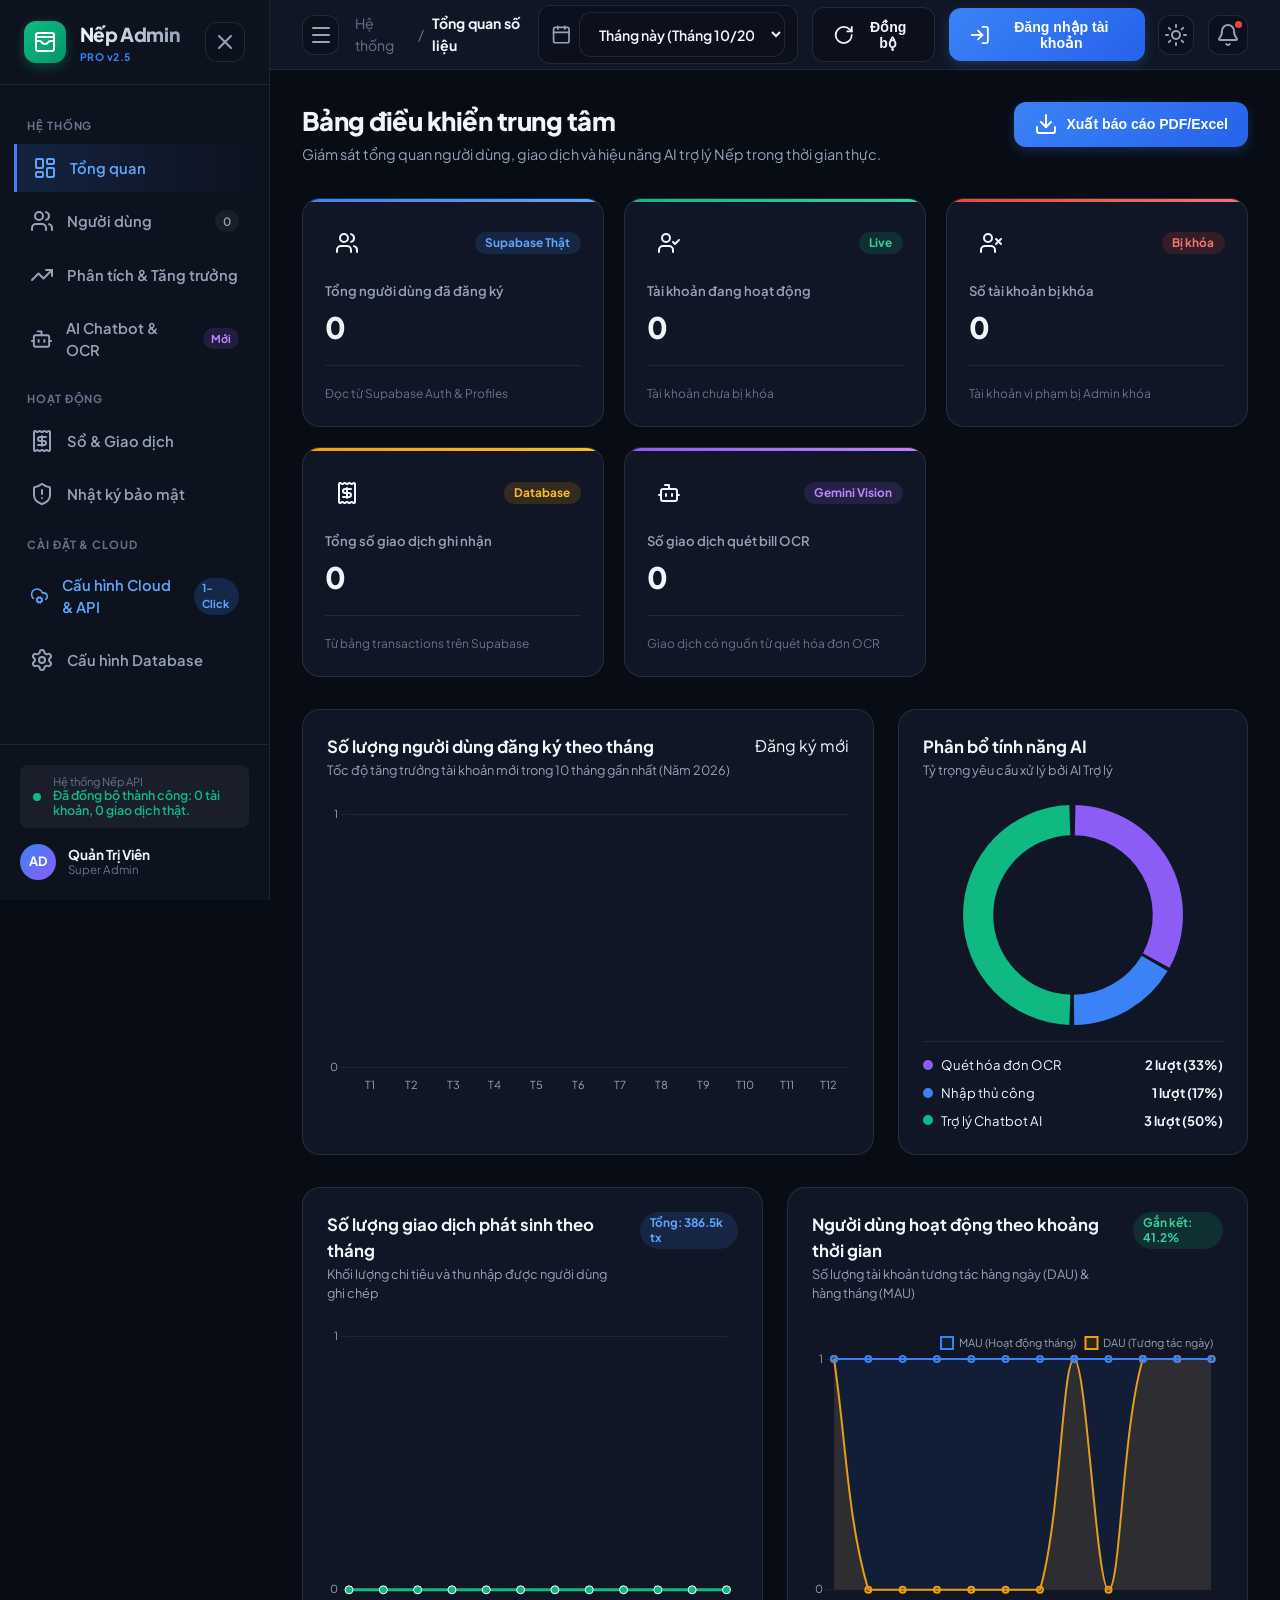
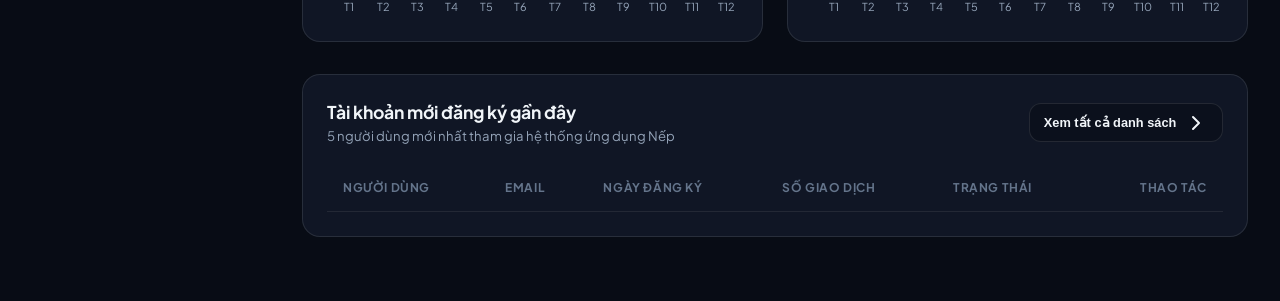
==== index.html @ 0be2a4cd "Initial commit for Nep Admin Portal" ====
<!DOCTYPE html>
<html lang="vi" data-theme="dark">
<head>
  <meta charset="UTF-8">
  <meta name="viewport" content="width=device-width, initial-scale=1.0">
  <title>Nếp Admin — Quản Trị Hệ Thống Quản Lý Chi Tiêu</title>
  <meta name="description" content="Bảng điều khiển quản trị hệ thống Nếp (QLCT): Quản lý người dùng, thống kê giao dịch, phân tích đăng ký và giám sát AI Chatbot.">
  <link rel="preconnect" href="https://fonts.googleapis.com">
  <link rel="preconnect" href="https://fonts.gstatic.com" crossorigin>
  <link href="https://fonts.googleapis.com/css2?family=Plus+Jakarta+Sans:wght@400;500;600;700;800&family=JetBrains+Mono:wght@400;500&display=swap" rel="stylesheet">
  <!-- Chart.js for data visualization (Local Bundle) -->
  <script src="chart.min.js"></script>
  <!-- Lucide Icons (Local Bundle) -->
  <script src="lucide.min.js"></script>
  <link rel="stylesheet" href="styles.css">
</head>
<body>
  <div class="app-layout">
    <!-- SIDEBAR -->
    <aside class="sidebar" id="sidebar">
      <div class="sidebar-header">
        <div class="brand">
          <div class="brand-logo">
            <i data-lucide="wallet-cards"></i>
          </div>
          <div class="brand-info">
            <h1 class="brand-name">Nếp Admin</h1>
            <span class="brand-badge">PRO v2.5</span>
          </div>
        </div>
        <button class="btn-icon mobile-close-sidebar" id="closeSidebarBtn" aria-label="Đóng menu">
          <i data-lucide="x"></i>
        </button>
      </div>

      <nav class="sidebar-nav">
        <div class="nav-section-label">HỆ THỐNG</div>
        <a href="#overview" class="nav-item active" data-tab="overview">
          <i data-lucide="layout-dashboard"></i>
          <span>Tổng quan</span>
        </a>
        <a href="#users" class="nav-item" data-tab="users">
          <i data-lucide="users"></i>
          <span>Người dùng</span>
          <span class="nav-badge" id="navUserBadge">12.8k</span>
        </a>
        <a href="#analytics" class="nav-item" data-tab="analytics">
          <i data-lucide="trending-up"></i>
          <span>Phân tích & Tăng trưởng</span>
        </a>
        <a href="#ai-monitoring" class="nav-item" data-tab="ai-monitoring">
          <i data-lucide="bot"></i>
          <span>AI Chatbot & OCR</span>
          <span class="nav-pill">Mới</span>
        </a>

        <div class="nav-section-label">HOẠT ĐỘNG</div>
        <a href="#transactions" class="nav-item" data-tab="transactions">
          <i data-lucide="receipt"></i>
          <span>Sổ & Giao dịch</span>
        </a>
        <a href="#audit-log" class="nav-item" data-tab="audit-log">
          <i data-lucide="shield-alert"></i>
          <span>Nhật ký bảo mật</span>
        </a>

        <div class="nav-section-label">CÀI ĐẶT & CLOUD</div>
        <a href="cloud-config.html" class="nav-item" style="color: #60a5fa;">
          <i data-lucide="cloud-cog"></i>
          <span>Cấu hình Cloud & API</span>
          <span class="nav-pill" style="background: rgba(59, 130, 246, 0.2); color: #60a5fa; font-weight: bold;">1-Click</span>
        </a>
        <a href="#settings" class="nav-item" data-tab="settings">
          <i data-lucide="settings"></i>
          <span>Cấu hình Database</span>
        </a>
      </nav>

      <div class="sidebar-footer">
        <div class="system-status-indicator">
          <span class="status-dot pulse"></span>
          <div class="status-texts">
            <span class="status-label">Hệ thống Nếp API</span>
            <span class="status-val">Hoạt động bình thường</span>
          </div>
        </div>
        <div class="admin-profile-compact">
          <div class="admin-avatar">
            <span>AD</span>
          </div>
          <div class="admin-details">
            <span class="admin-name">Quản Trị Viên</span>
            <span class="admin-role">Super Admin</span>
          </div>
        </div>
      </div>
    </aside>

    <!-- MAIN CONTENT -->
    <main class="main-wrapper">
      <!-- TOP NAVIGATION BAR -->
      <header class="topbar">
        <div class="topbar-left">
          <button class="btn-icon mobile-menu-toggle" id="openSidebarBtn" aria-label="Mở menu">
            <i data-lucide="menu"></i>
          </button>
          <div class="breadcrumbs">
            <span class="breadcrumb-root">Hệ thống</span>
            <span class="breadcrumb-separator">/</span>
            <span class="breadcrumb-current" id="currentSectionTitle">Tổng quan số liệu</span>
          </div>
        </div>

        <div class="topbar-right">
          <!-- Live Time Range Selector -->
          <div class="date-filter-wrapper">
            <i data-lucide="calendar"></i>
            <select id="timeRangeSelect" class="form-select time-range-select" aria-label="Khoảng thời gian thống kê">
              <option value="all">Toàn thời gian (Năm 2026)</option>
              <option value="month" selected>Tháng này (Tháng 10/2026)</option>
              <option value="quarter">Quý 3/2026</option>
              <option value="year">Năm 2025 - 2026</option>
            </select>
          </div>

          <!-- Quick Refresh Button -->
          <button class="btn btn-secondary btn-icon-text" id="refreshDataBtn" title="Làm mới số liệu">
            <i data-lucide="rotate-cw"></i>
            <span class="hide-mobile">Đồng bộ</span>
          </button>

          <!-- Login / Auth Button -->
          <button class="btn btn-primary btn-icon-text" id="openLoginModalBtn" title="Đăng nhập tài khoản Supabase">
            <i data-lucide="log-in" id="loginIcon"></i>
            <span id="loginBtnText">Đăng nhập tài khoản</span>
          </button>

          <!-- Theme Toggle Button -->
          <button class="btn-icon" id="themeToggleBtn" aria-label="Chuyển chế độ sáng/tối" title="Đổi giao diện">
            <i data-lucide="moon" id="themeIcon"></i>
          </button>

          <!-- Notifications Button -->
          <div class="notifications-wrapper">
            <button class="btn-icon" id="notificationsBtn" aria-label="Thông báo hệ thống">
              <i data-lucide="bell"></i>
              <span class="notification-indicator"></span>
            </button>
          </div>
        </div>
      </header>

      <!-- CONTENT BODY -->
      <div class="content-container">

        <!-- ================= TAB 1: OVERVIEW ================= -->
        <section id="tab-overview" class="tab-pane active">
          <!-- Page Header -->
          <div class="page-header">
            <div>
              <h2 class="page-title">Bảng điều khiển trung tâm</h2>
              <p class="page-subtitle">Giám sát tổng quan người dùng, giao dịch và hiệu năng AI trợ lý Nếp trong thời gian thực.</p>
            </div>
            <div class="header-actions">
              <button class="btn btn-primary btn-icon-text" id="exportReportBtn">
                <i data-lucide="download"></i>
                <span>Xuất báo cáo PDF/Excel</span>
              </button>
            </div>
          </div>

          <!-- KPI METRIC CARDS (REAL DATABASE) -->
          <div class="kpi-grid">
            <!-- 1. Total Registered Users -->
            <div class="kpi-card card-glow-primary">
              <div class="kpi-top">
                <div class="kpi-icon-box bg-primary-soft text-primary">
                  <i data-lucide="users"></i>
                </div>
                <span class="badge badge-info">Supabase Thật</span>
              </div>
              <div class="kpi-data">
                <span class="kpi-label">Tổng người dùng đã đăng ký</span>
                <h3 class="kpi-value" id="kpiTotalUsers">0</h3>
              </div>
              <div class="kpi-footer">
                <span class="kpi-subtext">Đọc từ Supabase Auth & Profiles</span>
              </div>
            </div>

            <!-- 2. Active Accounts -->
            <div class="kpi-card card-glow-success">
              <div class="kpi-top">
                <div class="kpi-icon-box bg-success-soft text-success">
                  <i data-lucide="user-check"></i>
                </div>
                <span class="badge badge-success">Live</span>
              </div>
              <div class="kpi-data">
                <span class="kpi-label">Tài khoản đang hoạt động</span>
                <h3 class="kpi-value" id="kpiActiveUsers">0</h3>
              </div>
              <div class="kpi-footer">
                <span class="kpi-subtext">Tài khoản chưa bị khóa</span>
              </div>
            </div>

            <!-- 3. Locked/Suspended Accounts -->
            <div class="kpi-card card-glow-danger">
              <div class="kpi-top">
                <div class="kpi-icon-box bg-danger-soft text-danger">
                  <i data-lucide="user-x"></i>
                </div>
                <span class="badge badge-danger">Bị khóa</span>
              </div>
              <div class="kpi-data">
                <span class="kpi-label">Số tài khoản bị khóa</span>
                <h3 class="kpi-value" id="kpiLockedUsers">0</h3>
              </div>
              <div class="kpi-footer">
                <span class="kpi-subtext">Tài khoản vi phạm bị Admin khóa</span>
              </div>
            </div>

            <!-- 4. Total Transactions -->
            <div class="kpi-card card-glow-warning">
              <div class="kpi-top">
                <div class="kpi-icon-box bg-warning-soft text-warning">
                  <i data-lucide="receipt"></i>
                </div>
                <span class="badge badge-warning">Database</span>
              </div>
              <div class="kpi-data">
                <span class="kpi-label">Tổng số giao dịch ghi nhận</span>
                <h3 class="kpi-value" id="kpiTotalTransactions">0</h3>
              </div>
              <div class="kpi-footer">
                <span class="kpi-subtext">Từ bảng transactions trên Supabase</span>
              </div>
            </div>

            <!-- 5. Total AI Chatbot & OCR Requests -->
            <div class="kpi-card card-glow-violet">
              <div class="kpi-top">
                <div class="kpi-icon-box bg-violet-soft text-violet">
                  <i data-lucide="bot"></i>
                </div>
                <span class="badge badge-violet">Gemini Vision</span>
              </div>
              <div class="kpi-data">
                <span class="kpi-label">Số giao dịch quét bill OCR</span>
                <h3 class="kpi-value" id="kpiTotalAiRequests">0</h3>
              </div>
              <div class="kpi-footer">
                <span class="kpi-subtext">Giao dịch có nguồn từ quét hóa đơn OCR</span>
              </div>
            </div>
          </div>

          <!-- PRIMARY CHARTS SECTION -->
          <div class="charts-row">
            <!-- Chart 1: Registration trend by month -->
            <div class="chart-card flex-2">
              <div class="chart-header">
                <div>
                  <h3 class="chart-title">Số lượng người dùng đăng ký theo tháng</h3>
                  <p class="chart-subtitle">Tốc độ tăng trưởng tài khoản mới trong 10 tháng gần nhất (Năm 2026)</p>
                </div>
                <div class="chart-actions">
                  <span class="legend-indicator dot-primary"></span><span class="legend-text">Đăng ký mới</span>
                </div>
              </div>
              <div class="chart-canvas-container">
                <canvas id="userGrowthChart"></canvas>
              </div>
            </div>

            <!-- Chart 2: AI Chatbot & OCR usage distribution -->
            <div class="chart-card flex-1">
              <div class="chart-header">
                <div>
                  <h3 class="chart-title">Phân bổ tính năng AI</h3>
                  <p class="chart-subtitle">Tỷ trọng yêu cầu xử lý bởi AI Trợ lý</p>
                </div>
              </div>
              <div class="chart-canvas-container doughnut-container">
                <canvas id="aiUsageDistributionChart"></canvas>
              </div>
              <div class="doughnut-legend" id="aiUsageLegend"></div>
            </div>
          </div>

          <!-- SECONDARY CHARTS SECTION -->
          <div class="charts-row">
            <!-- Chart 3: Transactions per Month -->
            <div class="chart-card flex-1">
              <div class="chart-header">
                <div>
                  <h3 class="chart-title">Số lượng giao dịch phát sinh theo tháng</h3>
                  <p class="chart-subtitle">Khối lượng chi tiêu và thu nhập được người dùng ghi chép</p>
                </div>
                <span class="badge badge-info">Tổng: 386.5k tx</span>
              </div>
              <div class="chart-canvas-container">
                <canvas id="transactionVolumeChart"></canvas>
              </div>
            </div>

            <!-- Chart 4: Active Users (DAU / MAU) -->
            <div class="chart-card flex-1">
              <div class="chart-header">
                <div>
                  <h3 class="chart-title">Người dùng hoạt động theo khoảng thời gian</h3>
                  <p class="chart-subtitle">Số lượng tài khoản tương tác hàng ngày (DAU) & hàng tháng (MAU)</p>
                </div>
                <span class="badge badge-success">Gắn kết: 41.2%</span>
              </div>
              <div class="chart-canvas-container">
                <canvas id="activeUsersChart"></canvas>
              </div>
            </div>
          </div>

          <!-- QUICK USERS PREVIEW -->
          <div class="panel-card">
            <div class="panel-header">
              <div>
                <h3 class="panel-title">Tài khoản mới đăng ký gần đây</h3>
                <p class="panel-subtitle">5 người dùng mới nhất tham gia hệ thống ứng dụng Nếp</p>
              </div>
              <button class="btn btn-secondary btn-sm" id="viewAllUsersShortcut">
                <span>Xem tất cả danh sách</span>
                <i data-lucide="chevron-right" class="inline-icon"></i>
              </button>
            </div>
            <div class="table-responsive">
              <table class="data-table" id="recentUsersTable">
                <thead>
                  <tr>
                    <th>Người dùng</th>
                    <th>Email</th>
                    <th>Ngày đăng ký</th>
                    <th>Số giao dịch</th>
                    <th>Trạng thái</th>
                    <th class="text-right">Thao tác</th>
                  </tr>
                </thead>
                <tbody id="recentUsersTableBody">
                  <!-- Injected via JS -->
                </tbody>
              </table>
            </div>
          </div>
        </section>

        <!-- ================= TAB 2: USERS MANAGEMENT ================= -->
        <section id="tab-users" class="tab-pane">
          <div class="page-header">
            <div>
              <h2 class="page-title">Quản lý người dùng</h2>
              <p class="page-subtitle">Xem danh sách, tìm kiếm, kiểm tra thông tin chi tiết và xử lý khóa/mở khóa tài khoản.</p>
            </div>
            <div class="header-actions">
              <button class="btn btn-primary btn-icon-text" id="syncRealDataBtn" title="Đồng bộ danh sách người dùng từ Supabase thật">
                <i data-lucide="refresh-cw"></i>
                <span>Đồng bộ Supabase</span>
              </button>
              <button class="btn btn-secondary btn-icon-text" id="exportUsersCsvBtn">
                <i data-lucide="file-spreadsheet"></i>
                <span>Xuất CSV</span>
              </button>
            </div>
          </div>

          <!-- FILTERS & SEARCH TOOLBAR -->
          <div class="toolbar-card">
            <div class="search-input-wrapper">
              <i data-lucide="search" class="search-icon"></i>
              <input type="text" id="userSearchInput" class="form-input search-input" placeholder="Tìm kiếm theo tên người dùng, email, số điện thoại hoặc User ID...">
              <button class="clear-search-btn" id="clearSearchBtn" title="Xóa tìm kiếm">
                <i data-lucide="x"></i>
              </button>
            </div>

            <div class="filter-controls">
              <!-- Status Filter Chips -->
              <div class="filter-group">
                <span class="filter-label">Trạng thái:</span>
                <div class="filter-chips">
                  <button class="chip active" data-filter="all">Tất cả (<span id="countAll">0</span>)</button>
                  <button class="chip" data-filter="active">Đang hoạt động (<span id="countActive">0</span>)</button>
                  <button class="chip" data-filter="locked">Bị khóa (<span id="countLocked">0</span>)</button>
                  <button class="chip" data-filter="new">Mới tuần này (<span id="countNew">0</span>)</button>
                </div>
              </div>

              <!-- Sorting -->
              <div class="sort-wrapper">
                <span class="filter-label">Sắp xếp:</span>
                <select id="userSortSelect" class="form-select">
                  <option value="created_desc" selected>Mới đăng ký nhất</option>
                  <option value="created_asc">Đăng ký cũ nhất</option>
                  <option value="name_asc">Tên (A-Z)</option>
                  <option value="transactions_desc">Nhiều giao dịch nhất</option>
                </select>
              </div>
            </div>
          </div>

          <!-- USERS DATA TABLE -->
          <div class="panel-card">
            <div class="table-responsive">
              <table class="data-table" id="mainUsersTable">
                <thead>
                  <tr>
                    <th>Người dùng</th>
                    <th>Email & Liên hệ</th>
                    <th>Ngày đăng ký</th>
                    <th>Lần hoạt động cuối</th>
                    <th>Giao dịch</th>
                    <th>Trạng thái</th>
                    <th class="text-right">Hành động</th>
                  </tr>
                </thead>
                <tbody id="usersTableBody">
                  <!-- Dynamically populated -->
                </tbody>
              </table>
            </div>

            <!-- Empty Search State -->
            <div class="empty-state" id="emptyUsersState" style="display: none;">
              <div class="empty-icon">
                <i data-lucide="user-search"></i>
              </div>
              <h4 class="empty-title">Không tìm thấy người dùng phù hợp</h4>
              <p class="empty-description">Thử tìm kiếm với từ khóa khác hoặc xóa bộ lọc để hiển thị danh sách đầy đủ.</p>
              <button class="btn btn-secondary btn-sm" id="resetUserFilterBtn">Đặt lại bộ lọc</button>
            </div>

            <!-- TABLE PAGINATION -->
            <div class="table-pagination">
              <div class="pagination-info">
                Hiển thị <strong id="pageStart">0</strong> - <strong id="pageEnd">0</strong> trong tổng số <strong id="totalFilteredUsers">0</strong> người dùng
              </div>
              <div class="pagination-nav">
                <button class="btn-page" id="prevPageBtn" disabled>
                  <i data-lucide="chevron-left"></i>
                </button>
                <div class="page-numbers" id="paginationPages">
                  <!-- Page numbers -->
                </div>
                <button class="btn-page" id="nextPageBtn">
                  <i data-lucide="chevron-right"></i>
                </button>
              </div>
            </div>
          </div>
        </section>

        <!-- ================= TAB 3: ANALYTICS & GROWTH ================= -->
        <section id="tab-analytics" class="tab-pane">
          <div class="page-header">
            <div>
              <h2 class="page-title">Phân tích & Tăng trưởng</h2>
              <p class="page-subtitle">Thống kê chi tiết chỉ số chuyển đổi, thời gian hoạt động người dùng và biểu đồ xu hướng theo từng chu kỳ.</p>
            </div>
            <div class="header-actions">
              <select id="analyticsCycleSelect" class="form-select">
                <option value="2026">Cả năm 2026</option>
                <option value="2025">Cả năm 2025</option>
                <option value="custom">So sánh kỳ trước</option>
              </select>
            </div>
          </div>

          <!-- Analytics Summary Cards -->
          <div class="stats-metric-banner">
            <div class="metric-item">
              <span class="metric-title">Người dùng đăng ký trung bình / tháng</span>
              <span class="metric-num"><span id="metricAvgNewUsers">0</span> <small class="text-success">+18%</small></span>
              <span class="metric-note">Thống kê theo dữ liệu thật</span>
            </div>
            <div class="metric-item">
              <span class="metric-title">Giao dịch bình quân / người dùng</span>
              <span class="metric-num"><span id="metricAvgTxPerUser">0</span> <small class="text-success">tx/người</small></span>
              <span class="metric-note">Từ bảng transactions trên Supabase</span>
            </div>
            <div class="metric-item">
              <span class="metric-title">Tỷ lệ giữ chân người dùng (Retention M1)</span>
              <span class="metric-num"><span id="metricRetention">82.5%</span></span>
              <span class="metric-note">Mức benchmark tốt trong mảng Fintech</span>
            </div>
            <div class="metric-item">
              <span class="metric-title">Thời gian hoạt động sôi nổi nhất</span>
              <span class="metric-num"><span id="metricPeakHours">19:00 - 21:00</span></span>
              <span class="metric-note">Giờ ăn tối & thanh toán hóa đơn</span>
            </div>
          </div>

          <!-- Detailed Growth Charts -->
          <div class="charts-row">
            <div class="chart-card flex-1">
              <div class="chart-header">
                <div>
                  <h3 class="chart-title">So sánh Đăng ký mới vs Người dùng kích hoạt</h3>
                  <p class="chart-subtitle">Tỷ lệ người dùng tải app và ghi nhận giao dịch đầu tiên</p>
                </div>
              </div>
              <div class="chart-canvas-container">
                <canvas id="activationRateChart"></canvas>
              </div>
            </div>

            <div class="chart-card flex-1">
              <div class="chart-header">
                <div>
                  <h3 class="chart-title">Khung giờ người dùng tương tác trong ngày</h3>
                  <p class="chart-subtitle">Phân bổ 24 giờ của các giao dịch và câu hỏi AI</p>
                </div>
              </div>
              <div class="chart-canvas-container">
                <canvas id="hourlyActivityChart"></canvas>
              </div>
            </div>
          </div>
        </section>

        <!-- ================= TAB 4: AI MONITORING ================= -->
        <section id="tab-ai-monitoring" class="tab-pane">
          <div class="page-header">
            <div>
              <h2 class="page-title">Giám sát AI Chatbot & Vision OCR</h2>
              <p class="page-subtitle">Theo dõi số lượt gọi API Gemini 3.5 Flash, độ chính xác nhận diện hóa đơn và phản hồi trợ lý tài chính.</p>
            </div>
            <div class="header-actions">
              <span class="badge badge-success">API Status: Online (Latency 1.8s)</span>
            </div>
          </div>

          <!-- AI KPI Row -->
          <div class="kpi-grid">
            <div class="kpi-card card-glow-violet">
              <div class="kpi-top">
                <div class="kpi-icon-box bg-violet-soft text-violet"><i data-lucide="message-square"></i></div>
                <span class="badge badge-success">+15% Tháng này</span>
              </div>
              <div class="kpi-data">
                <span class="kpi-label">Hỏi đáp Trợ lý Nếp AI</span>
                <h3 class="kpi-value" id="aiKpiChatRequests">0</h3>
              </div>
              <div class="kpi-footer"><span class="kpi-subtext">Lời khuyên chi tiêu, phân tích quỹ</span></div>
            </div>

            <div class="kpi-card card-glow-primary">
              <div class="kpi-top">
                <div class="kpi-icon-box bg-primary-soft text-primary"><i data-lucide="scan-line"></i></div>
                <span class="badge badge-info">Gemini 3.5 Lite</span>
              </div>
              <div class="kpi-data">
                <span class="kpi-label">Quét hóa đơn / Bill OCR</span>
                <h3 class="kpi-value" id="aiKpiOcrRequests">0</h3>
              </div>
              <div class="kpi-footer"><span class="kpi-subtext">Tự bóc tách địa điểm & mô tả món</span></div>
            </div>

            <div class="kpi-card card-glow-success">
              <div class="kpi-top">
                <div class="kpi-icon-box bg-success-soft text-success"><i data-lucide="check-circle-2"></i></div>
                <span class="badge badge-success">Rất cao</span>
              </div>
              <div class="kpi-data">
                <span class="kpi-label">Độ chính xác trích xuất</span>
                <h3 class="kpi-value" id="aiKpiAccuracy">98.6%</h3>
              </div>
              <div class="kpi-footer"><span class="kpi-subtext">Người dùng chấp nhận không sửa lại</span></div>
            </div>

            <div class="kpi-card card-glow-warning">
              <div class="kpi-top">
                <div class="kpi-icon-box bg-warning-soft text-warning"><i data-lucide="zap"></i></div>
                <span class="badge badge-info">Fast</span>
              </div>
              <div class="kpi-data">
                <span class="kpi-label">Thời gian phản hồi TB</span>
                <h3 class="kpi-value" id="aiKpiLatency">1.75s</h3>
              </div>
              <div class="kpi-footer"><span class="kpi-subtext">Tối ưu trên Google Gemini v1beta</span></div>
            </div>
          </div>

          <!-- AI Activity & Trends -->
          <div class="charts-row">
            <div class="chart-card flex-2">
              <div class="chart-header">
                <div>
                  <h3 class="chart-title">Lưu lượng truy vấn AI theo ngày trong tháng</h3>
                  <p class="chart-subtitle">So sánh số lượt quét Bill và số câu hỏi tài chính</p>
                </div>
              </div>
              <div class="chart-canvas-container">
                <canvas id="aiDailyVolumeChart"></canvas>
              </div>
            </div>

            <div class="chart-card flex-1">
              <div class="chart-header">
                <div>
                  <h3 class="chart-title">Các chủ đề hỏi AI nhiều nhất</h3>
                  <p class="chart-subtitle">Thống kê từ khóa và mục tiêu của người dùng</p>
                </div>
              </div>
              <div class="ai-topics-list">
                <div class="ai-topic-item">
                  <div class="topic-info">
                    <span class="topic-name">"Tháng này tôi tiêu nhiều vào khoản nào?"</span>
                    <span class="topic-count" id="topicCount1">0 lượt</span>
                  </div>
                  <div class="progress-bar-track"><div class="progress-bar-fill bg-primary" id="topicBar1" style="width: 85%"></div></div>
                </div>
                <div class="ai-topic-item">
                  <div class="topic-info">
                    <span class="topic-name">"Gợi ý cách tiết kiệm tiền ăn uống"</span>
                    <span class="topic-count" id="topicCount2">0 lượt</span>
                  </div>
                  <div class="progress-bar-track"><div class="progress-bar-fill bg-violet" id="topicBar2" style="width: 70%"></div></div>
                </div>
                <div class="ai-topic-item">
                  <div class="topic-info">
                    <span class="topic-name">"Tôi có đủ ngân sách đi du lịch không?"</span>
                    <span class="topic-count" id="topicCount3">0 lượt</span>
                  </div>
                  <div class="progress-bar-track"><div class="progress-bar-fill bg-success" id="topicBar3" style="width: 58%"></div></div>
                </div>
                <div class="ai-topic-item">
                  <div class="topic-info">
                    <span class="topic-name">"Cảnh báo giao dịch bất thường"</span>
                    <span class="topic-count" id="topicCount4">0 lượt</span>
                  </div>
                  <div class="progress-bar-track"><div class="progress-bar-fill bg-warning" id="topicBar4" style="width: 42%"></div></div>
                </div>
              </div>
            </div>
          </div>
        </section>

        <!-- ================= TAB 5: TRANSACTIONS ================= -->
        <section id="tab-transactions" class="tab-pane">
          <div class="page-header">
            <div>
              <h2 class="page-title">Sổ & Giao dịch hệ thống</h2>
              <p class="page-subtitle">Xem các giao dịch được người dùng đồng bộ lên cơ sở dữ liệu Supabase.</p>
            </div>
          </div>

          <div class="panel-card">
            <div class="table-responsive">
              <table class="data-table">
                <thead>
                  <tr>
                    <th>Mã GD</th>
                    <th>Chủ tài khoản</th>
                    <th>Loại</th>
                    <th>Số tiền</th>
                    <th>Danh mục</th>
                    <th>Địa điểm / Ghi chú</th>
                    <th>Thời gian</th>
                    <th>Nguồn</th>
                  </tr>
                </thead>
                <tbody id="transactionsTableBody">
                  <!-- Injected via JS -->
                </tbody>
              </table>
            </div>
          </div>
        </section>

        <!-- ================= TAB 6: AUDIT LOG ================= -->
        <section id="tab-audit-log" class="tab-pane">
          <div class="page-header">
            <div>
              <h2 class="page-title">Nhật ký bảo mật & Quản trị</h2>
              <p class="page-subtitle">Lịch sử các thao tác khóa tài khoản, mở khóa và cảnh báo vi phạm của Admin.</p>
            </div>
          </div>

          <div class="panel-card">
            <div class="table-responsive">
              <table class="data-table">
                <thead>
                  <tr>
                    <th>Thời gian</th>
                    <th>Hành động</th>
                    <th>Người thực hiện</th>
                    <th>Tài khoản mục tiêu</th>
                    <th>Lý do vi phạm</th>
                    <th>Trạng thái</th>
                  </tr>
                </thead>
                <tbody id="auditLogTableBody">
                  <!-- Injected via JS -->
                </tbody>
              </table>
            </div>
          </div>
        </section>

        <!-- ================= TAB 7: SETTINGS ================= -->
        <section id="tab-settings" class="tab-pane">
          <div class="page-header">
            <div>
              <h2 class="page-title">Cấu hình kết nối hệ thống</h2>
              <p class="page-subtitle">Thiết lập kết nối với Supabase Cloud / Self-hosted và API Gemini.</p>
            </div>
          </div>

          <div class="settings-grid">
            <div class="panel-card">
              <h3 class="panel-title">Kết nối Supabase Database</h3>
              <p class="panel-subtitle">Điền thông tin để kết nối trực tiếp với bảng profiles & transactions của app Nếp.</p>
              
              <div class="form-group">
                <label class="form-label" for="cfgSupabaseUrl">Supabase URL (Database Thật)</label>
                <input type="text" id="cfgSupabaseUrl" class="form-input" placeholder="https://your-project.supabase.co" value="">
              </div>

              <div class="form-group">
                <label class="form-label" for="cfgSupabaseKey">Supabase Service Role Key (Secret Key quản trị Auth & Bypass RLS)</label>
                <input type="password" id="cfgSupabaseKey" class="form-input" placeholder="eyJhbGciOiJIUzI1NiIsInR5cCI6IkpXVCJ9...">
                <span class="text-dim text-sm block" style="margin-top: 0.35rem;">Lấy tại: Supabase Dashboard &gt; Project Settings &gt; API &gt; service_role secret</span>
              </div>

              <div class="form-actions">
                <button class="btn btn-primary" id="saveSupabaseConfigBtn">Lưu & Kết nối trực tiếp</button>
              </div>
            </div>

            <div class="panel-card">
              <h3 class="panel-title">Chính sách kiểm duyệt tài khoản</h3>
              <p class="panel-subtitle">Quy tắc tự động cảnh báo hoặc tạm khóa khi phát hiện bất thường.</p>
              
              <div class="checkbox-setting">
                <input type="checkbox" id="chkAutoLockSpam" checked>
                <label for="chkAutoLockSpam">Tự động gắn cờ tài khoản tạo trên 50 giao dịch trong 1 phút</label>
              </div>

              <div class="checkbox-setting">
                <input type="checkbox" id="chkAiAbuseLock" checked>
                <label for="chkAiAbuseLock">Giới hạn tối đa 100 lần quét bill OCR/ngày cho mỗi tài khoản miễn phí</label>
              </div>

              <div class="checkbox-setting">
                <input type="checkbox" id="chkRequireEmailVerification" checked>
                <label for="chkRequireEmailVerification">Yêu cầu xác thực Email trước khi cho phép chia sẻ sổ quỹ chung</label>
              </div>
            </div>

            <div class="panel-card">
              <h3 class="panel-title">Tài khoản Quản trị viên chính (Admin)</h3>
              <p class="panel-subtitle">Thay đổi email và mật khẩu dùng để quản trị và đăng nhập Bảng điều khiển.</p>
              
              <div class="form-group">
                <label class="form-label" for="cfgAdminEmail">Email Quản trị viên (Admin)</label>
                <input type="email" id="cfgAdminEmail" class="form-input" placeholder="dqlgamer@gmail.com" value="">
              </div>

              <div class="form-group">
                <label class="form-label" for="cfgAdminPassword">Mật khẩu mới</label>
                <input type="password" id="cfgAdminPassword" class="form-input" placeholder="Nhập mật khẩu mới (để trống nếu không đổi)...">
                <span class="text-dim text-sm block" style="margin-top: 0.35rem;">Tự động đồng bộ vào local.properties</span>
              </div>

              <div class="form-actions">
                <button class="btn btn-primary btn-icon-text" id="saveAdminCredentialsBtn" style="background: var(--violet); border-color: var(--violet);">
                  <i data-lucide="shield-check"></i>
                  <span>Lưu thay đổi quyền Admin</span>
                </button>
              </div>
            </div>
          </div>
        </section>

      </div>
    </main>
  </div>

  <!-- ================= MODAL: XEM CHI TIẾT TÀI KHOẢN ================= -->
  <div class="modal-overlay" id="userDetailModal" role="dialog" aria-modal="true" aria-labelledby="modalUserName">
    <div class="modal-dialog modal-lg">
      <div class="modal-header">
        <div class="modal-title-wrapper">
          <div class="user-avatar-modal" id="modalUserAvatar">NT</div>
          <div>
            <h3 class="modal-title" id="modalUserName">Nguyễn Văn An</h3>
            <span class="user-id-text" id="modalUserId">ID: 8a6b2c4e-12df-45e7</span>
          </div>
        </div>
        <button class="modal-close-btn" id="closeUserDetailModalBtn" aria-label="Đóng">&times;</button>
      </div>

      <div class="modal-body">
        <!-- User Status Banner -->
        <div class="user-status-banner" id="modalStatusBanner">
          <div class="banner-left">
            <span class="status-indicator-badge badge-success" id="modalStatusBadge">Đang hoạt động</span>
            <span class="last-seen-text" id="modalLastSeen">Hoạt động lần cuối: 10 phút trước</span>
          </div>
          <div class="banner-actions" id="modalBannerActions">
            <!-- Dynamic button Ban / Unban -->
          </div>
        </div>

        <!-- Detail Tabs / Grid -->
        <div class="user-info-grid">
          <div class="info-block">
            <span class="info-label"><i data-lucide="mail"></i> Email</span>
            <span class="info-value" id="modalUserEmail">an.nguyen@gmail.com</span>
          </div>
          <div class="info-block">
            <span class="info-label"><i data-lucide="phone"></i> Số điện thoại</span>
            <span class="info-value" id="modalUserPhone">0912 345 678</span>
          </div>
          <div class="info-block">
            <span class="info-label"><i data-lucide="calendar"></i> Ngày đăng ký</span>
            <span class="info-value" id="modalUserCreatedAt">15/03/2026 09:24</span>
          </div>
          <div class="info-block">
            <span class="info-label"><i data-lucide="smartphone"></i> Thiết bị đăng nhập</span>
            <span class="info-value" id="modalUserDevice">Android 14 (BlueStacks / Samsung S24)</span>
          </div>
          <div class="info-block">
            <span class="info-label"><i data-lucide="shield-check"></i> Xác thực đồng ý AI</span>
            <span class="info-value text-success" id="modalUserAiConsent">Đã đồng ý (2026-10-19)</span>
          </div>
          <div class="info-block">
            <span class="info-label"><i data-lucide="wallet"></i> Sổ & Quỹ chung</span>
            <span class="info-value" id="modalUserLedgers">1 sổ cá nhân, 1 quỹ chung gia đình</span>
          </div>
          <div class="info-block">
            <span class="info-label"><i data-lucide="shield"></i> Quyền hệ thống</span>
            <span class="info-value" id="modalUserRoleBadge"><span class="badge badge-secondary">Thành viên</span></span>
          </div>
        </div>

        <!-- Quick Financial Stats -->
        <h4 class="section-heading">Thống kê tài chính ghi nhận</h4>
        <div class="financial-summary-cards">
          <div class="fin-card">
            <span class="fin-title">Tổng chi tiêu ghi chép</span>
            <span class="fin-amount text-danger" id="modalUserTotalExpense">45.280.000 đ</span>
          </div>
          <div class="fin-card">
            <span class="fin-title">Tổng thu nhập ghi chép</span>
            <span class="fin-amount text-success" id="modalUserTotalIncome">68.500.000 đ</span>
          </div>
          <div class="fin-card">
            <span class="fin-title">Giao dịch đã tạo</span>
            <span class="fin-amount text-primary" id="modalUserTotalTx">142 giao dịch</span>
          </div>
          <div class="fin-card">
            <span class="fin-title">Lượt quét hóa đơn OCR</span>
            <span class="fin-amount text-violet" id="modalUserOcrCount">28 hóa đơn</span>
          </div>
        </div>

        <!-- Recent Transactions of User -->
        <h4 class="section-heading">Giao dịch gần đây nhất</h4>
        <div class="table-responsive">
          <table class="data-table data-table-sm">
            <thead>
              <tr>
                <th>Ngày</th>
                <th>Mô tả / Đơn vị</th>
                <th>Địa điểm</th>
                <th>Danh mục</th>
                <th class="text-right">Số tiền</th>
              </tr>
            </thead>
            <tbody id="modalUserRecentTxBody">
              <!-- Rendered via JS -->
            </tbody>
          </table>
        </div>
      </div>

      <div class="modal-footer">
        <button class="btn btn-secondary" id="closeDetailModalBtn2">Đóng</button>
        <button class="btn btn-primary btn-icon-text" id="modalToggleRoleBtn" style="background: var(--violet); border-color: var(--violet);">
          <i data-lucide="shield"></i>
          <span id="modalToggleRoleText">Cấp quyền Admin</span>
        </button>
        <button class="btn btn-danger btn-icon-text" id="modalBanActionBtn">
          <i data-lucide="lock"></i>
          <span>Khóa tài khoản</span>
        </button>
      </div>
    </div>
  </div>

  <!-- ================= MODAL: KHÓA TÀI KHOẢN ================= -->
  <div class="modal-overlay" id="banUserModal" role="dialog" aria-modal="true" aria-labelledby="banModalTitle">
    <div class="modal-dialog">
      <div class="modal-header modal-header-danger">
        <div class="danger-header-icon">
          <i data-lucide="alert-triangle"></i>
        </div>
        <div>
          <h3 class="modal-title" id="banModalTitle">Khóa tài khoản người dùng</h3>
          <p class="modal-subtitle">Hành động này sẽ ngắt quyền đăng nhập và đóng băng các giao dịch của tài khoản.</p>
        </div>
        <button class="modal-close-btn" id="closeBanModalBtn">&times;</button>
      </div>

      <div class="modal-body">
        <div class="ban-target-card">
          <div class="user-avatar-sm" id="banTargetAvatar">NA</div>
          <div>
            <strong id="banTargetName">Nguyễn Văn An</strong>
            <span class="text-muted block text-sm" id="banTargetEmail">an.nguyen@gmail.com</span>
          </div>
        </div>

        <div class="form-group">
          <label class="form-label" for="banReasonSelect">Lý do khóa tài khoản <span class="text-danger">*</span></label>
          <select id="banReasonSelect" class="form-select">
            <option value="Spam giao dịch ảo">Spam tạo giao dịch ảo bất thường</option>
            <option value="Lạm dụng Gemini AI OCR">Lạm dụng gọi API Gemini OCR liên tục</option>
            <option value="Hành vi nghi vấn gian lận">Hành vi nghi vấn gian lận quỹ chung</option>
            <option value="Vi phạm điều khoản cộng đồng">Vi phạm điều khoản sử dụng ứng dụng</option>
            <option value="Yêu cầu từ cơ quan chức năng">Yêu cầu từ cơ quan chức năng / Bảo mật</option>
            <option value="Khác">Lý do khác (ghi rõ bên dưới)</option>
          </select>
        </div>

        <div class="form-group">
          <label class="form-label" for="banReasonDetail">Chi tiết vi phạm & Ghi chú kiểm toán</label>
          <textarea id="banReasonDetail" class="form-textarea" rows="3" placeholder="Nhập chi tiết ghi chú để lưu vào Audit Log hệ thống..."></textarea>
        </div>

        <div class="alert alert-warning">
          <i data-lucide="info" class="inline-icon"></i>
          <span>Người dùng khi đăng nhập trên app Nếp sẽ nhận được thông báo tài khoản bị khóa kèm lý do vi phạm.</span>
        </div>
      </div>

      <div class="modal-footer">
        <button class="btn btn-secondary" id="cancelBanModalBtn">Hủy bỏ</button>
        <button class="btn btn-danger" id="confirmBanBtn">
          <i data-lucide="shield-x"></i>
          <span>Xác nhận khóa tài khoản</span>
        </button>
      </div>
    </div>
  </div>

  <!-- ================= MODAL: MỞ KHÓA TÀI KHOẢN ================= -->
  <div class="modal-overlay" id="unbanUserModal" role="dialog" aria-modal="true">
    <div class="modal-dialog">
      <div class="modal-header">
        <div class="success-header-icon">
          <i data-lucide="shield-check"></i>
        </div>
        <div>
          <h3 class="modal-title">Mở khóa tài khoản</h3>
          <p class="modal-subtitle">Khôi phục quyền truy cập bình thường cho người dùng.</p>
        </div>
        <button class="modal-close-btn" id="closeUnbanModalBtn">&times;</button>
      </div>

      <div class="modal-body">
        <p>Bạn có chắc chắn muốn mở khóa cho tài khoản <strong id="unbanTargetName">Nguyễn Văn An</strong> (<span id="unbanTargetEmail">an.nguyen@gmail.com</span>)?</p>
        <div class="form-group">
          <label class="form-label" for="unbanNote">Ghi chú mở khóa</label>
          <input type="text" id="unbanNote" class="form-input" placeholder="Ví dụ: Người dùng đã giải trình hợp lệ, mở khóa phục hồi">
        </div>
      </div>

      <div class="modal-footer">
        <button class="btn btn-secondary" id="cancelUnbanModalBtn">Hủy</button>
        <button class="btn btn-success" id="confirmUnbanBtn">Xác nhận mở khóa</button>
      </div>
    </div>
  </div>

  <!-- ================= MODAL: THAY ĐỔI QUYỀN ADMIN ================= -->
  <div class="modal-overlay" id="changeRoleModal" role="dialog" aria-modal="true">
    <div class="modal-dialog">
      <div class="modal-header">
        <div class="kpi-icon-box bg-violet-soft text-violet">
          <i data-lucide="shield-alert"></i>
        </div>
        <div>
          <h3 class="modal-title" id="roleModalTitle">Thay đổi quyền Quản trị viên</h3>
          <p class="modal-subtitle">Cấp hoặc thu hồi quyền truy cập Bảng điều khiển quản trị Nếp Admin Portal.</p>
        </div>
        <button class="modal-close-btn" id="closeRoleModalBtn">&times;</button>
      </div>

      <div class="modal-body">
        <div class="target-user-summary" style="background: rgba(255, 255, 255, 0.04); padding: 12px; border-radius: 12px; margin-bottom: 1rem;">
          <div class="user-cell">
            <div class="avatar-badge" id="roleTargetAvatar" style="background: linear-gradient(135deg, #8b5cf6, #6d28d9);">AD</div>
            <div>
              <strong id="roleTargetName">Tên người dùng</strong>
              <span class="text-muted block text-sm" id="roleTargetEmail">email@example.com</span>
            </div>
          </div>
        </div>

        <div class="form-group">
          <label class="form-label" for="selectUserRole">Chọn vai trò hệ thống <span class="text-danger">*</span></label>
          <select id="selectUserRole" class="form-select">
            <option value="admin">Quản trị viên (Admin) - Toàn quyền quản trị</option>
            <option value="member">Thành viên (Member) - Chỉ dùng app di động</option>
          </select>
        </div>

        <div class="form-group">
          <label class="form-label" for="roleChangeNote">Ghi chú phân quyền</label>
          <input type="text" id="roleChangeNote" class="form-input" placeholder="Ví dụ: Cấp quyền quản trị viên cho nhân sự">
        </div>
      </div>

      <div class="modal-footer">
        <button class="btn btn-secondary" id="cancelRoleModalBtn">Hủy</button>
        <button class="btn btn-primary btn-icon-text" id="confirmRoleChangeBtn" style="background: var(--violet); border-color: var(--violet);">
          <i data-lucide="check"></i>
          <span>Xác nhận phân quyền</span>
        </button>
      </div>
    </div>
  </div>

  <!-- ================= MODAL: ĐĂNG NHẬP TÀI KHOẢN SUPABASE THẬT ================= -->
  <div class="modal-overlay" id="supabaseLoginModal" role="dialog" aria-modal="true">
    <div class="modal-dialog">
      <div class="modal-header">
        <div class="modal-title-wrapper">
          <div class="kpi-icon-box bg-primary-soft text-primary">
            <i data-lucide="shield-check"></i>
          </div>
          <div>
            <h3 class="modal-title">Đăng nhập tài khoản Nếp</h3>
            <p class="modal-subtitle">Dùng email &amp; mật khẩu bạn đã đăng ký trên app để đồng bộ hóa đơn và dữ liệu chi tiêu thật.</p>
          </div>
        </div>
        <button class="modal-close-btn" id="closeLoginModalBtn">&times;</button>
      </div>

      <div class="modal-body">
        <div class="form-group">
          <label class="form-label" for="loginEmail">Email đăng nhập app <span class="text-danger">*</span></label>
          <input type="email" id="loginEmail" class="form-input" placeholder="Nhập email của bạn (ví dụ: an@gmail.com)" required>
        </div>

        <div class="form-group">
          <label class="form-label" for="loginPassword">Mật khẩu <span class="text-danger">*</span></label>
          <input type="password" id="loginPassword" class="form-input" placeholder="Nhập mật khẩu..." required>
        </div>

        <div style="margin: 1rem 0; border-top: 1px solid var(--border-subtle); padding-top: 0.75rem;">
          <details>
            <summary style="cursor: pointer; font-size: 0.84rem; color: var(--text-muted); font-weight: 600;">
              🔑 Hoặc đăng nhập toàn quyền bằng Service Role Key
            </summary>
            <div style="margin-top: 0.75rem;">
              <input type="password" id="loginServiceKey" class="form-input" placeholder="Dán SUPABASE_SERVICE_ROLE_KEY nếu có...">
            </div>
          </details>
        </div>
      </div>

      <div class="modal-footer">
        <button class="btn btn-secondary" id="cancelLoginModalBtn">Đóng</button>
        <button class="btn btn-primary btn-icon-text" id="submitLoginBtn">
          <i data-lucide="log-in"></i>
          <span>Xác nhận đăng nhập</span>
        </button>
      </div>
    </div>
  </div>

  <!-- TOAST NOTIFICATION CONTAINER -->
  <div class="toast-container" id="toastContainer"></div>

  <!-- CẤU HÌNH TẬP TRUNG TỰ ĐỘNG TỪ LOCAL.PROPERTIES -->
  <script src="runtime-config.js"></script>
  <!-- APP JAVASCRIPT -->
  <script src="app.js"></script>
</body>
</html>
---- styles.css ----
/* ==========================================================================
   NÉP ADMIN PORTAL — MODERN DESIGN SYSTEM & STYLESHEET
   Aesthetics: Deep Slate Dark Mode / Crisp Clean Light Mode, Glassmorphism, 
   Tailored Financial Emerald & Violet Accent Palette.
   ========================================================================== */

:root {
  /* Color Palette - Dark (Default) */
  --bg-app: #080c15;
  --bg-sidebar: #0d121f;
  --bg-card: rgba(18, 25, 41, 0.85);
  --bg-card-hover: rgba(26, 36, 58, 0.95);
  --bg-card-solid: #121929;
  --bg-input: #0b101c;
  --bg-hover: rgba(255, 255, 255, 0.05);

  --border-subtle: rgba(255, 255, 255, 0.08);
  --border-card: rgba(255, 255, 255, 0.1);
  --border-focus: #3b82f6;

  /* Typography Colors */
  --text-main: #f1f5f9;
  --text-muted: #94a3b8;
  --text-dim: #64748b;
  --text-inverse: #090d16;

  /* Brand Accents */
  --primary: #3b82f6;
  --primary-hover: #2563eb;
  --primary-soft: rgba(59, 130, 246, 0.15);

  --success: #10b981;
  --success-hover: #059669;
  --success-soft: rgba(16, 185, 129, 0.15);

  --danger: #ef4444;
  --danger-hover: #dc2626;
  --danger-soft: rgba(239, 68, 68, 0.15);

  --warning: #f59e0b;
  --warning-soft: rgba(245, 158, 11, 0.15);

  --violet: #8b5cf6;
  --violet-soft: rgba(139, 92, 246, 0.15);

  /* Shadows & Glass */
  --shadow-sm: 0 1px 2px 0 rgba(0, 0, 0, 0.25);
  --shadow-md: 0 4px 16px -1px rgba(0, 0, 0, 0.4);
  --shadow-lg: 0 10px 30px -5px rgba(0, 0, 0, 0.5);
  --backdrop-blur: blur(16px);

  /* Layout Constants */
  --sidebar-width: 270px;
  --topbar-height: 70px;
  --radius-sm: 8px;
  --radius-md: 12px;
  --radius-lg: 18px;
  --radius-xl: 24px;
  --transition: all 0.22s cubic-bezier(0.4, 0, 0.2, 1);
}

[data-theme="light"] {
  --bg-app: #f4f6fa;
  --bg-sidebar: #ffffff;
  --bg-card: rgba(255, 255, 255, 0.95);
  --bg-card-hover: #ffffff;
  --bg-card-solid: #ffffff;
  --bg-input: #f8fafc;
  --bg-hover: rgba(0, 0, 0, 0.04);

  --border-subtle: rgba(0, 0, 0, 0.06);
  --border-card: rgba(0, 0, 0, 0.08);
  --border-focus: #2563eb;

  --text-main: #0f172a;
  --text-muted: #475569;
  --text-dim: #94a3b8;
  --text-inverse: #ffffff;

  --primary-soft: rgba(59, 130, 246, 0.1);
  --success-soft: rgba(16, 185, 129, 0.1);
  --danger-soft: rgba(239, 68, 68, 0.1);
  --warning-soft: rgba(245, 158, 11, 0.1);
  --violet-soft: rgba(139, 92, 246, 0.1);

  --shadow-md: 0 4px 16px -1px rgba(0, 0, 0, 0.06);
  --shadow-lg: 0 10px 30px -5px rgba(0, 0, 0, 0.08);
}

/* Base Reset */
*, *::before, *::after {
  box-sizing: border-box;
  margin: 0;
  padding: 0;
}

html, body {
  font-family: 'Plus Jakarta Sans', -apple-system, BlinkMacSystemFont, "Segoe UI", Roboto, sans-serif;
  background-color: var(--bg-app);
  color: var(--text-main);
  min-height: 100vh;
  -webkit-font-smoothing: antialiased;
  line-height: 1.5;
}

/* APP LAYOUT */
.app-layout {
  display: flex;
  min-height: 100vh;
  width: 100%;
}

/* SIDEBAR */
.sidebar {
  width: var(--sidebar-width);
  background-color: var(--bg-sidebar);
  border-right: 1px solid var(--border-subtle);
  display: flex;
  flex-direction: column;
  position: fixed;
  top: 0;
  bottom: 0;
  left: 0;
  z-index: 100;
  transition: transform 0.3s cubic-bezier(0.4, 0, 0.2, 1);
}

.sidebar-header {
  padding: 1.25rem 1.5rem;
  display: flex;
  align-items: center;
  justify-content: space-between;
  border-bottom: 1px solid var(--border-subtle);
}

.brand {
  display: flex;
  align-items: center;
  gap: 0.85rem;
}

.brand-logo {
  width: 42px;
  height: 42px;
  background: linear-gradient(135deg, #10b981, #059669);
  color: white;
  border-radius: var(--radius-md);
  display: flex;
  align-items: center;
  justify-content: center;
  box-shadow: 0 4px 12px rgba(16, 185, 129, 0.3);
}

.brand-info {
  display: flex;
  flex-direction: column;
}

.brand-name {
  font-size: 1.2rem;
  font-weight: 800;
  letter-spacing: -0.02em;
  background: linear-gradient(90deg, var(--text-main), var(--text-muted));
  -webkit-background-clip: text;
  -webkit-text-fill-color: transparent;
}

.brand-badge {
  font-size: 0.65rem;
  font-weight: 700;
  letter-spacing: 0.05em;
  color: var(--primary);
}

.mobile-close-sidebar {
  display: none;
}

/* SIDEBAR NAVIGATION */
.sidebar-nav {
  padding: 1.25rem 0.85rem;
  display: flex;
  flex-direction: column;
  gap: 0.35rem;
  flex: 1;
  overflow-y: auto;
}

.nav-section-label {
  font-size: 0.7rem;
  font-weight: 700;
  color: var(--text-dim);
  letter-spacing: 0.08em;
  padding: 0.75rem 0.85rem 0.25rem;
}

.nav-item {
  display: flex;
  align-items: center;
  gap: 0.85rem;
  padding: 0.75rem 1rem;
  border-radius: var(--radius-md);
  color: var(--text-muted);
  text-decoration: none;
  font-size: 0.92rem;
  font-weight: 600;
  transition: var(--transition);
  position: relative;
}

.nav-item i {
  width: 19px;
  height: 19px;
  flex-shrink: 0;
}

.nav-item:hover {
  background-color: var(--bg-hover);
  color: var(--text-main);
}

.nav-item.active {
  background: linear-gradient(90deg, var(--primary-soft), transparent);
  color: #60a5fa;
  border-left: 3px solid var(--primary);
  border-radius: 0 var(--radius-md) var(--radius-md) 0;
}

.nav-badge {
  margin-left: auto;
  font-size: 0.72rem;
  padding: 0.15rem 0.5rem;
  background-color: var(--bg-hover);
  color: var(--text-muted);
  border-radius: 9999px;
}

.nav-pill {
  margin-left: auto;
  font-size: 0.68rem;
  padding: 0.15rem 0.5rem;
  background-color: var(--violet-soft);
  color: #c084fc;
  border-radius: 9999px;
  font-weight: 700;
}

/* SIDEBAR FOOTER */
.sidebar-footer {
  padding: 1.25rem 1.25rem;
  border-top: 1px solid var(--border-subtle);
  display: flex;
  flex-direction: column;
  gap: 1rem;
}

.system-status-indicator {
  display: flex;
  align-items: center;
  gap: 0.75rem;
  padding: 0.6rem 0.8rem;
  background-color: var(--bg-hover);
  border-radius: var(--radius-sm);
}

.status-dot {
  width: 8px;
  height: 8px;
  border-radius: 50%;
  background-color: var(--success);
  flex-shrink: 0;
}

.status-dot.pulse {
  box-shadow: 0 0 0 0 rgba(16, 185, 129, 0.7);
  animation: pulseGreen 2s infinite;
}

@keyframes pulseGreen {
  0% { box-shadow: 0 0 0 0 rgba(16, 185, 129, 0.7); }
  70% { box-shadow: 0 0 0 6px rgba(16, 185, 129, 0); }
  100% { box-shadow: 0 0 0 0 rgba(16, 185, 129, 0); }
}

.status-texts {
  display: flex;
  flex-direction: column;
  line-height: 1.2;
}

.status-label {
  font-size: 0.7rem;
  color: var(--text-dim);
}

.status-val {
  font-size: 0.78rem;
  font-weight: 600;
  color: var(--success);
}

.admin-profile-compact {
  display: flex;
  align-items: center;
  gap: 0.75rem;
}

.admin-avatar {
  width: 36px;
  height: 36px;
  border-radius: 50%;
  background: linear-gradient(135deg, #3b82f6, #8b5cf6);
  color: white;
  display: flex;
  align-items: center;
  justify-content: center;
  font-size: 0.8rem;
  font-weight: 700;
}

.admin-details {
  display: flex;
  flex-direction: column;
  line-height: 1.2;
}

.admin-name {
  font-size: 0.85rem;
  font-weight: 700;
  color: var(--text-main);
}

.admin-role {
  font-size: 0.72rem;
  color: var(--text-dim);
}

/* MAIN WRAPPER */
.main-wrapper {
  margin-left: var(--sidebar-width);
  flex: 1;
  display: flex;
  flex-direction: column;
  min-height: 100vh;
}

/* TOPBAR */
.topbar {
  height: var(--topbar-height);
  background-color: var(--bg-card);
  backdrop-filter: var(--backdrop-blur);
  border-bottom: 1px solid var(--border-subtle);
  display: flex;
  align-items: center;
  justify-content: space-between;
  padding: 0 2rem;
  position: sticky;
  top: 0;
  z-index: 90;
}

.topbar-left {
  display: flex;
  align-items: center;
  gap: 1rem;
}

.mobile-menu-toggle {
  display: none;
}

.breadcrumbs {
  display: flex;
  align-items: center;
  gap: 0.5rem;
  font-size: 0.88rem;
}

.breadcrumb-root {
  color: var(--text-dim);
}

.breadcrumb-separator {
  color: var(--text-dim);
}

.breadcrumb-current {
  font-weight: 700;
  color: var(--text-main);
}

.topbar-right {
  display: flex;
  align-items: center;
  gap: 0.85rem;
}

.date-filter-wrapper {
  display: flex;
  align-items: center;
  gap: 0.5rem;
  background-color: var(--bg-input);
  border: 1px solid var(--border-card);
  border-radius: var(--radius-md);
  padding: 0.4rem 0.75rem;
  color: var(--text-muted);
}

.date-filter-wrapper i {
  width: 16px;
  height: 16px;
}

.time-range-select {
  border: none;
  background: transparent;
  color: var(--text-main);
  font-size: 0.85rem;
  font-weight: 600;
  outline: none;
  cursor: pointer;
}

.time-range-select option {
  background-color: var(--bg-card-solid);
  color: var(--text-main);
}

.notifications-wrapper {
  position: relative;
}

.notification-indicator {
  position: absolute;
  top: 6px;
  right: 6px;
  width: 7px;
  height: 7px;
  background-color: var(--danger);
  border-radius: 50%;
}

/* CONTENT CONTAINER */
.content-container {
  padding: 2rem;
  flex: 1;
}

/* TABS MANAGEMENT */
.tab-pane {
  display: none;
  animation: fadeIn 0.3s ease-out;
}

.tab-pane.active {
  display: block;
}

@keyframes fadeIn {
  from { opacity: 0; transform: translateY(6px); }
  to { opacity: 1; transform: translateY(0); }
}

/* PAGE HEADER */
.page-header {
  display: flex;
  align-items: flex-start;
  justify-content: space-between;
  margin-bottom: 2rem;
  gap: 1rem;
}

.page-title {
  font-size: 1.6rem;
  font-weight: 800;
  letter-spacing: -0.02em;
  color: var(--text-main);
}

.page-subtitle {
  font-size: 0.9rem;
  color: var(--text-muted);
  margin-top: 0.25rem;
}

.header-actions {
  display: flex;
  align-items: center;
  gap: 0.75rem;
}

/* KPI GRID */
.kpi-grid {
  display: grid;
  grid-template-columns: repeat(auto-fit, minmax(230px, 1fr));
  gap: 1.25rem;
  margin-bottom: 2rem;
}

.kpi-card {
  background-color: var(--bg-card);
  border: 1px solid var(--border-card);
  backdrop-filter: var(--backdrop-blur);
  border-radius: var(--radius-lg);
  padding: 1.4rem;
  display: flex;
  flex-direction: column;
  transition: var(--transition);
  position: relative;
  overflow: hidden;
}

.kpi-card:hover {
  transform: translateY(-3px);
  box-shadow: var(--shadow-md);
  border-color: rgba(255, 255, 255, 0.18);
}

.kpi-top {
  display: flex;
  align-items: center;
  justify-content: space-between;
  margin-bottom: 1rem;
}

.kpi-icon-box {
  width: 44px;
  height: 44px;
  border-radius: var(--radius-md);
  display: flex;
  align-items: center;
  justify-content: center;
}

.kpi-icon-box i {
  width: 22px;
  height: 22px;
}

.kpi-data {
  display: flex;
  flex-direction: column;
  gap: 0.25rem;
}

.kpi-label {
  font-size: 0.82rem;
  font-weight: 600;
  color: var(--text-muted);
}

.kpi-value {
  font-size: 1.85rem;
  font-weight: 800;
  letter-spacing: -0.03em;
  color: var(--text-main);
}

.kpi-footer {
  margin-top: 1rem;
  padding-top: 0.85rem;
  border-top: 1px solid var(--border-subtle);
}

.kpi-subtext {
  font-size: 0.75rem;
  color: var(--text-dim);
}

/* GLOW BORDERS ON CARDS */
.card-glow-primary::before {
  content: '';
  position: absolute;
  top: 0; left: 0; right: 0; height: 3px;
  background: linear-gradient(90deg, #3b82f6, #60a5fa);
}
.card-glow-success::before {
  content: '';
  position: absolute;
  top: 0; left: 0; right: 0; height: 3px;
  background: linear-gradient(90deg, #10b981, #34d399);
}
.card-glow-danger::before {
  content: '';
  position: absolute;
  top: 0; left: 0; right: 0; height: 3px;
  background: linear-gradient(90deg, #ef4444, #f87171);
}
.card-glow-warning::before {
  content: '';
  position: absolute;
  top: 0; left: 0; right: 0; height: 3px;
  background: linear-gradient(90deg, #f59e0b, #fbbf24);
}
.card-glow-violet::before {
  content: '';
  position: absolute;
  top: 0; left: 0; right: 0; height: 3px;
  background: linear-gradient(90deg, #8b5cf6, #c084fc);
}

/* CHARTS ROW & CARDS */
.charts-row {
  display: flex;
  gap: 1.5rem;
  margin-bottom: 2rem;
}

.flex-1 { flex: 1; }
.flex-2 { flex: 2; }

.chart-card {
  background-color: var(--bg-card);
  border: 1px solid var(--border-card);
  backdrop-filter: var(--backdrop-blur);
  border-radius: var(--radius-lg);
  padding: 1.5rem;
  display: flex;
  flex-direction: column;
}

.chart-header {
  display: flex;
  align-items: flex-start;
  justify-content: space-between;
  margin-bottom: 1.5rem;
  gap: 1rem;
}

.chart-title {
  font-size: 1.05rem;
  font-weight: 700;
  color: var(--text-main);
}

.chart-subtitle {
  font-size: 0.8rem;
  color: var(--text-muted);
  margin-top: 0.15rem;
}

.chart-canvas-container {
  position: relative;
  height: 290px;
  width: 100%;
}

.doughnut-container {
  height: 220px;
}

.doughnut-legend {
  display: flex;
  flex-direction: column;
  gap: 0.5rem;
  margin-top: 1rem;
  padding-top: 0.85rem;
  border-top: 1px solid var(--border-subtle);
}

.legend-item {
  display: flex;
  align-items: center;
  justify-content: space-between;
  font-size: 0.82rem;
}

.legend-color-dot {
  width: 10px;
  height: 10px;
  border-radius: 50%;
  display: inline-block;
  margin-right: 0.5rem;
}

/* PANEL CARD */
.panel-card {
  background-color: var(--bg-card);
  border: 1px solid var(--border-card);
  backdrop-filter: var(--backdrop-blur);
  border-radius: var(--radius-lg);
  padding: 1.5rem;
  margin-bottom: 2rem;
}

.panel-header {
  display: flex;
  align-items: center;
  justify-content: space-between;
  margin-bottom: 1.25rem;
}

.panel-title {
  font-size: 1.1rem;
  font-weight: 700;
  color: var(--text-main);
}

.panel-subtitle {
  font-size: 0.82rem;
  color: var(--text-muted);
}

/* TOOLBAR & SEARCH FOR USERS */
.toolbar-card {
  background-color: var(--bg-card);
  border: 1px solid var(--border-card);
  border-radius: var(--radius-lg);
  padding: 1.25rem;
  margin-bottom: 1.5rem;
  display: flex;
  flex-direction: column;
  gap: 1rem;
}

.search-input-wrapper {
  position: relative;
  display: flex;
  align-items: center;
  width: 100%;
}

.search-icon {
  position: absolute;
  left: 1rem;
  color: var(--text-dim);
  width: 18px;
  height: 18px;
  pointer-events: none;
}

.search-input {
  width: 100%;
  padding: 0.75rem 2.8rem 0.75rem 2.8rem;
  background-color: var(--bg-input);
  border: 1px solid var(--border-card);
  border-radius: var(--radius-md);
  color: var(--text-main);
  font-size: 0.92rem;
  transition: var(--transition);
}

.search-input:focus {
  outline: none;
  border-color: var(--border-focus);
  box-shadow: 0 0 0 3px rgba(59, 130, 246, 0.2);
}

.clear-search-btn {
  position: absolute;
  right: 0.85rem;
  background: none;
  border: none;
  color: var(--text-dim);
  cursor: pointer;
  display: none;
  align-items: center;
  justify-content: center;
}

.filter-controls {
  display: flex;
  align-items: center;
  justify-content: space-between;
  flex-wrap: wrap;
  gap: 1rem;
}

.filter-group {
  display: flex;
  align-items: center;
  gap: 0.75rem;
}

.filter-label {
  font-size: 0.82rem;
  font-weight: 600;
  color: var(--text-dim);
}

.filter-chips {
  display: flex;
  align-items: center;
  gap: 0.5rem;
  flex-wrap: wrap;
}

.chip {
  padding: 0.4rem 0.85rem;
  border-radius: 9999px;
  border: 1px solid var(--border-card);
  background-color: var(--bg-hover);
  color: var(--text-muted);
  font-size: 0.82rem;
  font-weight: 600;
  cursor: pointer;
  transition: var(--transition);
}

.chip:hover {
  background-color: rgba(255, 255, 255, 0.1);
  color: var(--text-main);
}

.chip.active {
  background-color: var(--primary);
  color: white;
  border-color: var(--primary);
}

.sort-wrapper {
  display: flex;
  align-items: center;
  gap: 0.5rem;
}

/* DATA TABLE */
.table-responsive {
  width: 100%;
  overflow-x: auto;
}

.data-table {
  width: 100%;
  border-collapse: collapse;
  text-align: left;
}

.data-table th {
  padding: 0.85rem 1rem;
  font-size: 0.75rem;
  font-weight: 700;
  color: var(--text-dim);
  text-transform: uppercase;
  letter-spacing: 0.05em;
  border-bottom: 1px solid var(--border-subtle);
}

.data-table td {
  padding: 1rem;
  font-size: 0.88rem;
  color: var(--text-main);
  border-bottom: 1px solid var(--border-subtle);
  vertical-align: middle;
}

.data-table tbody tr {
  transition: var(--transition);
}

.data-table tbody tr:hover {
  background-color: var(--bg-hover);
}

.data-table-sm td, .data-table-sm th {
  padding: 0.6rem 0.85rem;
  font-size: 0.82rem;
}

.text-right { text-align: right; }
.text-muted { color: var(--text-muted); }
.text-dim { color: var(--text-dim); }
.text-sm { font-size: 0.8rem; }
.block { display: block; }

/* USER CELLS */
.user-cell {
  display: flex;
  align-items: center;
  gap: 0.75rem;
}

.avatar-badge {
  width: 38px;
  height: 38px;
  border-radius: 50%;
  background: linear-gradient(135deg, #1e293b, #334155);
  color: #e2e8f0;
  font-weight: 700;
  font-size: 0.82rem;
  display: flex;
  align-items: center;
  justify-content: center;
  flex-shrink: 0;
  border: 1px solid var(--border-card);
}

.user-name {
  font-weight: 700;
  color: var(--text-main);
}

.user-id-sub {
  font-size: 0.72rem;
  color: var(--text-dim);
  font-family: 'JetBrains Mono', monospace;
}

/* BADGES */
.badge {
  display: inline-flex;
  align-items: center;
  gap: 0.35rem;
  padding: 0.25rem 0.65rem;
  border-radius: 9999px;
  font-size: 0.74rem;
  font-weight: 700;
  line-height: 1.2;
}

.badge-success { background-color: var(--success-soft); color: #34d399; }
.badge-danger { background-color: var(--danger-soft); color: #f87171; }
.badge-warning { background-color: var(--warning-soft); color: #fbbf24; }
.badge-info { background-color: var(--primary-soft); color: #60a5fa; }
.badge-violet { background-color: var(--violet-soft); color: #c084fc; }

/* ACTION BUTTONS IN TABLE */
.action-buttons {
  display: flex;
  align-items: center;
  justify-content: flex-end;
  gap: 0.4rem;
}

.btn-action {
  width: 32px;
  height: 32px;
  border-radius: var(--radius-sm);
  background-color: var(--bg-hover);
  border: 1px solid var(--border-card);
  color: var(--text-muted);
  display: inline-flex;
  align-items: center;
  justify-content: center;
  cursor: pointer;
  transition: var(--transition);
}

.btn-action:hover {
  color: var(--text-main);
  background-color: rgba(255, 255, 255, 0.12);
}

.btn-action-danger:hover {
  color: #f87171;
  background-color: var(--danger-soft);
  border-color: rgba(239, 68, 68, 0.3);
}

.btn-action-success:hover {
  color: #34d399;
  background-color: var(--success-soft);
  border-color: rgba(16, 185, 129, 0.3);
}

.btn-action i {
  width: 15px;
  height: 15px;
}

/* PAGINATION */
.table-pagination {
  display: flex;
  align-items: center;
  justify-content: space-between;
  padding-top: 1.25rem;
  margin-top: 1rem;
  border-top: 1px solid var(--border-subtle);
  flex-wrap: wrap;
  gap: 1rem;
}

.pagination-info {
  font-size: 0.82rem;
  color: var(--text-muted);
}

.pagination-nav {
  display: flex;
  align-items: center;
  gap: 0.35rem;
}

.btn-page {
  min-width: 34px;
  height: 34px;
  padding: 0 0.5rem;
  border-radius: var(--radius-sm);
  background-color: var(--bg-input);
  border: 1px solid var(--border-card);
  color: var(--text-muted);
  font-size: 0.82rem;
  font-weight: 600;
  display: inline-flex;
  align-items: center;
  justify-content: center;
  cursor: pointer;
  transition: var(--transition);
}

.btn-page:hover:not(:disabled) {
  background-color: var(--bg-hover);
  color: var(--text-main);
}

.btn-page.active {
  background-color: var(--primary);
  border-color: var(--primary);
  color: white;
}

.btn-page:disabled {
  opacity: 0.35;
  cursor: not-allowed;
}

/* BUTTON SYSTEM */
.btn {
  display: inline-flex;
  align-items: center;
  justify-content: center;
  gap: 0.5rem;
  padding: 0.65rem 1.25rem;
  border-radius: var(--radius-md);
  font-size: 0.88rem;
  font-weight: 600;
  cursor: pointer;
  border: none;
  transition: var(--transition);
  text-decoration: none;
}

.btn-sm {
  padding: 0.4rem 0.85rem;
  font-size: 0.8rem;
}

.btn-primary {
  background: linear-gradient(135deg, #3b82f6, #2563eb);
  color: white;
  box-shadow: 0 4px 12px rgba(59, 130, 246, 0.25);
}

.btn-primary:hover {
  background: linear-gradient(135deg, #2563eb, #1d4ed8);
  box-shadow: 0 6px 16px rgba(59, 130, 246, 0.35);
  transform: translateY(-1px);
}

.btn-secondary {
  background-color: var(--bg-input);
  border: 1px solid var(--border-card);
  color: var(--text-main);
}

.btn-secondary:hover {
  background-color: var(--bg-hover);
}

.btn-danger {
  background: linear-gradient(135deg, #ef4444, #dc2626);
  color: white;
  box-shadow: 0 4px 12px rgba(239, 68, 68, 0.25);
}

.btn-danger:hover {
  background: linear-gradient(135deg, #dc2626, #b91c1c);
  transform: translateY(-1px);
}

.btn-success {
  background: linear-gradient(135deg, #10b981, #059669);
  color: white;
  box-shadow: 0 4px 12px rgba(16, 185, 129, 0.25);
}

.btn-violet {
  background: linear-gradient(135deg, #8b5cf6, #7c3aed);
  color: white;
  box-shadow: 0 4px 12px rgba(139, 92, 246, 0.25);
}

.btn-violet:hover {
  background: linear-gradient(135deg, #7c3aed, #6d28d9);
  box-shadow: 0 6px 16px rgba(139, 92, 246, 0.35);
  transform: translateY(-1px);
}

.btn-icon {
  width: 40px;
  height: 40px;
  border-radius: var(--radius-md);
  background-color: var(--bg-input);
  border: 1px solid var(--border-card);
  color: var(--text-muted);
  display: inline-flex;
  align-items: center;
  justify-content: center;
  cursor: pointer;
  transition: var(--transition);
}

.btn-icon:hover {
  color: var(--text-main);
  background-color: var(--bg-hover);
}

.btn-icon i {
  width: 19px;
  height: 19px;
}

/* STATS METRIC BANNER (ANALYTICS TAB) */
.stats-metric-banner {
  display: grid;
  grid-template-columns: repeat(auto-fit, minmax(220px, 1fr));
  gap: 1.25rem;
  background-color: var(--bg-card);
  border: 1px solid var(--border-card);
  border-radius: var(--radius-lg);
  padding: 1.5rem;
  margin-bottom: 2rem;
}

.metric-item {
  display: flex;
  flex-direction: column;
  gap: 0.3rem;
  padding: 0 1rem;
  border-right: 1px solid var(--border-subtle);
}

.metric-item:last-child {
  border-right: none;
}

.metric-title {
  font-size: 0.8rem;
  color: var(--text-muted);
}

.metric-num {
  font-size: 1.6rem;
  font-weight: 800;
  letter-spacing: -0.02em;
}

.metric-note {
  font-size: 0.72rem;
  color: var(--text-dim);
}

/* AI TOPICS LIST */
.ai-topics-list {
  display: flex;
  flex-direction: column;
  gap: 1.1rem;
  margin-top: 1rem;
}

.ai-topic-item {
  display: flex;
  flex-direction: column;
  gap: 0.4rem;
}

.topic-info {
  display: flex;
  justify-content: space-between;
  font-size: 0.84rem;
}

.topic-name {
  font-weight: 600;
  color: var(--text-main);
}

.topic-count {
  color: var(--text-dim);
}

.progress-bar-track {
  width: 100%;
  height: 7px;
  background-color: var(--bg-input);
  border-radius: 9999px;
  overflow: hidden;
}

.progress-bar-fill {
  height: 100%;
  border-radius: 9999px;
}

.bg-primary { background-color: var(--primary); }
.bg-violet { background-color: var(--violet); }
.bg-success { background-color: var(--success); }
.bg-warning { background-color: var(--warning); }

/* FORMS */
.form-group {
  margin-bottom: 1.25rem;
}

.form-label {
  display: block;
  font-size: 0.84rem;
  font-weight: 600;
  color: var(--text-muted);
  margin-bottom: 0.45rem;
}

.form-input, .form-select, .form-textarea {
  width: 100%;
  padding: 0.7rem 0.9rem;
  background-color: var(--bg-input);
  border: 1px solid var(--border-card);
  border-radius: var(--radius-md);
  color: var(--text-main);
  font-size: 0.88rem;
  font-family: inherit;
  transition: var(--transition);
}

.form-input:focus, .form-select:focus, .form-textarea:focus {
  outline: none;
  border-color: var(--border-focus);
  box-shadow: 0 0 0 3px rgba(59, 130, 246, 0.2);
}

.form-actions {
  display: flex;
  gap: 0.75rem;
  margin-top: 1.5rem;
}

.settings-grid {
  display: grid;
  grid-template-columns: repeat(auto-fit, minmax(360px, 1fr));
  gap: 1.5rem;
}

.checkbox-setting {
  display: flex;
  align-items: center;
  gap: 0.75rem;
  padding: 0.85rem 0;
  border-bottom: 1px solid var(--border-subtle);
  font-size: 0.88rem;
  color: var(--text-main);
}

.checkbox-setting input[type="checkbox"] {
  width: 18px;
  height: 18px;
  accent-color: var(--primary);
  cursor: pointer;
}

/* MODALS */
.modal-overlay {
  position: fixed;
  top: 0;
  left: 0;
  right: 0;
  bottom: 0;
  background-color: rgba(3, 7, 18, 0.75);
  backdrop-filter: blur(8px);
  z-index: 200;
  display: none;
  align-items: center;
  justify-content: center;
  padding: 1.5rem;
  animation: fadeIn 0.2s ease-out;
}

.modal-overlay.active {
  display: flex;
}

.modal-dialog {
  background-color: var(--bg-card-solid);
  border: 1px solid var(--border-card);
  border-radius: var(--radius-xl);
  width: 100%;
  max-width: 580px;
  box-shadow: var(--shadow-lg);
  overflow: hidden;
  max-height: 90vh;
  display: flex;
  flex-direction: column;
  animation: slideUp 0.25s cubic-bezier(0.4, 0, 0.2, 1);
}

.modal-lg {
  max-width: 820px;
}

@keyframes slideUp {
  from { transform: translateY(20px); opacity: 0; }
  to { transform: translateY(0); opacity: 1; }
}

.modal-header {
  padding: 1.5rem;
  border-bottom: 1px solid var(--border-subtle);
  display: flex;
  align-items: center;
  justify-content: space-between;
}

.modal-header-danger {
  background: linear-gradient(90deg, rgba(239, 68, 68, 0.1), transparent);
}

.modal-title-wrapper {
  display: flex;
  align-items: center;
  gap: 1rem;
}

.user-avatar-modal {
  width: 48px;
  height: 48px;
  border-radius: 50%;
  background: linear-gradient(135deg, #3b82f6, #1d4ed8);
  color: white;
  display: flex;
  align-items: center;
  justify-content: center;
  font-weight: 800;
  font-size: 1.1rem;
}

.modal-title {
  font-size: 1.25rem;
  font-weight: 800;
  color: var(--text-main);
}

.modal-subtitle {
  font-size: 0.82rem;
  color: var(--text-muted);
  margin-top: 0.2rem;
}

.user-id-text {
  font-size: 0.75rem;
  color: var(--text-dim);
  font-family: 'JetBrains Mono', monospace;
}

.modal-close-btn {
  background: none;
  border: none;
  font-size: 1.8rem;
  line-height: 1;
  color: var(--text-dim);
  cursor: pointer;
  transition: var(--transition);
}

.modal-close-btn:hover {
  color: var(--text-main);
}

.modal-body {
  padding: 1.5rem;
  overflow-y: auto;
  flex: 1;
}

.modal-footer {
  padding: 1.25rem 1.5rem;
  border-top: 1px solid var(--border-subtle);
  display: flex;
  align-items: center;
  justify-content: flex-end;
  gap: 0.75rem;
  background-color: var(--bg-hover);
}

/* USER DETAIL SPECIFIC STYLES */
.user-status-banner {
  display: flex;
  align-items: center;
  justify-content: space-between;
  padding: 1rem 1.25rem;
  background-color: var(--bg-input);
  border: 1px solid var(--border-card);
  border-radius: var(--radius-md);
  margin-bottom: 1.5rem;
}

.banner-left {
  display: flex;
  align-items: center;
  gap: 0.85rem;
}

.last-seen-text {
  font-size: 0.8rem;
  color: var(--text-muted);
}

.user-info-grid {
  display: grid;
  grid-template-columns: repeat(auto-fit, minmax(220px, 1fr));
  gap: 1.25rem;
  margin-bottom: 1.5rem;
}

.info-block {
  display: flex;
  flex-direction: column;
  gap: 0.25rem;
}

.info-label {
  font-size: 0.76rem;
  font-weight: 600;
  color: var(--text-dim);
  display: flex;
  align-items: center;
  gap: 0.4rem;
}

.info-label i {
  width: 14px;
  height: 14px;
}

.info-value {
  font-size: 0.9rem;
  font-weight: 600;
  color: var(--text-main);
}

.section-heading {
  font-size: 0.92rem;
  font-weight: 700;
  color: var(--text-main);
  margin: 1.25rem 0 0.85rem;
  padding-bottom: 0.4rem;
  border-bottom: 1px solid var(--border-subtle);
}

.financial-summary-cards {
  display: grid;
  grid-template-columns: repeat(auto-fit, minmax(160px, 1fr));
  gap: 0.85rem;
  margin-bottom: 1.5rem;
}

.fin-card {
  padding: 0.85rem 1rem;
  background-color: var(--bg-hover);
  border: 1px solid var(--border-subtle);
  border-radius: var(--radius-md);
  display: flex;
  flex-direction: column;
  gap: 0.2rem;
}

.fin-title {
  font-size: 0.74rem;
  color: var(--text-dim);
}

.fin-amount {
  font-size: 1.15rem;
  font-weight: 800;
  letter-spacing: -0.02em;
}

/* BAN MODAL TARGET CARD */
.ban-target-card {
  display: flex;
  align-items: center;
  gap: 0.85rem;
  padding: 0.85rem 1rem;
  background-color: var(--bg-hover);
  border-radius: var(--radius-md);
  margin-bottom: 1.25rem;
}

.user-avatar-sm {
  width: 36px;
  height: 36px;
  border-radius: 50%;
  background-color: var(--primary);
  color: white;
  font-weight: 700;
  display: flex;
  align-items: center;
  justify-content: center;
}

/* EMPTY STATE */
.empty-state {
  padding: 3rem 1.5rem;
  text-align: center;
  display: flex;
  flex-direction: column;
  align-items: center;
  gap: 0.75rem;
}

.empty-icon {
  width: 60px;
  height: 60px;
  border-radius: 50%;
  background-color: var(--bg-hover);
  display: flex;
  align-items: center;
  justify-content: center;
  color: var(--text-dim);
}

.empty-icon i {
  width: 30px;
  height: 30px;
}

.empty-title {
  font-size: 1.05rem;
  font-weight: 700;
  color: var(--text-main);
}

.empty-description {
  font-size: 0.85rem;
  color: var(--text-muted);
  max-width: 380px;
}

/* TOAST NOTIFICATIONS */
.toast-container {
  position: fixed;
  bottom: 1.5rem;
  right: 1.5rem;
  display: flex;
  flex-direction: column;
  gap: 0.75rem;
  z-index: 300;
  pointer-events: none;
}

.toast {
  pointer-events: auto;
  min-width: 300px;
  max-width: 420px;
  padding: 0.9rem 1.2rem;
  border-radius: var(--radius-md);
  background-color: var(--bg-card-solid);
  border: 1px solid var(--border-card);
  box-shadow: var(--shadow-lg);
  display: flex;
  align-items: center;
  gap: 0.75rem;
  font-size: 0.88rem;
  font-weight: 600;
  animation: toastSlideIn 0.3s cubic-bezier(0.4, 0, 0.2, 1);
  color: var(--text-main);
}

@keyframes toastSlideIn {
  from { transform: translateX(50px); opacity: 0; }
  to { transform: translateX(0); opacity: 1; }
}

.toast-success { border-left: 4px solid var(--success); }
.toast-danger { border-left: 4px solid var(--danger); }
.toast-info { border-left: 4px solid var(--primary); }

.toast i { width: 18px; height: 18px; flex-shrink: 0; }
.toast-success i { color: var(--success); }
.toast-danger i { color: var(--danger); }
.toast-info i { color: var(--primary); }

/* RESPONSIVE DESIGN */
@media (max-width: 1024px) {
  .charts-row {
    flex-direction: column;
  }
}

@media (max-width: 768px) {
  .sidebar {
    transform: translateX(-100%);
  }

  .sidebar.open {
    transform: translateX(0);
    box-shadow: 0 0 40px rgba(0, 0, 0, 0.8);
  }

  .mobile-close-sidebar {
    display: inline-flex;
  }

  .mobile-menu-toggle {
    display: inline-flex;
  }

  .main-wrapper {
    margin-left: 0;
  }

  .topbar {
    padding: 0 1rem;
  }

  .content-container {
    padding: 1.25rem 1rem;
  }

  .hide-mobile {
    display: none;
  }

  .kpi-grid {
    grid-template-columns: 1fr;
  }
}
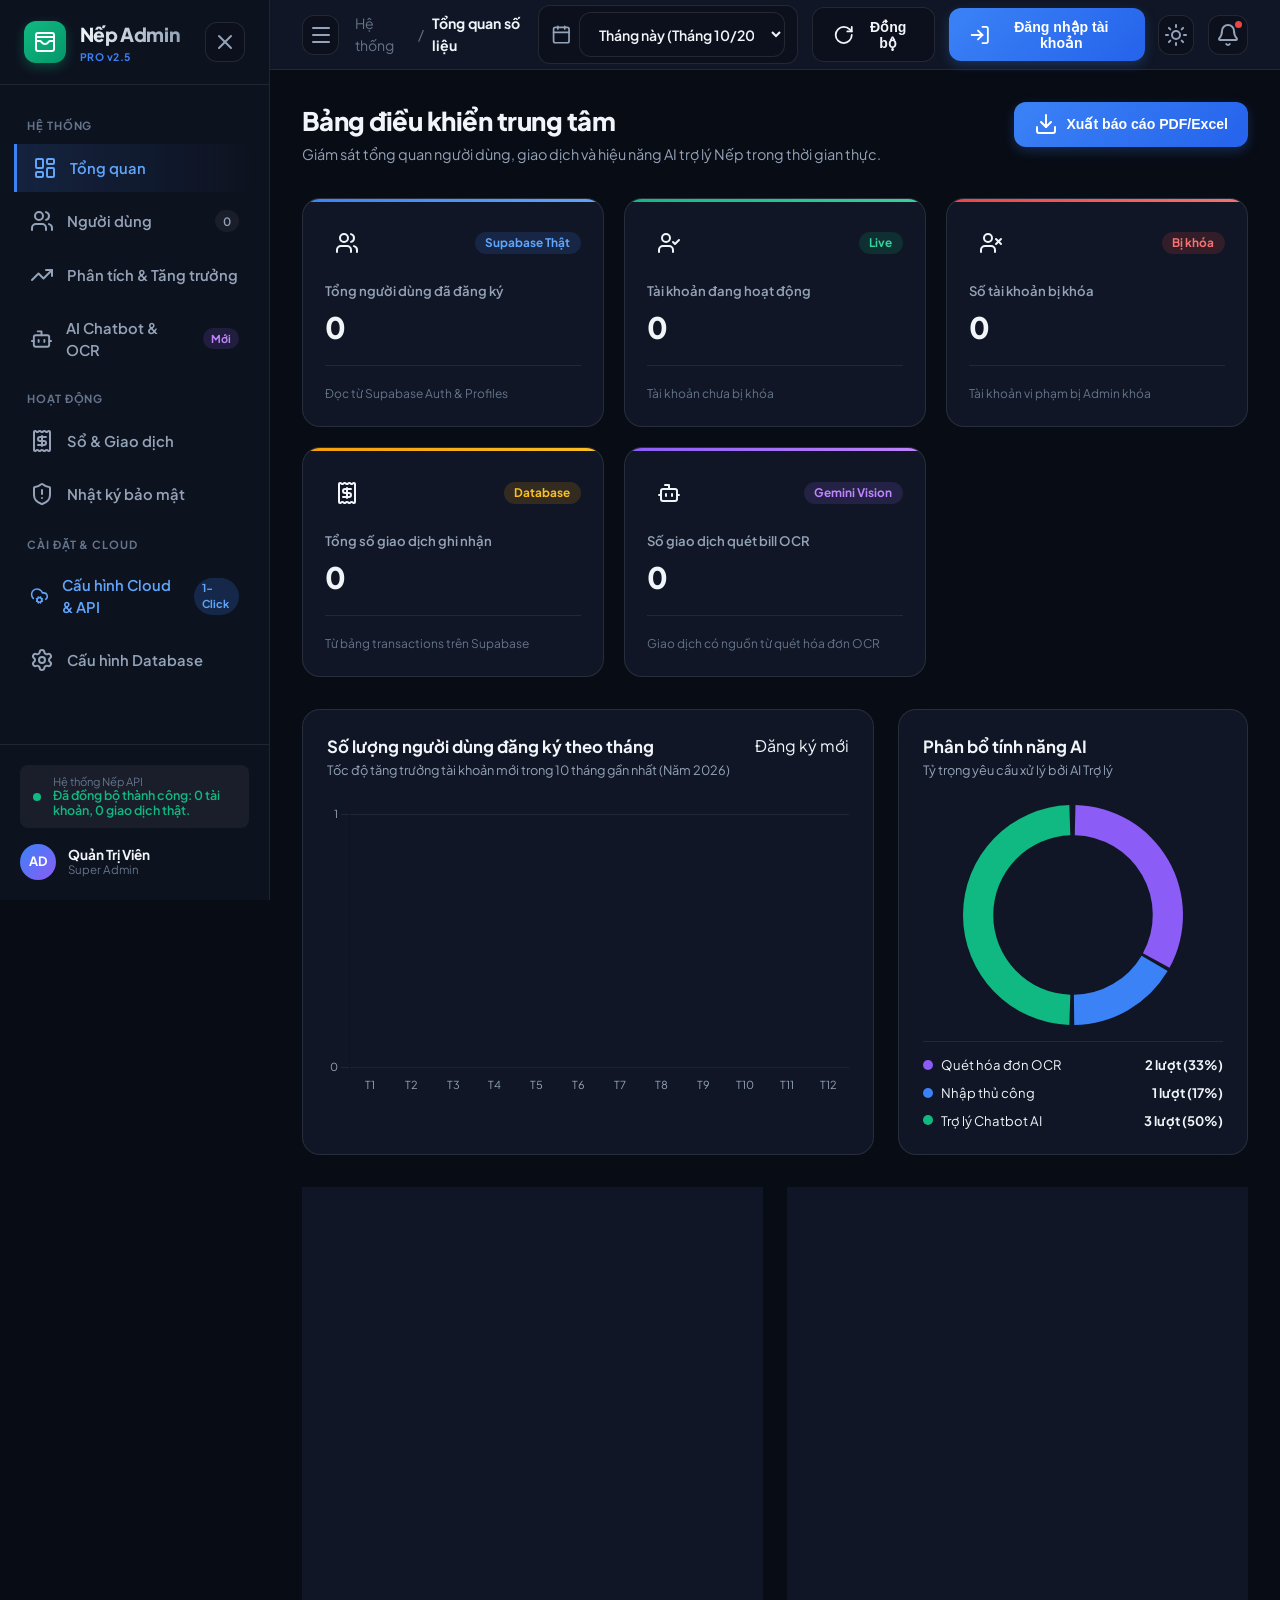
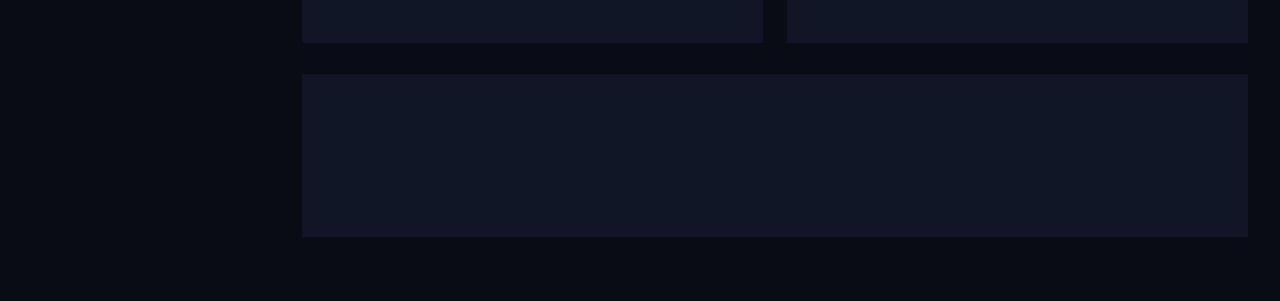
==== commit 804f8bad: "update admin 2" ====
--- a/index.html
+++ b/index.html
@@ -15,1078 +15,1078 @@
   <link rel="stylesheet" href="styles.css">
 </head>
 <body>
-  <div class="app-layout">
-    <!-- SIDEBAR -->
-    <aside class="sidebar" id="sidebar">
-      <div class="sidebar-header">
-        <div class="brand">
-          <div class="brand-logo">
-            <i data-lucide="wallet-cards"></i>
-          </div>
-          <div class="brand-info">
-            <h1 class="brand-name">Nếp Admin</h1>
-            <span class="brand-badge">PRO v2.5</span>
-          </div>
-        </div>
-        <button class="btn-icon mobile-close-sidebar" id="closeSidebarBtn" aria-label="Đóng menu">
-          <i data-lucide="x"></i>
+<div class="app-layout">
+  <!-- SIDEBAR -->
+  <aside class="sidebar" id="sidebar">
+    <div class="sidebar-header">
+      <div class="brand">
+        <div class="brand-logo">
+          <i data-lucide="wallet-cards"></i>
+        </div>
+        <div class="brand-info">
+          <h1 class="brand-name">Nếp Admin</h1>
+          <span class="brand-badge">PRO v2.5</span>
+        </div>
+      </div>
+      <button class="btn-icon mobile-close-sidebar" id="closeSidebarBtn" aria-label="Đóng menu">
+        <i data-lucide="x"></i>
+      </button>
+    </div>
+
+    <nav class="sidebar-nav">
+      <div class="nav-section-label">HỆ THỐNG</div>
+      <a href="#overview" class="nav-item active" data-tab="overview">
+        <i data-lucide="layout-dashboard"></i>
+        <span>Tổng quan</span>
+      </a>
+      <a href="#users" class="nav-item" data-tab="users">
+        <i data-lucide="users"></i>
+        <span>Người dùng</span>
+        <span class="nav-badge" id="navUserBadge">12.8k</span>
+      </a>
+      <a href="#analytics" class="nav-item" data-tab="analytics">
+        <i data-lucide="trending-up"></i>
+        <span>Phân tích & Tăng trưởng</span>
+      </a>
+      <a href="#ai-monitoring" class="nav-item" data-tab="ai-monitoring">
+        <i data-lucide="bot"></i>
+        <span>AI Chatbot & OCR</span>
+        <span class="nav-pill">Mới</span>
+      </a>
+
+      <div class="nav-section-label">HOẠT ĐỘNG</div>
+      <a href="#transactions" class="nav-item" data-tab="transactions">
+        <i data-lucide="receipt"></i>
+        <span>Sổ & Giao dịch</span>
+      </a>
+      <a href="#audit-log" class="nav-item" data-tab="audit-log">
+        <i data-lucide="shield-alert"></i>
+        <span>Nhật ký bảo mật</span>
+      </a>
+
+      <div class="nav-section-label">CÀI ĐẶT & CLOUD</div>
+      <a href="cloud-config.html" class="nav-item" style="color: #60a5fa;">
+        <i data-lucide="cloud-cog"></i>
+        <span>Cấu hình Cloud & API</span>
+        <span class="nav-pill" style="background: rgba(59, 130, 246, 0.2); color: #60a5fa; font-weight: bold;">1-Click</span>
+      </a>
+      <a href="#settings" class="nav-item" data-tab="settings">
+        <i data-lucide="settings"></i>
+        <span>Cấu hình Database</span>
+      </a>
+    </nav>
+
+    <div class="sidebar-footer">
+      <div class="system-status-indicator">
+        <span class="status-dot pulse"></span>
+        <div class="status-texts">
+          <span class="status-label">Hệ thống Nếp API</span>
+          <span class="status-val">Hoạt động bình thường</span>
+        </div>
+      </div>
+      <div class="admin-profile-compact">
+        <div class="admin-avatar">
+          <span>AD</span>
+        </div>
+        <div class="admin-details">
+          <span class="admin-name">Quản Trị Viên</span>
+          <span class="admin-role">Super Admin</span>
+        </div>
+      </div>
+    </div>
+  </aside>
+
+  <!-- MAIN CONTENT -->
+  <main class="main-wrapper">
+    <!-- TOP NAVIGATION BAR -->
+    <header class="topbar">
+      <div class="topbar-left">
+        <button class="btn-icon mobile-menu-toggle" id="openSidebarBtn" aria-label="Mở menu">
+          <i data-lucide="menu"></i>
         </button>
-      </div>
-
-      <nav class="sidebar-nav">
-        <div class="nav-section-label">HỆ THỐNG</div>
-        <a href="#overview" class="nav-item active" data-tab="overview">
-          <i data-lucide="layout-dashboard"></i>
-          <span>Tổng quan</span>
-        </a>
-        <a href="#users" class="nav-item" data-tab="users">
-          <i data-lucide="users"></i>
-          <span>Người dùng</span>
-          <span class="nav-badge" id="navUserBadge">12.8k</span>
-        </a>
-        <a href="#analytics" class="nav-item" data-tab="analytics">
-          <i data-lucide="trending-up"></i>
-          <span>Phân tích & Tăng trưởng</span>
-        </a>
-        <a href="#ai-monitoring" class="nav-item" data-tab="ai-monitoring">
-          <i data-lucide="bot"></i>
-          <span>AI Chatbot & OCR</span>
-          <span class="nav-pill">Mới</span>
-        </a>
-
-        <div class="nav-section-label">HOẠT ĐỘNG</div>
-        <a href="#transactions" class="nav-item" data-tab="transactions">
-          <i data-lucide="receipt"></i>
-          <span>Sổ & Giao dịch</span>
-        </a>
-        <a href="#audit-log" class="nav-item" data-tab="audit-log">
-          <i data-lucide="shield-alert"></i>
-          <span>Nhật ký bảo mật</span>
-        </a>
-
-        <div class="nav-section-label">CÀI ĐẶT & CLOUD</div>
-        <a href="cloud-config.html" class="nav-item" style="color: #60a5fa;">
-          <i data-lucide="cloud-cog"></i>
-          <span>Cấu hình Cloud & API</span>
-          <span class="nav-pill" style="background: rgba(59, 130, 246, 0.2); color: #60a5fa; font-weight: bold;">1-Click</span>
-        </a>
-        <a href="#settings" class="nav-item" data-tab="settings">
-          <i data-lucide="settings"></i>
-          <span>Cấu hình Database</span>
-        </a>
-      </nav>
-
-      <div class="sidebar-footer">
-        <div class="system-status-indicator">
-          <span class="status-dot pulse"></span>
-          <div class="status-texts">
-            <span class="status-label">Hệ thống Nếp API</span>
-            <span class="status-val">Hoạt động bình thường</span>
-          </div>
-        </div>
-        <div class="admin-profile-compact">
-          <div class="admin-avatar">
-            <span>AD</span>
-          </div>
-          <div class="admin-details">
-            <span class="admin-name">Quản Trị Viên</span>
-            <span class="admin-role">Super Admin</span>
-          </div>
-        </div>
-      </div>
-    </aside>
-
-    <!-- MAIN CONTENT -->
-    <main class="main-wrapper">
-      <!-- TOP NAVIGATION BAR -->
-      <header class="topbar">
-        <div class="topbar-left">
-          <button class="btn-icon mobile-menu-toggle" id="openSidebarBtn" aria-label="Mở menu">
-            <i data-lucide="menu"></i>
+        <div class="breadcrumbs">
+          <span class="breadcrumb-root">Hệ thống</span>
+          <span class="breadcrumb-separator">/</span>
+          <span class="breadcrumb-current" id="currentSectionTitle">Tổng quan số liệu</span>
+        </div>
+      </div>
+
+      <div class="topbar-right">
+        <!-- Live Time Range Selector -->
+        <div class="date-filter-wrapper">
+          <i data-lucide="calendar"></i>
+          <select id="timeRangeSelect" class="form-select time-range-select" aria-label="Khoảng thời gian thống kê">
+            <option value="all">Toàn thời gian (Năm 2026)</option>
+            <option value="month" selected>Tháng này (Tháng 10/2026)</option>
+            <option value="quarter">Quý 3/2026</option>
+            <option value="year">Năm 2025 - 2026</option>
+          </select>
+        </div>
+
+        <!-- Quick Refresh Button -->
+        <button class="btn btn-secondary btn-icon-text" id="refreshDataBtn" title="Làm mới số liệu">
+          <i data-lucide="rotate-cw"></i>
+          <span class="hide-mobile">Đồng bộ</span>
+        </button>
+
+        <!-- Login / Auth Button -->
+        <button class="btn btn-primary btn-icon-text" id="openLoginModalBtn" title="Đăng nhập tài khoản Supabase">
+          <i data-lucide="log-in" id="loginIcon"></i>
+          <span id="loginBtnText">Đăng nhập tài khoản</span>
+        </button>
+
+        <!-- Theme Toggle Button -->
+        <button class="btn-icon" id="themeToggleBtn" aria-label="Chuyển chế độ sáng/tối" title="Đổi giao diện">
+          <i data-lucide="moon" id="themeIcon"></i>
+        </button>
+
+        <!-- Notifications Button -->
+        <div class="notifications-wrapper">
+          <button class="btn-icon" id="notificationsBtn" aria-label="Thông báo hệ thống">
+            <i data-lucide="bell"></i>
+            <span class="notification-indicator"></span>
           </button>
-          <div class="breadcrumbs">
-            <span class="breadcrumb-root">Hệ thống</span>
-            <span class="breadcrumb-separator">/</span>
-            <span class="breadcrumb-current" id="currentSectionTitle">Tổng quan số liệu</span>
-          </div>
-        </div>
-
-        <div class="topbar-right">
-          <!-- Live Time Range Selector -->
-          <div class="date-filter-wrapper">
-            <i data-lucide="calendar"></i>
-            <select id="timeRangeSelect" class="form-select time-range-select" aria-label="Khoảng thời gian thống kê">
-              <option value="all">Toàn thời gian (Năm 2026)</option>
-              <option value="month" selected>Tháng này (Tháng 10/2026)</option>
-              <option value="quarter">Quý 3/2026</option>
-              <option value="year">Năm 2025 - 2026</option>
+        </div>
+      </div>
+    </header>
+
+    <!-- CONTENT BODY -->
+    <div class="content-container">
+
+      <!-- ================= TAB 1: OVERVIEW ================= -->
+      <section id="tab-overview" class="tab-pane active">
+        <!-- Page Header -->
+        <div class="page-header">
+          <div>
+            <h2 class="page-title">Bảng điều khiển trung tâm</h2>
+            <p class="page-subtitle">Giám sát tổng quan người dùng, giao dịch và hiệu năng AI trợ lý Nếp trong thời gian thực.</p>
+          </div>
+          <div class="header-actions">
+            <button class="btn btn-primary btn-icon-text" id="exportReportBtn">
+              <i data-lucide="download"></i>
+              <span>Xuất báo cáo PDF/Excel</span>
+            </button>
+          </div>
+        </div>
+
+        <!-- KPI METRIC CARDS (REAL DATABASE) -->
+        <div class="kpi-grid">
+          <!-- 1. Total Registered Users -->
+          <div class="kpi-card card-glow-primary">
+            <div class="kpi-top">
+              <div class="kpi-icon-box bg-primary-soft text-primary">
+                <i data-lucide="users"></i>
+              </div>
+              <span class="badge badge-info">Supabase Thật</span>
+            </div>
+            <div class="kpi-data">
+              <span class="kpi-label">Tổng người dùng đã đăng ký</span>
+              <h3 class="kpi-value" id="kpiTotalUsers">0</h3>
+            </div>
+            <div class="kpi-footer">
+              <span class="kpi-subtext">Đọc từ Supabase Auth & Profiles</span>
+            </div>
+          </div>
+
+          <!-- 2. Active Accounts -->
+          <div class="kpi-card card-glow-success">
+            <div class="kpi-top">
+              <div class="kpi-icon-box bg-success-soft text-success">
+                <i data-lucide="user-check"></i>
+              </div>
+              <span class="badge badge-success">Live</span>
+            </div>
+            <div class="kpi-data">
+              <span class="kpi-label">Tài khoản đang hoạt động</span>
+              <h3 class="kpi-value" id="kpiActiveUsers">0</h3>
+            </div>
+            <div class="kpi-footer">
+              <span class="kpi-subtext">Tài khoản chưa bị khóa</span>
+            </div>
+          </div>
+
+          <!-- 3. Locked/Suspended Accounts -->
+          <div class="kpi-card card-glow-danger">
+            <div class="kpi-top">
+              <div class="kpi-icon-box bg-danger-soft text-danger">
+                <i data-lucide="user-x"></i>
+              </div>
+              <span class="badge badge-danger">Bị khóa</span>
+            </div>
+            <div class="kpi-data">
+              <span class="kpi-label">Số tài khoản bị khóa</span>
+              <h3 class="kpi-value" id="kpiLockedUsers">0</h3>
+            </div>
+            <div class="kpi-footer">
+              <span class="kpi-subtext">Tài khoản vi phạm bị Admin khóa</span>
+            </div>
+          </div>
+
+          <!-- 4. Total Transactions -->
+          <div class="kpi-card card-glow-warning">
+            <div class="kpi-top">
+              <div class="kpi-icon-box bg-warning-soft text-warning">
+                <i data-lucide="receipt"></i>
+              </div>
+              <span class="badge badge-warning">Database</span>
+            </div>
+            <div class="kpi-data">
+              <span class="kpi-label">Tổng số giao dịch ghi nhận</span>
+              <h3 class="kpi-value" id="kpiTotalTransactions">0</h3>
+            </div>
+            <div class="kpi-footer">
+              <span class="kpi-subtext">Từ bảng transactions trên Supabase</span>
+            </div>
+          </div>
+
+          <!-- 5. Total AI Chatbot & OCR Requests -->
+          <div class="kpi-card card-glow-violet">
+            <div class="kpi-top">
+              <div class="kpi-icon-box bg-violet-soft text-violet">
+                <i data-lucide="bot"></i>
+              </div>
+              <span class="badge badge-violet">Gemini Vision</span>
+            </div>
+            <div class="kpi-data">
+              <span class="kpi-label">Số giao dịch quét bill OCR</span>
+              <h3 class="kpi-value" id="kpiTotalAiRequests">0</h3>
+            </div>
+            <div class="kpi-footer">
+              <span class="kpi-subtext">Giao dịch có nguồn từ quét hóa đơn OCR</span>
+            </div>
+          </div>
+        </div>
+
+        <!-- PRIMARY CHARTS SECTION -->
+        <div class="charts-row">
+          <!-- Chart 1: Registration trend by month -->
+          <div class="chart-card flex-2">
+            <div class="chart-header">
+              <div>
+                <h3 class="chart-title">Số lượng người dùng đăng ký theo tháng</h3>
+                <p class="chart-subtitle">Tốc độ tăng trưởng tài khoản mới trong 10 tháng gần nhất (Năm 2026)</p>
+              </div>
+              <div class="chart-actions">
+                <span class="legend-indicator dot-primary"></span><span class="legend-text">Đăng ký mới</span>
+              </div>
+            </div>
+            <div class="chart-canvas-container">
+              <canvas id="userGrowthChart"></canvas>
+            </div>
+          </div>
+
+          <!-- Chart 2: AI Chatbot & OCR usage distribution -->
+          <div class="chart-card flex-1">
+            <div class="chart-header">
+              <div>
+                <h3 class="chart-title">Phân bổ tính năng AI</h3>
+                <p class="chart-subtitle">Tỷ trọng yêu cầu xử lý bởi AI Trợ lý</p>
+              </div>
+            </div>
+            <div class="chart-canvas-container doughnut-container">
+              <canvas id="aiUsageDistributionChart"></canvas>
+            </div>
+            <div class="doughnut-legend" id="aiUsageLegend"></div>
+          </div>
+        </div>
+
+        <!-- SECONDARY CHARTS SECTION -->
+        <div class="charts-row">
+          <!-- Chart 3: Transactions per Month -->
+          <div class="chart-card flex-1">
+            <div class="chart-header">
+              <div>
+                <h3 class="chart-title">Số lượng giao dịch phát sinh theo tháng</h3>
+                <p class="chart-subtitle">Khối lượng chi tiêu và thu nhập được người dùng ghi chép</p>
+              </div>
+              <span class="badge badge-info">Tổng: 386.5k tx</span>
+            </div>
+            <div class="chart-canvas-container">
+              <canvas id="transactionVolumeChart"></canvas>
+            </div>
+          </div>
+
+          <!-- Chart 4: Active Users (DAU / MAU) -->
+          <div class="chart-card flex-1">
+            <div class="chart-header">
+              <div>
+                <h3 class="chart-title">Người dùng hoạt động theo khoảng thời gian</h3>
+                <p class="chart-subtitle">Số lượng tài khoản tương tác hàng ngày (DAU) & hàng tháng (MAU)</p>
+              </div>
+              <span class="badge badge-success">Gắn kết: 41.2%</span>
+            </div>
+            <div class="chart-canvas-container">
+              <canvas id="activeUsersChart"></canvas>
+            </div>
+          </div>
+        </div>
+
+        <!-- QUICK USERS PREVIEW -->
+        <div class="panel-card">
+          <div class="panel-header">
+            <div>
+              <h3 class="panel-title">Tài khoản mới đăng ký gần đây</h3>
+              <p class="panel-subtitle">5 người dùng mới nhất tham gia hệ thống ứng dụng Nếp</p>
+            </div>
+            <button class="btn btn-secondary btn-sm" id="viewAllUsersShortcut">
+              <span>Xem tất cả danh sách</span>
+              <i data-lucide="chevron-right" class="inline-icon"></i>
+            </button>
+          </div>
+          <div class="table-responsive">
+            <table class="data-table" id="recentUsersTable">
+              <thead>
+              <tr>
+                <th>Người dùng</th>
+                <th>Email</th>
+                <th>Ngày đăng ký</th>
+                <th>Số giao dịch</th>
+                <th>Trạng thái</th>
+                <th class="text-right">Thao tác</th>
+              </tr>
+              </thead>
+              <tbody id="recentUsersTableBody">
+              <!-- Injected via JS -->
+              </tbody>
+            </table>
+          </div>
+        </div>
+      </section>
+
+      <!-- ================= TAB 2: USERS MANAGEMENT ================= -->
+      <section id="tab-users" class="tab-pane">
+        <div class="page-header">
+          <div>
+            <h2 class="page-title">Quản lý người dùng</h2>
+            <p class="page-subtitle">Xem danh sách, tìm kiếm, kiểm tra thông tin chi tiết và xử lý khóa/mở khóa tài khoản.</p>
+          </div>
+          <div class="header-actions">
+            <button class="btn btn-primary btn-icon-text" id="syncRealDataBtn" title="Đồng bộ danh sách người dùng từ Supabase thật">
+              <i data-lucide="refresh-cw"></i>
+              <span>Đồng bộ Supabase</span>
+            </button>
+            <button class="btn btn-secondary btn-icon-text" id="exportUsersCsvBtn">
+              <i data-lucide="file-spreadsheet"></i>
+              <span>Xuất CSV</span>
+            </button>
+          </div>
+        </div>
+
+        <!-- FILTERS & SEARCH TOOLBAR -->
+        <div class="toolbar-card">
+          <div class="search-input-wrapper">
+            <i data-lucide="search" class="search-icon"></i>
+            <input type="text" id="userSearchInput" class="form-input search-input" placeholder="Tìm kiếm theo tên người dùng, email, số điện thoại hoặc User ID...">
+            <button class="clear-search-btn" id="clearSearchBtn" title="Xóa tìm kiếm">
+              <i data-lucide="x"></i>
+            </button>
+          </div>
+
+          <div class="filter-controls">
+            <!-- Status Filter Chips -->
+            <div class="filter-group">
+              <span class="filter-label">Trạng thái:</span>
+              <div class="filter-chips">
+                <button class="chip active" data-filter="all">Tất cả (<span id="countAll">0</span>)</button>
+                <button class="chip" data-filter="active">Đang hoạt động (<span id="countActive">0</span>)</button>
+                <button class="chip" data-filter="locked">Bị khóa (<span id="countLocked">0</span>)</button>
+                <button class="chip" data-filter="new">Mới tuần này (<span id="countNew">0</span>)</button>
+              </div>
+            </div>
+
+            <!-- Sorting -->
+            <div class="sort-wrapper">
+              <span class="filter-label">Sắp xếp:</span>
+              <select id="userSortSelect" class="form-select">
+                <option value="created_desc" selected>Mới đăng ký nhất</option>
+                <option value="created_asc">Đăng ký cũ nhất</option>
+                <option value="name_asc">Tên (A-Z)</option>
+                <option value="transactions_desc">Nhiều giao dịch nhất</option>
+              </select>
+            </div>
+          </div>
+        </div>
+
+        <!-- USERS DATA TABLE -->
+        <div class="panel-card">
+          <div class="table-responsive">
+            <table class="data-table" id="mainUsersTable">
+              <thead>
+              <tr>
+                <th>Người dùng</th>
+                <th>Email & Liên hệ</th>
+                <th>Ngày đăng ký</th>
+                <th>Lần hoạt động cuối</th>
+                <th>Giao dịch</th>
+                <th>Trạng thái</th>
+                <th class="text-right">Hành động</th>
+              </tr>
+              </thead>
+              <tbody id="usersTableBody">
+              <!-- Dynamically populated -->
+              </tbody>
+            </table>
+          </div>
+
+          <!-- Empty Search State -->
+          <div class="empty-state" id="emptyUsersState" style="display: none;">
+            <div class="empty-icon">
+              <i data-lucide="user-search"></i>
+            </div>
+            <h4 class="empty-title">Không tìm thấy người dùng phù hợp</h4>
+            <p class="empty-description">Thử tìm kiếm với từ khóa khác hoặc xóa bộ lọc để hiển thị danh sách đầy đủ.</p>
+            <button class="btn btn-secondary btn-sm" id="resetUserFilterBtn">Đặt lại bộ lọc</button>
+          </div>
+
+          <!-- TABLE PAGINATION -->
+          <div class="table-pagination">
+            <div class="pagination-info">
+              Hiển thị <strong id="pageStart">0</strong> - <strong id="pageEnd">0</strong> trong tổng số <strong id="totalFilteredUsers">0</strong> người dùng
+            </div>
+            <div class="pagination-nav">
+              <button class="btn-page" id="prevPageBtn" disabled>
+                <i data-lucide="chevron-left"></i>
+              </button>
+              <div class="page-numbers" id="paginationPages">
+                <!-- Page numbers -->
+              </div>
+              <button class="btn-page" id="nextPageBtn">
+                <i data-lucide="chevron-right"></i>
+              </button>
+            </div>
+          </div>
+        </div>
+      </section>
+
+      <!-- ================= TAB 3: ANALYTICS & GROWTH ================= -->
+      <section id="tab-analytics" class="tab-pane">
+        <div class="page-header">
+          <div>
+            <h2 class="page-title">Phân tích & Tăng trưởng</h2>
+            <p class="page-subtitle">Thống kê chi tiết chỉ số chuyển đổi, thời gian hoạt động người dùng và biểu đồ xu hướng theo từng chu kỳ.</p>
+          </div>
+          <div class="header-actions">
+            <select id="analyticsCycleSelect" class="form-select">
+              <option value="2026">Cả năm 2026</option>
+              <option value="2025">Cả năm 2025</option>
+              <option value="custom">So sánh kỳ trước</option>
             </select>
           </div>
-
-          <!-- Quick Refresh Button -->
-          <button class="btn btn-secondary btn-icon-text" id="refreshDataBtn" title="Làm mới số liệu">
-            <i data-lucide="rotate-cw"></i>
-            <span class="hide-mobile">Đồng bộ</span>
-          </button>
-
-          <!-- Login / Auth Button -->
-          <button class="btn btn-primary btn-icon-text" id="openLoginModalBtn" title="Đăng nhập tài khoản Supabase">
-            <i data-lucide="log-in" id="loginIcon"></i>
-            <span id="loginBtnText">Đăng nhập tài khoản</span>
-          </button>
-
-          <!-- Theme Toggle Button -->
-          <button class="btn-icon" id="themeToggleBtn" aria-label="Chuyển chế độ sáng/tối" title="Đổi giao diện">
-            <i data-lucide="moon" id="themeIcon"></i>
-          </button>
-
-          <!-- Notifications Button -->
-          <div class="notifications-wrapper">
-            <button class="btn-icon" id="notificationsBtn" aria-label="Thông báo hệ thống">
-              <i data-lucide="bell"></i>
-              <span class="notification-indicator"></span>
-            </button>
-          </div>
-        </div>
-      </header>
-
-      <!-- CONTENT BODY -->
-      <div class="content-container">
-
-        <!-- ================= TAB 1: OVERVIEW ================= -->
-        <section id="tab-overview" class="tab-pane active">
-          <!-- Page Header -->
-          <div class="page-header">
-            <div>
-              <h2 class="page-title">Bảng điều khiển trung tâm</h2>
-              <p class="page-subtitle">Giám sát tổng quan người dùng, giao dịch và hiệu năng AI trợ lý Nếp trong thời gian thực.</p>
-            </div>
-            <div class="header-actions">
-              <button class="btn btn-primary btn-icon-text" id="exportReportBtn">
-                <i data-lucide="download"></i>
-                <span>Xuất báo cáo PDF/Excel</span>
+        </div>
+
+        <!-- Analytics Summary Cards -->
+        <div class="stats-metric-banner">
+          <div class="metric-item">
+            <span class="metric-title">Người dùng đăng ký trung bình / tháng</span>
+            <span class="metric-num"><span id="metricAvgNewUsers">0</span> <small class="text-success">+18%</small></span>
+            <span class="metric-note">Thống kê theo dữ liệu thật</span>
+          </div>
+          <div class="metric-item">
+            <span class="metric-title">Giao dịch bình quân / người dùng</span>
+            <span class="metric-num"><span id="metricAvgTxPerUser">0</span> <small class="text-success">tx/người</small></span>
+            <span class="metric-note">Từ bảng transactions trên Supabase</span>
+          </div>
+          <div class="metric-item">
+            <span class="metric-title">Tỷ lệ giữ chân người dùng (Retention M1)</span>
+            <span class="metric-num"><span id="metricRetention">82.5%</span></span>
+            <span class="metric-note">Mức benchmark tốt trong mảng Fintech</span>
+          </div>
+          <div class="metric-item">
+            <span class="metric-title">Thời gian hoạt động sôi nổi nhất</span>
+            <span class="metric-num"><span id="metricPeakHours">19:00 - 21:00</span></span>
+            <span class="metric-note">Giờ ăn tối & thanh toán hóa đơn</span>
+          </div>
+        </div>
+
+        <!-- Detailed Growth Charts -->
+        <div class="charts-row">
+          <div class="chart-card flex-1">
+            <div class="chart-header">
+              <div>
+                <h3 class="chart-title">So sánh Đăng ký mới vs Người dùng kích hoạt</h3>
+                <p class="chart-subtitle">Tỷ lệ người dùng tải app và ghi nhận giao dịch đầu tiên</p>
+              </div>
+            </div>
+            <div class="chart-canvas-container">
+              <canvas id="activationRateChart"></canvas>
+            </div>
+          </div>
+
+          <div class="chart-card flex-1">
+            <div class="chart-header">
+              <div>
+                <h3 class="chart-title">Khung giờ người dùng tương tác trong ngày</h3>
+                <p class="chart-subtitle">Phân bổ 24 giờ của các giao dịch và câu hỏi AI</p>
+              </div>
+            </div>
+            <div class="chart-canvas-container">
+              <canvas id="hourlyActivityChart"></canvas>
+            </div>
+          </div>
+        </div>
+      </section>
+
+      <!-- ================= TAB 4: AI MONITORING ================= -->
+      <section id="tab-ai-monitoring" class="tab-pane">
+        <div class="page-header">
+          <div>
+            <h2 class="page-title">Giám sát AI Chatbot & Vision OCR</h2>
+            <p class="page-subtitle">Theo dõi số lượt gọi API Gemini 3.5 Flash, độ chính xác nhận diện hóa đơn và phản hồi trợ lý tài chính.</p>
+          </div>
+          <div class="header-actions">
+            <span class="badge badge-success">API Status: Online (Latency 1.8s)</span>
+          </div>
+        </div>
+
+        <!-- AI KPI Row -->
+        <div class="kpi-grid">
+          <div class="kpi-card card-glow-violet">
+            <div class="kpi-top">
+              <div class="kpi-icon-box bg-violet-soft text-violet"><i data-lucide="message-square"></i></div>
+              <span class="badge badge-success">+15% Tháng này</span>
+            </div>
+            <div class="kpi-data">
+              <span class="kpi-label">Hỏi đáp Trợ lý Nếp AI</span>
+              <h3 class="kpi-value" id="aiKpiChatRequests">0</h3>
+            </div>
+            <div class="kpi-footer"><span class="kpi-subtext">Lời khuyên chi tiêu, phân tích quỹ</span></div>
+          </div>
+
+          <div class="kpi-card card-glow-primary">
+            <div class="kpi-top">
+              <div class="kpi-icon-box bg-primary-soft text-primary"><i data-lucide="scan-line"></i></div>
+              <span class="badge badge-info">Gemini 3.5 Lite</span>
+            </div>
+            <div class="kpi-data">
+              <span class="kpi-label">Quét hóa đơn / Bill OCR</span>
+              <h3 class="kpi-value" id="aiKpiOcrRequests">0</h3>
+            </div>
+            <div class="kpi-footer"><span class="kpi-subtext">Tự bóc tách địa điểm & mô tả món</span></div>
+          </div>
+
+          <div class="kpi-card card-glow-success">
+            <div class="kpi-top">
+              <div class="kpi-icon-box bg-success-soft text-success"><i data-lucide="check-circle-2"></i></div>
+              <span class="badge badge-success">Rất cao</span>
+            </div>
+            <div class="kpi-data">
+              <span class="kpi-label">Độ chính xác trích xuất</span>
+              <h3 class="kpi-value" id="aiKpiAccuracy">98.6%</h3>
+            </div>
+            <div class="kpi-footer"><span class="kpi-subtext">Người dùng chấp nhận không sửa lại</span></div>
+          </div>
+
+          <div class="kpi-card card-glow-warning">
+            <div class="kpi-top">
+              <div class="kpi-icon-box bg-warning-soft text-warning"><i data-lucide="zap"></i></div>
+              <span class="badge badge-info">Fast</span>
+            </div>
+            <div class="kpi-data">
+              <span class="kpi-label">Thời gian phản hồi TB</span>
+              <h3 class="kpi-value" id="aiKpiLatency">1.75s</h3>
+            </div>
+            <div class="kpi-footer"><span class="kpi-subtext">Tối ưu trên Google Gemini v1beta</span></div>
+          </div>
+        </div>
+
+        <!-- AI Activity & Trends -->
+        <div class="charts-row">
+          <div class="chart-card flex-2">
+            <div class="chart-header">
+              <div>
+                <h3 class="chart-title">Lưu lượng truy vấn AI theo ngày trong tháng</h3>
+                <p class="chart-subtitle">So sánh số lượt quét Bill và số câu hỏi tài chính</p>
+              </div>
+            </div>
+            <div class="chart-canvas-container">
+              <canvas id="aiDailyVolumeChart"></canvas>
+            </div>
+          </div>
+
+          <div class="chart-card flex-1">
+            <div class="chart-header">
+              <div>
+                <h3 class="chart-title">Các chủ đề hỏi AI nhiều nhất</h3>
+                <p class="chart-subtitle">Thống kê từ khóa và mục tiêu của người dùng</p>
+              </div>
+            </div>
+            <div class="ai-topics-list">
+              <div class="ai-topic-item">
+                <div class="topic-info">
+                  <span class="topic-name">"Tháng này tôi tiêu nhiều vào khoản nào?"</span>
+                  <span class="topic-count" id="topicCount1">0 lượt</span>
+                </div>
+                <div class="progress-bar-track"><div class="progress-bar-fill bg-primary" id="topicBar1" style="width: 85%"></div></div>
+              </div>
+              <div class="ai-topic-item">
+                <div class="topic-info">
+                  <span class="topic-name">"Gợi ý cách tiết kiệm tiền ăn uống"</span>
+                  <span class="topic-count" id="topicCount2">0 lượt</span>
+                </div>
+                <div class="progress-bar-track"><div class="progress-bar-fill bg-violet" id="topicBar2" style="width: 70%"></div></div>
+              </div>
+              <div class="ai-topic-item">
+                <div class="topic-info">
+                  <span class="topic-name">"Tôi có đủ ngân sách đi du lịch không?"</span>
+                  <span class="topic-count" id="topicCount3">0 lượt</span>
+                </div>
+                <div class="progress-bar-track"><div class="progress-bar-fill bg-success" id="topicBar3" style="width: 58%"></div></div>
+              </div>
+              <div class="ai-topic-item">
+                <div class="topic-info">
+                  <span class="topic-name">"Cảnh báo giao dịch bất thường"</span>
+                  <span class="topic-count" id="topicCount4">0 lượt</span>
+                </div>
+                <div class="progress-bar-track"><div class="progress-bar-fill bg-warning" id="topicBar4" style="width: 42%"></div></div>
+              </div>
+            </div>
+          </div>
+        </div>
+      </section>
+
+      <!-- ================= TAB 5: TRANSACTIONS ================= -->
+      <section id="tab-transactions" class="tab-pane">
+        <div class="page-header">
+          <div>
+            <h2 class="page-title">Sổ & Giao dịch hệ thống</h2>
+            <p class="page-subtitle">Xem các giao dịch được người dùng đồng bộ lên cơ sở dữ liệu Supabase.</p>
+          </div>
+        </div>
+
+        <div class="panel-card">
+          <div class="table-responsive">
+            <table class="data-table">
+              <thead>
+              <tr>
+                <th>Mã GD</th>
+                <th>Chủ tài khoản</th>
+                <th>Loại</th>
+                <th>Số tiền</th>
+                <th>Danh mục</th>
+                <th>Địa điểm / Ghi chú</th>
+                <th>Thời gian</th>
+                <th>Nguồn</th>
+              </tr>
+              </thead>
+              <tbody id="transactionsTableBody">
+              <!-- Injected via JS -->
+              </tbody>
+            </table>
+          </div>
+        </div>
+      </section>
+
+      <!-- ================= TAB 6: AUDIT LOG ================= -->
+      <section id="tab-audit-log" class="tab-pane">
+        <div class="page-header">
+          <div>
+            <h2 class="page-title">Nhật ký bảo mật & Quản trị</h2>
+            <p class="page-subtitle">Lịch sử các thao tác khóa tài khoản, mở khóa và cảnh báo vi phạm của Admin.</p>
+          </div>
+        </div>
+
+        <div class="panel-card">
+          <div class="table-responsive">
+            <table class="data-table">
+              <thead>
+              <tr>
+                <th>Thời gian</th>
+                <th>Hành động</th>
+                <th>Người thực hiện</th>
+                <th>Tài khoản mục tiêu</th>
+                <th>Lý do vi phạm</th>
+                <th>Trạng thái</th>
+              </tr>
+              </thead>
+              <tbody id="auditLogTableBody">
+              <!-- Injected via JS -->
+              </tbody>
+            </table>
+          </div>
+        </div>
+      </section>
+
+      <!-- ================= TAB 7: SETTINGS ================= -->
+      <section id="tab-settings" class="tab-pane">
+        <div class="page-header">
+          <div>
+            <h2 class="page-title">Cấu hình kết nối hệ thống</h2>
+            <p class="page-subtitle">Thiết lập kết nối với Supabase Cloud / Self-hosted và API Gemini.</p>
+          </div>
+        </div>
+
+        <div class="settings-grid">
+          <div class="panel-card">
+            <h3 class="panel-title">Kết nối Supabase Database</h3>
+            <p class="panel-subtitle">Điền thông tin để kết nối trực tiếp với bảng profiles & transactions của app Nếp.</p>
+
+            <div class="form-group">
+              <label class="form-label" for="cfgSupabaseUrl">Supabase URL (Database Thật)</label>
+              <input type="text" id="cfgSupabaseUrl" class="form-input" placeholder="https://your-project.supabase.co" value="">
+            </div>
+
+            <div class="form-group">
+              <label class="form-label" for="cfgSupabaseKey">Supabase Service Role Key (Secret Key quản trị Auth & Bypass RLS)</label>
+              <input type="password" id="cfgSupabaseKey" class="form-input" placeholder="eyJhbGciOiJIUzI1NiIsInR5cCI6IkpXVCJ9...">
+              <span class="text-dim text-sm block" style="margin-top: 0.35rem;">Lấy tại: Supabase Dashboard &gt; Project Settings &gt; API &gt; service_role secret</span>
+            </div>
+
+            <div class="form-actions">
+              <button class="btn btn-primary" id="saveSupabaseConfigBtn">Lưu & Kết nối trực tiếp</button>
+            </div>
+          </div>
+
+          <div class="panel-card">
+            <h3 class="panel-title">Chính sách kiểm duyệt tài khoản</h3>
+            <p class="panel-subtitle">Quy tắc tự động cảnh báo hoặc tạm khóa khi phát hiện bất thường.</p>
+
+            <div class="checkbox-setting">
+              <input type="checkbox" id="chkAutoLockSpam" checked>
+              <label for="chkAutoLockSpam">Tự động gắn cờ tài khoản tạo trên 50 giao dịch trong 1 phút</label>
+            </div>
+
+            <div class="checkbox-setting">
+              <input type="checkbox" id="chkAiAbuseLock" checked>
+              <label for="chkAiAbuseLock">Giới hạn tối đa 100 lần quét bill OCR/ngày cho mỗi tài khoản miễn phí</label>
+            </div>
+
+            <div class="checkbox-setting">
+              <input type="checkbox" id="chkRequireEmailVerification" checked>
+              <label for="chkRequireEmailVerification">Yêu cầu xác thực Email trước khi cho phép chia sẻ sổ quỹ chung</label>
+            </div>
+          </div>
+
+          <div class="panel-card">
+            <h3 class="panel-title">Tài khoản Quản trị viên chính (Admin)</h3>
+            <p class="panel-subtitle">Thay đổi email và mật khẩu dùng để quản trị và đăng nhập Bảng điều khiển.</p>
+
+            <div class="form-group">
+              <label class="form-label" for="cfgAdminEmail">Email Quản trị viên (Admin)</label>
+              <input type="email" id="cfgAdminEmail" class="form-input" placeholder="lansieunhann04@gmail.com" value="">
+            </div>
+
+            <div class="form-group">
+              <label class="form-label" for="cfgAdminPassword">Mật khẩu mới</label>
+              <input type="password" id="cfgAdminPassword" class="form-input" placeholder="Nhập mật khẩu mới (để trống nếu không đổi)...">
+              <span class="text-dim text-sm block" style="margin-top: 0.35rem;">Tự động đồng bộ vào local.properties</span>
+            </div>
+
+            <div class="form-actions">
+              <button class="btn btn-primary btn-icon-text" id="saveAdminCredentialsBtn" style="background: var(--violet); border-color: var(--violet);">
+                <i data-lucide="shield-check"></i>
+                <span>Lưu thay đổi quyền Admin</span>
               </button>
             </div>
           </div>
-
-          <!-- KPI METRIC CARDS (REAL DATABASE) -->
-          <div class="kpi-grid">
-            <!-- 1. Total Registered Users -->
-            <div class="kpi-card card-glow-primary">
-              <div class="kpi-top">
-                <div class="kpi-icon-box bg-primary-soft text-primary">
-                  <i data-lucide="users"></i>
-                </div>
-                <span class="badge badge-info">Supabase Thật</span>
-              </div>
-              <div class="kpi-data">
-                <span class="kpi-label">Tổng người dùng đã đăng ký</span>
-                <h3 class="kpi-value" id="kpiTotalUsers">0</h3>
-              </div>
-              <div class="kpi-footer">
-                <span class="kpi-subtext">Đọc từ Supabase Auth & Profiles</span>
-              </div>
-            </div>
-
-            <!-- 2. Active Accounts -->
-            <div class="kpi-card card-glow-success">
-              <div class="kpi-top">
-                <div class="kpi-icon-box bg-success-soft text-success">
-                  <i data-lucide="user-check"></i>
-                </div>
-                <span class="badge badge-success">Live</span>
-              </div>
-              <div class="kpi-data">
-                <span class="kpi-label">Tài khoản đang hoạt động</span>
-                <h3 class="kpi-value" id="kpiActiveUsers">0</h3>
-              </div>
-              <div class="kpi-footer">
-                <span class="kpi-subtext">Tài khoản chưa bị khóa</span>
-              </div>
-            </div>
-
-            <!-- 3. Locked/Suspended Accounts -->
-            <div class="kpi-card card-glow-danger">
-              <div class="kpi-top">
-                <div class="kpi-icon-box bg-danger-soft text-danger">
-                  <i data-lucide="user-x"></i>
-                </div>
-                <span class="badge badge-danger">Bị khóa</span>
-              </div>
-              <div class="kpi-data">
-                <span class="kpi-label">Số tài khoản bị khóa</span>
-                <h3 class="kpi-value" id="kpiLockedUsers">0</h3>
-              </div>
-              <div class="kpi-footer">
-                <span class="kpi-subtext">Tài khoản vi phạm bị Admin khóa</span>
-              </div>
-            </div>
-
-            <!-- 4. Total Transactions -->
-            <div class="kpi-card card-glow-warning">
-              <div class="kpi-top">
-                <div class="kpi-icon-box bg-warning-soft text-warning">
-                  <i data-lucide="receipt"></i>
-                </div>
-                <span class="badge badge-warning">Database</span>
-              </div>
-              <div class="kpi-data">
-                <span class="kpi-label">Tổng số giao dịch ghi nhận</span>
-                <h3 class="kpi-value" id="kpiTotalTransactions">0</h3>
-              </div>
-              <div class="kpi-footer">
-                <span class="kpi-subtext">Từ bảng transactions trên Supabase</span>
-              </div>
-            </div>
-
-            <!-- 5. Total AI Chatbot & OCR Requests -->
-            <div class="kpi-card card-glow-violet">
-              <div class="kpi-top">
-                <div class="kpi-icon-box bg-violet-soft text-violet">
-                  <i data-lucide="bot"></i>
-                </div>
-                <span class="badge badge-violet">Gemini Vision</span>
-              </div>
-              <div class="kpi-data">
-                <span class="kpi-label">Số giao dịch quét bill OCR</span>
-                <h3 class="kpi-value" id="kpiTotalAiRequests">0</h3>
-              </div>
-              <div class="kpi-footer">
-                <span class="kpi-subtext">Giao dịch có nguồn từ quét hóa đơn OCR</span>
-              </div>
-            </div>
-          </div>
-
-          <!-- PRIMARY CHARTS SECTION -->
-          <div class="charts-row">
-            <!-- Chart 1: Registration trend by month -->
-            <div class="chart-card flex-2">
-              <div class="chart-header">
-                <div>
-                  <h3 class="chart-title">Số lượng người dùng đăng ký theo tháng</h3>
-                  <p class="chart-subtitle">Tốc độ tăng trưởng tài khoản mới trong 10 tháng gần nhất (Năm 2026)</p>
-                </div>
-                <div class="chart-actions">
-                  <span class="legend-indicator dot-primary"></span><span class="legend-text">Đăng ký mới</span>
-                </div>
-              </div>
-              <div class="chart-canvas-container">
-                <canvas id="userGrowthChart"></canvas>
-              </div>
-            </div>
-
-            <!-- Chart 2: AI Chatbot & OCR usage distribution -->
-            <div class="chart-card flex-1">
-              <div class="chart-header">
-                <div>
-                  <h3 class="chart-title">Phân bổ tính năng AI</h3>
-                  <p class="chart-subtitle">Tỷ trọng yêu cầu xử lý bởi AI Trợ lý</p>
-                </div>
-              </div>
-              <div class="chart-canvas-container doughnut-container">
-                <canvas id="aiUsageDistributionChart"></canvas>
-              </div>
-              <div class="doughnut-legend" id="aiUsageLegend"></div>
-            </div>
-          </div>
-
-          <!-- SECONDARY CHARTS SECTION -->
-          <div class="charts-row">
-            <!-- Chart 3: Transactions per Month -->
-            <div class="chart-card flex-1">
-              <div class="chart-header">
-                <div>
-                  <h3 class="chart-title">Số lượng giao dịch phát sinh theo tháng</h3>
-                  <p class="chart-subtitle">Khối lượng chi tiêu và thu nhập được người dùng ghi chép</p>
-                </div>
-                <span class="badge badge-info">Tổng: 386.5k tx</span>
-              </div>
-              <div class="chart-canvas-container">
-                <canvas id="transactionVolumeChart"></canvas>
-              </div>
-            </div>
-
-            <!-- Chart 4: Active Users (DAU / MAU) -->
-            <div class="chart-card flex-1">
-              <div class="chart-header">
-                <div>
-                  <h3 class="chart-title">Người dùng hoạt động theo khoảng thời gian</h3>
-                  <p class="chart-subtitle">Số lượng tài khoản tương tác hàng ngày (DAU) & hàng tháng (MAU)</p>
-                </div>
-                <span class="badge badge-success">Gắn kết: 41.2%</span>
-              </div>
-              <div class="chart-canvas-container">
-                <canvas id="activeUsersChart"></canvas>
-              </div>
-            </div>
-          </div>
-
-          <!-- QUICK USERS PREVIEW -->
-          <div class="panel-card">
-            <div class="panel-header">
-              <div>
-                <h3 class="panel-title">Tài khoản mới đăng ký gần đây</h3>
-                <p class="panel-subtitle">5 người dùng mới nhất tham gia hệ thống ứng dụng Nếp</p>
-              </div>
-              <button class="btn btn-secondary btn-sm" id="viewAllUsersShortcut">
-                <span>Xem tất cả danh sách</span>
-                <i data-lucide="chevron-right" class="inline-icon"></i>
-              </button>
-            </div>
-            <div class="table-responsive">
-              <table class="data-table" id="recentUsersTable">
-                <thead>
-                  <tr>
-                    <th>Người dùng</th>
-                    <th>Email</th>
-                    <th>Ngày đăng ký</th>
-                    <th>Số giao dịch</th>
-                    <th>Trạng thái</th>
-                    <th class="text-right">Thao tác</th>
-                  </tr>
-                </thead>
-                <tbody id="recentUsersTableBody">
-                  <!-- Injected via JS -->
-                </tbody>
-              </table>
-            </div>
-          </div>
-        </section>
-
-        <!-- ================= TAB 2: USERS MANAGEMENT ================= -->
-        <section id="tab-users" class="tab-pane">
-          <div class="page-header">
-            <div>
-              <h2 class="page-title">Quản lý người dùng</h2>
-              <p class="page-subtitle">Xem danh sách, tìm kiếm, kiểm tra thông tin chi tiết và xử lý khóa/mở khóa tài khoản.</p>
-            </div>
-            <div class="header-actions">
-              <button class="btn btn-primary btn-icon-text" id="syncRealDataBtn" title="Đồng bộ danh sách người dùng từ Supabase thật">
-                <i data-lucide="refresh-cw"></i>
-                <span>Đồng bộ Supabase</span>
-              </button>
-              <button class="btn btn-secondary btn-icon-text" id="exportUsersCsvBtn">
-                <i data-lucide="file-spreadsheet"></i>
-                <span>Xuất CSV</span>
-              </button>
-            </div>
-          </div>
-
-          <!-- FILTERS & SEARCH TOOLBAR -->
-          <div class="toolbar-card">
-            <div class="search-input-wrapper">
-              <i data-lucide="search" class="search-icon"></i>
-              <input type="text" id="userSearchInput" class="form-input search-input" placeholder="Tìm kiếm theo tên người dùng, email, số điện thoại hoặc User ID...">
-              <button class="clear-search-btn" id="clearSearchBtn" title="Xóa tìm kiếm">
-                <i data-lucide="x"></i>
-              </button>
-            </div>
-
-            <div class="filter-controls">
-              <!-- Status Filter Chips -->
-              <div class="filter-group">
-                <span class="filter-label">Trạng thái:</span>
-                <div class="filter-chips">
-                  <button class="chip active" data-filter="all">Tất cả (<span id="countAll">0</span>)</button>
-                  <button class="chip" data-filter="active">Đang hoạt động (<span id="countActive">0</span>)</button>
-                  <button class="chip" data-filter="locked">Bị khóa (<span id="countLocked">0</span>)</button>
-                  <button class="chip" data-filter="new">Mới tuần này (<span id="countNew">0</span>)</button>
-                </div>
-              </div>
-
-              <!-- Sorting -->
-              <div class="sort-wrapper">
-                <span class="filter-label">Sắp xếp:</span>
-                <select id="userSortSelect" class="form-select">
-                  <option value="created_desc" selected>Mới đăng ký nhất</option>
-                  <option value="created_asc">Đăng ký cũ nhất</option>
-                  <option value="name_asc">Tên (A-Z)</option>
-                  <option value="transactions_desc">Nhiều giao dịch nhất</option>
-                </select>
-              </div>
-            </div>
-          </div>
-
-          <!-- USERS DATA TABLE -->
-          <div class="panel-card">
-            <div class="table-responsive">
-              <table class="data-table" id="mainUsersTable">
-                <thead>
-                  <tr>
-                    <th>Người dùng</th>
-                    <th>Email & Liên hệ</th>
-                    <th>Ngày đăng ký</th>
-                    <th>Lần hoạt động cuối</th>
-                    <th>Giao dịch</th>
-                    <th>Trạng thái</th>
-                    <th class="text-right">Hành động</th>
-                  </tr>
-                </thead>
-                <tbody id="usersTableBody">
-                  <!-- Dynamically populated -->
-                </tbody>
-              </table>
-            </div>
-
-            <!-- Empty Search State -->
-            <div class="empty-state" id="emptyUsersState" style="display: none;">
-              <div class="empty-icon">
-                <i data-lucide="user-search"></i>
-              </div>
-              <h4 class="empty-title">Không tìm thấy người dùng phù hợp</h4>
-              <p class="empty-description">Thử tìm kiếm với từ khóa khác hoặc xóa bộ lọc để hiển thị danh sách đầy đủ.</p>
-              <button class="btn btn-secondary btn-sm" id="resetUserFilterBtn">Đặt lại bộ lọc</button>
-            </div>
-
-            <!-- TABLE PAGINATION -->
-            <div class="table-pagination">
-              <div class="pagination-info">
-                Hiển thị <strong id="pageStart">0</strong> - <strong id="pageEnd">0</strong> trong tổng số <strong id="totalFilteredUsers">0</strong> người dùng
-              </div>
-              <div class="pagination-nav">
-                <button class="btn-page" id="prevPageBtn" disabled>
-                  <i data-lucide="chevron-left"></i>
-                </button>
-                <div class="page-numbers" id="paginationPages">
-                  <!-- Page numbers -->
-                </div>
-                <button class="btn-page" id="nextPageBtn">
-                  <i data-lucide="chevron-right"></i>
-                </button>
-              </div>
-            </div>
-          </div>
-        </section>
-
-        <!-- ================= TAB 3: ANALYTICS & GROWTH ================= -->
-        <section id="tab-analytics" class="tab-pane">
-          <div class="page-header">
-            <div>
-              <h2 class="page-title">Phân tích & Tăng trưởng</h2>
-              <p class="page-subtitle">Thống kê chi tiết chỉ số chuyển đổi, thời gian hoạt động người dùng và biểu đồ xu hướng theo từng chu kỳ.</p>
-            </div>
-            <div class="header-actions">
-              <select id="analyticsCycleSelect" class="form-select">
-                <option value="2026">Cả năm 2026</option>
-                <option value="2025">Cả năm 2025</option>
-                <option value="custom">So sánh kỳ trước</option>
-              </select>
-            </div>
-          </div>
-
-          <!-- Analytics Summary Cards -->
-          <div class="stats-metric-banner">
-            <div class="metric-item">
-              <span class="metric-title">Người dùng đăng ký trung bình / tháng</span>
-              <span class="metric-num"><span id="metricAvgNewUsers">0</span> <small class="text-success">+18%</small></span>
-              <span class="metric-note">Thống kê theo dữ liệu thật</span>
-            </div>
-            <div class="metric-item">
-              <span class="metric-title">Giao dịch bình quân / người dùng</span>
-              <span class="metric-num"><span id="metricAvgTxPerUser">0</span> <small class="text-success">tx/người</small></span>
-              <span class="metric-note">Từ bảng transactions trên Supabase</span>
-            </div>
-            <div class="metric-item">
-              <span class="metric-title">Tỷ lệ giữ chân người dùng (Retention M1)</span>
-              <span class="metric-num"><span id="metricRetention">82.5%</span></span>
-              <span class="metric-note">Mức benchmark tốt trong mảng Fintech</span>
-            </div>
-            <div class="metric-item">
-              <span class="metric-title">Thời gian hoạt động sôi nổi nhất</span>
-              <span class="metric-num"><span id="metricPeakHours">19:00 - 21:00</span></span>
-              <span class="metric-note">Giờ ăn tối & thanh toán hóa đơn</span>
-            </div>
-          </div>
-
-          <!-- Detailed Growth Charts -->
-          <div class="charts-row">
-            <div class="chart-card flex-1">
-              <div class="chart-header">
-                <div>
-                  <h3 class="chart-title">So sánh Đăng ký mới vs Người dùng kích hoạt</h3>
-                  <p class="chart-subtitle">Tỷ lệ người dùng tải app và ghi nhận giao dịch đầu tiên</p>
-                </div>
-              </div>
-              <div class="chart-canvas-container">
-                <canvas id="activationRateChart"></canvas>
-              </div>
-            </div>
-
-            <div class="chart-card flex-1">
-              <div class="chart-header">
-                <div>
-                  <h3 class="chart-title">Khung giờ người dùng tương tác trong ngày</h3>
-                  <p class="chart-subtitle">Phân bổ 24 giờ của các giao dịch và câu hỏi AI</p>
-                </div>
-              </div>
-              <div class="chart-canvas-container">
-                <canvas id="hourlyActivityChart"></canvas>
-              </div>
-            </div>
-          </div>
-        </section>
-
-        <!-- ================= TAB 4: AI MONITORING ================= -->
-        <section id="tab-ai-monitoring" class="tab-pane">
-          <div class="page-header">
-            <div>
-              <h2 class="page-title">Giám sát AI Chatbot & Vision OCR</h2>
-              <p class="page-subtitle">Theo dõi số lượt gọi API Gemini 3.5 Flash, độ chính xác nhận diện hóa đơn và phản hồi trợ lý tài chính.</p>
-            </div>
-            <div class="header-actions">
-              <span class="badge badge-success">API Status: Online (Latency 1.8s)</span>
-            </div>
-          </div>
-
-          <!-- AI KPI Row -->
-          <div class="kpi-grid">
-            <div class="kpi-card card-glow-violet">
-              <div class="kpi-top">
-                <div class="kpi-icon-box bg-violet-soft text-violet"><i data-lucide="message-square"></i></div>
-                <span class="badge badge-success">+15% Tháng này</span>
-              </div>
-              <div class="kpi-data">
-                <span class="kpi-label">Hỏi đáp Trợ lý Nếp AI</span>
-                <h3 class="kpi-value" id="aiKpiChatRequests">0</h3>
-              </div>
-              <div class="kpi-footer"><span class="kpi-subtext">Lời khuyên chi tiêu, phân tích quỹ</span></div>
-            </div>
-
-            <div class="kpi-card card-glow-primary">
-              <div class="kpi-top">
-                <div class="kpi-icon-box bg-primary-soft text-primary"><i data-lucide="scan-line"></i></div>
-                <span class="badge badge-info">Gemini 3.5 Lite</span>
-              </div>
-              <div class="kpi-data">
-                <span class="kpi-label">Quét hóa đơn / Bill OCR</span>
-                <h3 class="kpi-value" id="aiKpiOcrRequests">0</h3>
-              </div>
-              <div class="kpi-footer"><span class="kpi-subtext">Tự bóc tách địa điểm & mô tả món</span></div>
-            </div>
-
-            <div class="kpi-card card-glow-success">
-              <div class="kpi-top">
-                <div class="kpi-icon-box bg-success-soft text-success"><i data-lucide="check-circle-2"></i></div>
-                <span class="badge badge-success">Rất cao</span>
-              </div>
-              <div class="kpi-data">
-                <span class="kpi-label">Độ chính xác trích xuất</span>
-                <h3 class="kpi-value" id="aiKpiAccuracy">98.6%</h3>
-              </div>
-              <div class="kpi-footer"><span class="kpi-subtext">Người dùng chấp nhận không sửa lại</span></div>
-            </div>
-
-            <div class="kpi-card card-glow-warning">
-              <div class="kpi-top">
-                <div class="kpi-icon-box bg-warning-soft text-warning"><i data-lucide="zap"></i></div>
-                <span class="badge badge-info">Fast</span>
-              </div>
-              <div class="kpi-data">
-                <span class="kpi-label">Thời gian phản hồi TB</span>
-                <h3 class="kpi-value" id="aiKpiLatency">1.75s</h3>
-              </div>
-              <div class="kpi-footer"><span class="kpi-subtext">Tối ưu trên Google Gemini v1beta</span></div>
-            </div>
-          </div>
-
-          <!-- AI Activity & Trends -->
-          <div class="charts-row">
-            <div class="chart-card flex-2">
-              <div class="chart-header">
-                <div>
-                  <h3 class="chart-title">Lưu lượng truy vấn AI theo ngày trong tháng</h3>
-                  <p class="chart-subtitle">So sánh số lượt quét Bill và số câu hỏi tài chính</p>
-                </div>
-              </div>
-              <div class="chart-canvas-container">
-                <canvas id="aiDailyVolumeChart"></canvas>
-              </div>
-            </div>
-
-            <div class="chart-card flex-1">
-              <div class="chart-header">
-                <div>
-                  <h3 class="chart-title">Các chủ đề hỏi AI nhiều nhất</h3>
-                  <p class="chart-subtitle">Thống kê từ khóa và mục tiêu của người dùng</p>
-                </div>
-              </div>
-              <div class="ai-topics-list">
-                <div class="ai-topic-item">
-                  <div class="topic-info">
-                    <span class="topic-name">"Tháng này tôi tiêu nhiều vào khoản nào?"</span>
-                    <span class="topic-count" id="topicCount1">0 lượt</span>
-                  </div>
-                  <div class="progress-bar-track"><div class="progress-bar-fill bg-primary" id="topicBar1" style="width: 85%"></div></div>
-                </div>
-                <div class="ai-topic-item">
-                  <div class="topic-info">
-                    <span class="topic-name">"Gợi ý cách tiết kiệm tiền ăn uống"</span>
-                    <span class="topic-count" id="topicCount2">0 lượt</span>
-                  </div>
-                  <div class="progress-bar-track"><div class="progress-bar-fill bg-violet" id="topicBar2" style="width: 70%"></div></div>
-                </div>
-                <div class="ai-topic-item">
-                  <div class="topic-info">
-                    <span class="topic-name">"Tôi có đủ ngân sách đi du lịch không?"</span>
-                    <span class="topic-count" id="topicCount3">0 lượt</span>
-                  </div>
-                  <div class="progress-bar-track"><div class="progress-bar-fill bg-success" id="topicBar3" style="width: 58%"></div></div>
-                </div>
-                <div class="ai-topic-item">
-                  <div class="topic-info">
-                    <span class="topic-name">"Cảnh báo giao dịch bất thường"</span>
-                    <span class="topic-count" id="topicCount4">0 lượt</span>
-                  </div>
-                  <div class="progress-bar-track"><div class="progress-bar-fill bg-warning" id="topicBar4" style="width: 42%"></div></div>
-                </div>
-              </div>
-            </div>
-          </div>
-        </section>
-
-        <!-- ================= TAB 5: TRANSACTIONS ================= -->
-        <section id="tab-transactions" class="tab-pane">
-          <div class="page-header">
-            <div>
-              <h2 class="page-title">Sổ & Giao dịch hệ thống</h2>
-              <p class="page-subtitle">Xem các giao dịch được người dùng đồng bộ lên cơ sở dữ liệu Supabase.</p>
-            </div>
-          </div>
-
-          <div class="panel-card">
-            <div class="table-responsive">
-              <table class="data-table">
-                <thead>
-                  <tr>
-                    <th>Mã GD</th>
-                    <th>Chủ tài khoản</th>
-                    <th>Loại</th>
-                    <th>Số tiền</th>
-                    <th>Danh mục</th>
-                    <th>Địa điểm / Ghi chú</th>
-                    <th>Thời gian</th>
-                    <th>Nguồn</th>
-                  </tr>
-                </thead>
-                <tbody id="transactionsTableBody">
-                  <!-- Injected via JS -->
-                </tbody>
-              </table>
-            </div>
-          </div>
-        </section>
-
-        <!-- ================= TAB 6: AUDIT LOG ================= -->
-        <section id="tab-audit-log" class="tab-pane">
-          <div class="page-header">
-            <div>
-              <h2 class="page-title">Nhật ký bảo mật & Quản trị</h2>
-              <p class="page-subtitle">Lịch sử các thao tác khóa tài khoản, mở khóa và cảnh báo vi phạm của Admin.</p>
-            </div>
-          </div>
-
-          <div class="panel-card">
-            <div class="table-responsive">
-              <table class="data-table">
-                <thead>
-                  <tr>
-                    <th>Thời gian</th>
-                    <th>Hành động</th>
-                    <th>Người thực hiện</th>
-                    <th>Tài khoản mục tiêu</th>
-                    <th>Lý do vi phạm</th>
-                    <th>Trạng thái</th>
-                  </tr>
-                </thead>
-                <tbody id="auditLogTableBody">
-                  <!-- Injected via JS -->
-                </tbody>
-              </table>
-            </div>
-          </div>
-        </section>
-
-        <!-- ================= TAB 7: SETTINGS ================= -->
-        <section id="tab-settings" class="tab-pane">
-          <div class="page-header">
-            <div>
-              <h2 class="page-title">Cấu hình kết nối hệ thống</h2>
-              <p class="page-subtitle">Thiết lập kết nối với Supabase Cloud / Self-hosted và API Gemini.</p>
-            </div>
-          </div>
-
-          <div class="settings-grid">
-            <div class="panel-card">
-              <h3 class="panel-title">Kết nối Supabase Database</h3>
-              <p class="panel-subtitle">Điền thông tin để kết nối trực tiếp với bảng profiles & transactions của app Nếp.</p>
-              
-              <div class="form-group">
-                <label class="form-label" for="cfgSupabaseUrl">Supabase URL (Database Thật)</label>
-                <input type="text" id="cfgSupabaseUrl" class="form-input" placeholder="https://your-project.supabase.co" value="">
-              </div>
-
-              <div class="form-group">
-                <label class="form-label" for="cfgSupabaseKey">Supabase Service Role Key (Secret Key quản trị Auth & Bypass RLS)</label>
-                <input type="password" id="cfgSupabaseKey" class="form-input" placeholder="eyJhbGciOiJIUzI1NiIsInR5cCI6IkpXVCJ9...">
-                <span class="text-dim text-sm block" style="margin-top: 0.35rem;">Lấy tại: Supabase Dashboard &gt; Project Settings &gt; API &gt; service_role secret</span>
-              </div>
-
-              <div class="form-actions">
-                <button class="btn btn-primary" id="saveSupabaseConfigBtn">Lưu & Kết nối trực tiếp</button>
-              </div>
-            </div>
-
-            <div class="panel-card">
-              <h3 class="panel-title">Chính sách kiểm duyệt tài khoản</h3>
-              <p class="panel-subtitle">Quy tắc tự động cảnh báo hoặc tạm khóa khi phát hiện bất thường.</p>
-              
-              <div class="checkbox-setting">
-                <input type="checkbox" id="chkAutoLockSpam" checked>
-                <label for="chkAutoLockSpam">Tự động gắn cờ tài khoản tạo trên 50 giao dịch trong 1 phút</label>
-              </div>
-
-              <div class="checkbox-setting">
-                <input type="checkbox" id="chkAiAbuseLock" checked>
-                <label for="chkAiAbuseLock">Giới hạn tối đa 100 lần quét bill OCR/ngày cho mỗi tài khoản miễn phí</label>
-              </div>
-
-              <div class="checkbox-setting">
-                <input type="checkbox" id="chkRequireEmailVerification" checked>
-                <label for="chkRequireEmailVerification">Yêu cầu xác thực Email trước khi cho phép chia sẻ sổ quỹ chung</label>
-              </div>
-            </div>
-
-            <div class="panel-card">
-              <h3 class="panel-title">Tài khoản Quản trị viên chính (Admin)</h3>
-              <p class="panel-subtitle">Thay đổi email và mật khẩu dùng để quản trị và đăng nhập Bảng điều khiển.</p>
-              
-              <div class="form-group">
-                <label class="form-label" for="cfgAdminEmail">Email Quản trị viên (Admin)</label>
-                <input type="email" id="cfgAdminEmail" class="form-input" placeholder="dqlgamer@gmail.com" value="">
-              </div>
-
-              <div class="form-group">
-                <label class="form-label" for="cfgAdminPassword">Mật khẩu mới</label>
-                <input type="password" id="cfgAdminPassword" class="form-input" placeholder="Nhập mật khẩu mới (để trống nếu không đổi)...">
-                <span class="text-dim text-sm block" style="margin-top: 0.35rem;">Tự động đồng bộ vào local.properties</span>
-              </div>
-
-              <div class="form-actions">
-                <button class="btn btn-primary btn-icon-text" id="saveAdminCredentialsBtn" style="background: var(--violet); border-color: var(--violet);">
-                  <i data-lucide="shield-check"></i>
-                  <span>Lưu thay đổi quyền Admin</span>
-                </button>
-              </div>
-            </div>
-          </div>
-        </section>
-
-      </div>
-    </main>
+        </div>
+      </section>
+
+    </div>
+  </main>
+</div>
+
+<!-- ================= MODAL: XEM CHI TIẾT TÀI KHOẢN ================= -->
+<div class="modal-overlay" id="userDetailModal" role="dialog" aria-modal="true" aria-labelledby="modalUserName">
+  <div class="modal-dialog modal-lg">
+    <div class="modal-header">
+      <div class="modal-title-wrapper">
+        <div class="user-avatar-modal" id="modalUserAvatar">NT</div>
+        <div>
+          <h3 class="modal-title" id="modalUserName">Nguyễn Văn An</h3>
+          <span class="user-id-text" id="modalUserId">ID: 8a6b2c4e-12df-45e7</span>
+        </div>
+      </div>
+      <button class="modal-close-btn" id="closeUserDetailModalBtn" aria-label="Đóng">&times;</button>
+    </div>
+
+    <div class="modal-body">
+      <!-- User Status Banner -->
+      <div class="user-status-banner" id="modalStatusBanner">
+        <div class="banner-left">
+          <span class="status-indicator-badge badge-success" id="modalStatusBadge">Đang hoạt động</span>
+          <span class="last-seen-text" id="modalLastSeen">Hoạt động lần cuối: 10 phút trước</span>
+        </div>
+        <div class="banner-actions" id="modalBannerActions">
+          <!-- Dynamic button Ban / Unban -->
+        </div>
+      </div>
+
+      <!-- Detail Tabs / Grid -->
+      <div class="user-info-grid">
+        <div class="info-block">
+          <span class="info-label"><i data-lucide="mail"></i> Email</span>
+          <span class="info-value" id="modalUserEmail">an.nguyen@gmail.com</span>
+        </div>
+        <div class="info-block">
+          <span class="info-label"><i data-lucide="phone"></i> Số điện thoại</span>
+          <span class="info-value" id="modalUserPhone">0912 345 678</span>
+        </div>
+        <div class="info-block">
+          <span class="info-label"><i data-lucide="calendar"></i> Ngày đăng ký</span>
+          <span class="info-value" id="modalUserCreatedAt">15/03/2026 09:24</span>
+        </div>
+        <div class="info-block">
+          <span class="info-label"><i data-lucide="smartphone"></i> Thiết bị đăng nhập</span>
+          <span class="info-value" id="modalUserDevice">Android 14 (BlueStacks / Samsung S24)</span>
+        </div>
+        <div class="info-block">
+          <span class="info-label"><i data-lucide="shield-check"></i> Xác thực đồng ý AI</span>
+          <span class="info-value text-success" id="modalUserAiConsent">Đã đồng ý (2026-10-19)</span>
+        </div>
+        <div class="info-block">
+          <span class="info-label"><i data-lucide="wallet"></i> Sổ & Quỹ chung</span>
+          <span class="info-value" id="modalUserLedgers">1 sổ cá nhân, 1 quỹ chung gia đình</span>
+        </div>
+        <div class="info-block">
+          <span class="info-label"><i data-lucide="shield"></i> Quyền hệ thống</span>
+          <span class="info-value" id="modalUserRoleBadge"><span class="badge badge-secondary">Thành viên</span></span>
+        </div>
+      </div>
+
+      <!-- Quick Financial Stats -->
+      <h4 class="section-heading">Thống kê tài chính ghi nhận</h4>
+      <div class="financial-summary-cards">
+        <div class="fin-card">
+          <span class="fin-title">Tổng chi tiêu ghi chép</span>
+          <span class="fin-amount text-danger" id="modalUserTotalExpense">45.280.000 đ</span>
+        </div>
+        <div class="fin-card">
+          <span class="fin-title">Tổng thu nhập ghi chép</span>
+          <span class="fin-amount text-success" id="modalUserTotalIncome">68.500.000 đ</span>
+        </div>
+        <div class="fin-card">
+          <span class="fin-title">Giao dịch đã tạo</span>
+          <span class="fin-amount text-primary" id="modalUserTotalTx">142 giao dịch</span>
+        </div>
+        <div class="fin-card">
+          <span class="fin-title">Lượt quét hóa đơn OCR</span>
+          <span class="fin-amount text-violet" id="modalUserOcrCount">28 hóa đơn</span>
+        </div>
+      </div>
+
+      <!-- Recent Transactions of User -->
+      <h4 class="section-heading">Giao dịch gần đây nhất</h4>
+      <div class="table-responsive">
+        <table class="data-table data-table-sm">
+          <thead>
+          <tr>
+            <th>Ngày</th>
+            <th>Mô tả / Đơn vị</th>
+            <th>Địa điểm</th>
+            <th>Danh mục</th>
+            <th class="text-right">Số tiền</th>
+          </tr>
+          </thead>
+          <tbody id="modalUserRecentTxBody">
+          <!-- Rendered via JS -->
+          </tbody>
+        </table>
+      </div>
+    </div>
+
+    <div class="modal-footer">
+      <button class="btn btn-secondary" id="closeDetailModalBtn2">Đóng</button>
+      <button class="btn btn-primary btn-icon-text" id="modalToggleRoleBtn" style="background: var(--violet); border-color: var(--violet);">
+        <i data-lucide="shield"></i>
+        <span id="modalToggleRoleText">Cấp quyền Admin</span>
+      </button>
+      <button class="btn btn-danger btn-icon-text" id="modalBanActionBtn">
+        <i data-lucide="lock"></i>
+        <span>Khóa tài khoản</span>
+      </button>
+    </div>
   </div>
-
-  <!-- ================= MODAL: XEM CHI TIẾT TÀI KHOẢN ================= -->
-  <div class="modal-overlay" id="userDetailModal" role="dialog" aria-modal="true" aria-labelledby="modalUserName">
-    <div class="modal-dialog modal-lg">
-      <div class="modal-header">
-        <div class="modal-title-wrapper">
-          <div class="user-avatar-modal" id="modalUserAvatar">NT</div>
+</div>
+
+<!-- ================= MODAL: KHÓA TÀI KHOẢN ================= -->
+<div class="modal-overlay" id="banUserModal" role="dialog" aria-modal="true" aria-labelledby="banModalTitle">
+  <div class="modal-dialog">
+    <div class="modal-header modal-header-danger">
+      <div class="danger-header-icon">
+        <i data-lucide="alert-triangle"></i>
+      </div>
+      <div>
+        <h3 class="modal-title" id="banModalTitle">Khóa tài khoản người dùng</h3>
+        <p class="modal-subtitle">Hành động này sẽ ngắt quyền đăng nhập và đóng băng các giao dịch của tài khoản.</p>
+      </div>
+      <button class="modal-close-btn" id="closeBanModalBtn">&times;</button>
+    </div>
+
+    <div class="modal-body">
+      <div class="ban-target-card">
+        <div class="user-avatar-sm" id="banTargetAvatar">NA</div>
+        <div>
+          <strong id="banTargetName">Nguyễn Văn An</strong>
+          <span class="text-muted block text-sm" id="banTargetEmail">an.nguyen@gmail.com</span>
+        </div>
+      </div>
+
+      <div class="form-group">
+        <label class="form-label" for="banReasonSelect">Lý do khóa tài khoản <span class="text-danger">*</span></label>
+        <select id="banReasonSelect" class="form-select">
+          <option value="Spam giao dịch ảo">Spam tạo giao dịch ảo bất thường</option>
+          <option value="Lạm dụng Gemini AI OCR">Lạm dụng gọi API Gemini OCR liên tục</option>
+          <option value="Hành vi nghi vấn gian lận">Hành vi nghi vấn gian lận quỹ chung</option>
+          <option value="Vi phạm điều khoản cộng đồng">Vi phạm điều khoản sử dụng ứng dụng</option>
+          <option value="Yêu cầu từ cơ quan chức năng">Yêu cầu từ cơ quan chức năng / Bảo mật</option>
+          <option value="Khác">Lý do khác (ghi rõ bên dưới)</option>
+        </select>
+      </div>
+
+      <div class="form-group">
+        <label class="form-label" for="banReasonDetail">Chi tiết vi phạm & Ghi chú kiểm toán</label>
+        <textarea id="banReasonDetail" class="form-textarea" rows="3" placeholder="Nhập chi tiết ghi chú để lưu vào Audit Log hệ thống..."></textarea>
+      </div>
+
+      <div class="alert alert-warning">
+        <i data-lucide="info" class="inline-icon"></i>
+        <span>Người dùng khi đăng nhập trên app Nếp sẽ nhận được thông báo tài khoản bị khóa kèm lý do vi phạm.</span>
+      </div>
+    </div>
+
+    <div class="modal-footer">
+      <button class="btn btn-secondary" id="cancelBanModalBtn">Hủy bỏ</button>
+      <button class="btn btn-danger" id="confirmBanBtn">
+        <i data-lucide="shield-x"></i>
+        <span>Xác nhận khóa tài khoản</span>
+      </button>
+    </div>
+  </div>
+</div>
+
+<!-- ================= MODAL: MỞ KHÓA TÀI KHOẢN ================= -->
+<div class="modal-overlay" id="unbanUserModal" role="dialog" aria-modal="true">
+  <div class="modal-dialog">
+    <div class="modal-header">
+      <div class="success-header-icon">
+        <i data-lucide="shield-check"></i>
+      </div>
+      <div>
+        <h3 class="modal-title">Mở khóa tài khoản</h3>
+        <p class="modal-subtitle">Khôi phục quyền truy cập bình thường cho người dùng.</p>
+      </div>
+      <button class="modal-close-btn" id="closeUnbanModalBtn">&times;</button>
+    </div>
+
+    <div class="modal-body">
+      <p>Bạn có chắc chắn muốn mở khóa cho tài khoản <strong id="unbanTargetName">Nguyễn Văn An</strong> (<span id="unbanTargetEmail">an.nguyen@gmail.com</span>)?</p>
+      <div class="form-group">
+        <label class="form-label" for="unbanNote">Ghi chú mở khóa</label>
+        <input type="text" id="unbanNote" class="form-input" placeholder="Ví dụ: Người dùng đã giải trình hợp lệ, mở khóa phục hồi">
+      </div>
+    </div>
+
+    <div class="modal-footer">
+      <button class="btn btn-secondary" id="cancelUnbanModalBtn">Hủy</button>
+      <button class="btn btn-success" id="confirmUnbanBtn">Xác nhận mở khóa</button>
+    </div>
+  </div>
+</div>
+
+<!-- ================= MODAL: THAY ĐỔI QUYỀN ADMIN ================= -->
+<div class="modal-overlay" id="changeRoleModal" role="dialog" aria-modal="true">
+  <div class="modal-dialog">
+    <div class="modal-header">
+      <div class="kpi-icon-box bg-violet-soft text-violet">
+        <i data-lucide="shield-alert"></i>
+      </div>
+      <div>
+        <h3 class="modal-title" id="roleModalTitle">Thay đổi quyền Quản trị viên</h3>
+        <p class="modal-subtitle">Cấp hoặc thu hồi quyền truy cập Bảng điều khiển quản trị Nếp Admin Portal.</p>
+      </div>
+      <button class="modal-close-btn" id="closeRoleModalBtn">&times;</button>
+    </div>
+
+    <div class="modal-body">
+      <div class="target-user-summary" style="background: rgba(255, 255, 255, 0.04); padding: 12px; border-radius: 12px; margin-bottom: 1rem;">
+        <div class="user-cell">
+          <div class="avatar-badge" id="roleTargetAvatar" style="background: linear-gradient(135deg, #8b5cf6, #6d28d9);">AD</div>
           <div>
-            <h3 class="modal-title" id="modalUserName">Nguyễn Văn An</h3>
-            <span class="user-id-text" id="modalUserId">ID: 8a6b2c4e-12df-45e7</span>
-          </div>
-        </div>
-        <button class="modal-close-btn" id="closeUserDetailModalBtn" aria-label="Đóng">&times;</button>
-      </div>
-
-      <div class="modal-body">
-        <!-- User Status Banner -->
-        <div class="user-status-banner" id="modalStatusBanner">
-          <div class="banner-left">
-            <span class="status-indicator-badge badge-success" id="modalStatusBadge">Đang hoạt động</span>
-            <span class="last-seen-text" id="modalLastSeen">Hoạt động lần cuối: 10 phút trước</span>
-          </div>
-          <div class="banner-actions" id="modalBannerActions">
-            <!-- Dynamic button Ban / Unban -->
-          </div>
-        </div>
-
-        <!-- Detail Tabs / Grid -->
-        <div class="user-info-grid">
-          <div class="info-block">
-            <span class="info-label"><i data-lucide="mail"></i> Email</span>
-            <span class="info-value" id="modalUserEmail">an.nguyen@gmail.com</span>
-          </div>
-          <div class="info-block">
-            <span class="info-label"><i data-lucide="phone"></i> Số điện thoại</span>
-            <span class="info-value" id="modalUserPhone">0912 345 678</span>
-          </div>
-          <div class="info-block">
-            <span class="info-label"><i data-lucide="calendar"></i> Ngày đăng ký</span>
-            <span class="info-value" id="modalUserCreatedAt">15/03/2026 09:24</span>
-          </div>
-          <div class="info-block">
-            <span class="info-label"><i data-lucide="smartphone"></i> Thiết bị đăng nhập</span>
-            <span class="info-value" id="modalUserDevice">Android 14 (BlueStacks / Samsung S24)</span>
-          </div>
-          <div class="info-block">
-            <span class="info-label"><i data-lucide="shield-check"></i> Xác thực đồng ý AI</span>
-            <span class="info-value text-success" id="modalUserAiConsent">Đã đồng ý (2026-10-19)</span>
-          </div>
-          <div class="info-block">
-            <span class="info-label"><i data-lucide="wallet"></i> Sổ & Quỹ chung</span>
-            <span class="info-value" id="modalUserLedgers">1 sổ cá nhân, 1 quỹ chung gia đình</span>
-          </div>
-          <div class="info-block">
-            <span class="info-label"><i data-lucide="shield"></i> Quyền hệ thống</span>
-            <span class="info-value" id="modalUserRoleBadge"><span class="badge badge-secondary">Thành viên</span></span>
-          </div>
-        </div>
-
-        <!-- Quick Financial Stats -->
-        <h4 class="section-heading">Thống kê tài chính ghi nhận</h4>
-        <div class="financial-summary-cards">
-          <div class="fin-card">
-            <span class="fin-title">Tổng chi tiêu ghi chép</span>
-            <span class="fin-amount text-danger" id="modalUserTotalExpense">45.280.000 đ</span>
-          </div>
-          <div class="fin-card">
-            <span class="fin-title">Tổng thu nhập ghi chép</span>
-            <span class="fin-amount text-success" id="modalUserTotalIncome">68.500.000 đ</span>
-          </div>
-          <div class="fin-card">
-            <span class="fin-title">Giao dịch đã tạo</span>
-            <span class="fin-amount text-primary" id="modalUserTotalTx">142 giao dịch</span>
-          </div>
-          <div class="fin-card">
-            <span class="fin-title">Lượt quét hóa đơn OCR</span>
-            <span class="fin-amount text-violet" id="modalUserOcrCount">28 hóa đơn</span>
-          </div>
-        </div>
-
-        <!-- Recent Transactions of User -->
-        <h4 class="section-heading">Giao dịch gần đây nhất</h4>
-        <div class="table-responsive">
-          <table class="data-table data-table-sm">
-            <thead>
-              <tr>
-                <th>Ngày</th>
-                <th>Mô tả / Đơn vị</th>
-                <th>Địa điểm</th>
-                <th>Danh mục</th>
-                <th class="text-right">Số tiền</th>
-              </tr>
-            </thead>
-            <tbody id="modalUserRecentTxBody">
-              <!-- Rendered via JS -->
-            </tbody>
-          </table>
-        </div>
-      </div>
-
-      <div class="modal-footer">
-        <button class="btn btn-secondary" id="closeDetailModalBtn2">Đóng</button>
-        <button class="btn btn-primary btn-icon-text" id="modalToggleRoleBtn" style="background: var(--violet); border-color: var(--violet);">
-          <i data-lucide="shield"></i>
-          <span id="modalToggleRoleText">Cấp quyền Admin</span>
-        </button>
-        <button class="btn btn-danger btn-icon-text" id="modalBanActionBtn">
-          <i data-lucide="lock"></i>
-          <span>Khóa tài khoản</span>
-        </button>
-      </div>
+            <strong id="roleTargetName">Tên người dùng</strong>
+            <span class="text-muted block text-sm" id="roleTargetEmail">email@example.com</span>
+          </div>
+        </div>
+      </div>
+
+      <div class="form-group">
+        <label class="form-label" for="selectUserRole">Chọn vai trò hệ thống <span class="text-danger">*</span></label>
+        <select id="selectUserRole" class="form-select">
+          <option value="admin">Quản trị viên (Admin) - Toàn quyền quản trị</option>
+          <option value="member">Thành viên (Member) - Chỉ dùng app di động</option>
+        </select>
+      </div>
+
+      <div class="form-group">
+        <label class="form-label" for="roleChangeNote">Ghi chú phân quyền</label>
+        <input type="text" id="roleChangeNote" class="form-input" placeholder="Ví dụ: Cấp quyền quản trị viên cho nhân sự">
+      </div>
+    </div>
+
+    <div class="modal-footer">
+      <button class="btn btn-secondary" id="cancelRoleModalBtn">Hủy</button>
+      <button class="btn btn-primary btn-icon-text" id="confirmRoleChangeBtn" style="background: var(--violet); border-color: var(--violet);">
+        <i data-lucide="check"></i>
+        <span>Xác nhận phân quyền</span>
+      </button>
     </div>
   </div>
-
-  <!-- ================= MODAL: KHÓA TÀI KHOẢN ================= -->
-  <div class="modal-overlay" id="banUserModal" role="dialog" aria-modal="true" aria-labelledby="banModalTitle">
-    <div class="modal-dialog">
-      <div class="modal-header modal-header-danger">
-        <div class="danger-header-icon">
-          <i data-lucide="alert-triangle"></i>
+</div>
+
+<!-- ================= MODAL: ĐĂNG NHẬP TÀI KHOẢN SUPABASE THẬT ================= -->
+<div class="modal-overlay" id="supabaseLoginModal" role="dialog" aria-modal="true">
+  <div class="modal-dialog">
+    <div class="modal-header">
+      <div class="modal-title-wrapper">
+        <div class="kpi-icon-box bg-primary-soft text-primary">
+          <i data-lucide="shield-check"></i>
         </div>
         <div>
-          <h3 class="modal-title" id="banModalTitle">Khóa tài khoản người dùng</h3>
-          <p class="modal-subtitle">Hành động này sẽ ngắt quyền đăng nhập và đóng băng các giao dịch của tài khoản.</p>
-        </div>
-        <button class="modal-close-btn" id="closeBanModalBtn">&times;</button>
-      </div>
-
-      <div class="modal-body">
-        <div class="ban-target-card">
-          <div class="user-avatar-sm" id="banTargetAvatar">NA</div>
-          <div>
-            <strong id="banTargetName">Nguyễn Văn An</strong>
-            <span class="text-muted block text-sm" id="banTargetEmail">an.nguyen@gmail.com</span>
-          </div>
-        </div>
-
-        <div class="form-group">
-          <label class="form-label" for="banReasonSelect">Lý do khóa tài khoản <span class="text-danger">*</span></label>
-          <select id="banReasonSelect" class="form-select">
-            <option value="Spam giao dịch ảo">Spam tạo giao dịch ảo bất thường</option>
-            <option value="Lạm dụng Gemini AI OCR">Lạm dụng gọi API Gemini OCR liên tục</option>
-            <option value="Hành vi nghi vấn gian lận">Hành vi nghi vấn gian lận quỹ chung</option>
-            <option value="Vi phạm điều khoản cộng đồng">Vi phạm điều khoản sử dụng ứng dụng</option>
-            <option value="Yêu cầu từ cơ quan chức năng">Yêu cầu từ cơ quan chức năng / Bảo mật</option>
-            <option value="Khác">Lý do khác (ghi rõ bên dưới)</option>
-          </select>
-        </div>
-
-        <div class="form-group">
-          <label class="form-label" for="banReasonDetail">Chi tiết vi phạm & Ghi chú kiểm toán</label>
-          <textarea id="banReasonDetail" class="form-textarea" rows="3" placeholder="Nhập chi tiết ghi chú để lưu vào Audit Log hệ thống..."></textarea>
-        </div>
-
-        <div class="alert alert-warning">
-          <i data-lucide="info" class="inline-icon"></i>
-          <span>Người dùng khi đăng nhập trên app Nếp sẽ nhận được thông báo tài khoản bị khóa kèm lý do vi phạm.</span>
-        </div>
-      </div>
-
-      <div class="modal-footer">
-        <button class="btn btn-secondary" id="cancelBanModalBtn">Hủy bỏ</button>
-        <button class="btn btn-danger" id="confirmBanBtn">
-          <i data-lucide="shield-x"></i>
-          <span>Xác nhận khóa tài khoản</span>
-        </button>
-      </div>
+          <h3 class="modal-title">Đăng nhập tài khoản Nếp</h3>
+          <p class="modal-subtitle">Dùng email &amp; mật khẩu bạn đã đăng ký trên app để đồng bộ hóa đơn và dữ liệu chi tiêu thật.</p>
+        </div>
+      </div>
+      <button class="modal-close-btn" id="closeLoginModalBtn">&times;</button>
+    </div>
+
+    <div class="modal-body">
+      <div class="form-group">
+        <label class="form-label" for="loginEmail">Email đăng nhập app <span class="text-danger">*</span></label>
+        <input type="email" id="loginEmail" class="form-input" placeholder="Nhập email của bạn (ví dụ: an@gmail.com)" required>
+      </div>
+
+      <div class="form-group">
+        <label class="form-label" for="loginPassword">Mật khẩu <span class="text-danger">*</span></label>
+        <input type="password" id="loginPassword" class="form-input" placeholder="Nhập mật khẩu..." required>
+      </div>
+
+      <div style="margin: 1rem 0; border-top: 1px solid var(--border-subtle); padding-top: 0.75rem;">
+        <details>
+          <summary style="cursor: pointer; font-size: 0.84rem; color: var(--text-muted); font-weight: 600;">
+            🔑 Hoặc đăng nhập toàn quyền bằng Service Role Key
+          </summary>
+          <div style="margin-top: 0.75rem;">
+            <input type="password" id="loginServiceKey" class="form-input" placeholder="Dán SUPABASE_SERVICE_ROLE_KEY nếu có...">
+          </div>
+        </details>
+      </div>
+    </div>
+
+    <div class="modal-footer">
+      <button class="btn btn-secondary" id="cancelLoginModalBtn">Đóng</button>
+      <button class="btn btn-primary btn-icon-text" id="submitLoginBtn">
+        <i data-lucide="log-in"></i>
+        <span>Xác nhận đăng nhập</span>
+      </button>
     </div>
   </div>
-
-  <!-- ================= MODAL: MỞ KHÓA TÀI KHOẢN ================= -->
-  <div class="modal-overlay" id="unbanUserModal" role="dialog" aria-modal="true">
-    <div class="modal-dialog">
-      <div class="modal-header">
-        <div class="success-header-icon">
-          <i data-lucide="shield-check"></i>
-        </div>
-        <div>
-          <h3 class="modal-title">Mở khóa tài khoản</h3>
-          <p class="modal-subtitle">Khôi phục quyền truy cập bình thường cho người dùng.</p>
-        </div>
-        <button class="modal-close-btn" id="closeUnbanModalBtn">&times;</button>
-      </div>
-
-      <div class="modal-body">
-        <p>Bạn có chắc chắn muốn mở khóa cho tài khoản <strong id="unbanTargetName">Nguyễn Văn An</strong> (<span id="unbanTargetEmail">an.nguyen@gmail.com</span>)?</p>
-        <div class="form-group">
-          <label class="form-label" for="unbanNote">Ghi chú mở khóa</label>
-          <input type="text" id="unbanNote" class="form-input" placeholder="Ví dụ: Người dùng đã giải trình hợp lệ, mở khóa phục hồi">
-        </div>
-      </div>
-
-      <div class="modal-footer">
-        <button class="btn btn-secondary" id="cancelUnbanModalBtn">Hủy</button>
-        <button class="btn btn-success" id="confirmUnbanBtn">Xác nhận mở khóa</button>
-      </div>
-    </div>
-  </div>
-
-  <!-- ================= MODAL: THAY ĐỔI QUYỀN ADMIN ================= -->
-  <div class="modal-overlay" id="changeRoleModal" role="dialog" aria-modal="true">
-    <div class="modal-dialog">
-      <div class="modal-header">
-        <div class="kpi-icon-box bg-violet-soft text-violet">
-          <i data-lucide="shield-alert"></i>
-        </div>
-        <div>
-          <h3 class="modal-title" id="roleModalTitle">Thay đổi quyền Quản trị viên</h3>
-          <p class="modal-subtitle">Cấp hoặc thu hồi quyền truy cập Bảng điều khiển quản trị Nếp Admin Portal.</p>
-        </div>
-        <button class="modal-close-btn" id="closeRoleModalBtn">&times;</button>
-      </div>
-
-      <div class="modal-body">
-        <div class="target-user-summary" style="background: rgba(255, 255, 255, 0.04); padding: 12px; border-radius: 12px; margin-bottom: 1rem;">
-          <div class="user-cell">
-            <div class="avatar-badge" id="roleTargetAvatar" style="background: linear-gradient(135deg, #8b5cf6, #6d28d9);">AD</div>
-            <div>
-              <strong id="roleTargetName">Tên người dùng</strong>
-              <span class="text-muted block text-sm" id="roleTargetEmail">email@example.com</span>
-            </div>
-          </div>
-        </div>
-
-        <div class="form-group">
-          <label class="form-label" for="selectUserRole">Chọn vai trò hệ thống <span class="text-danger">*</span></label>
-          <select id="selectUserRole" class="form-select">
-            <option value="admin">Quản trị viên (Admin) - Toàn quyền quản trị</option>
-            <option value="member">Thành viên (Member) - Chỉ dùng app di động</option>
-          </select>
-        </div>
-
-        <div class="form-group">
-          <label class="form-label" for="roleChangeNote">Ghi chú phân quyền</label>
-          <input type="text" id="roleChangeNote" class="form-input" placeholder="Ví dụ: Cấp quyền quản trị viên cho nhân sự">
-        </div>
-      </div>
-
-      <div class="modal-footer">
-        <button class="btn btn-secondary" id="cancelRoleModalBtn">Hủy</button>
-        <button class="btn btn-primary btn-icon-text" id="confirmRoleChangeBtn" style="background: var(--violet); border-color: var(--violet);">
-          <i data-lucide="check"></i>
-          <span>Xác nhận phân quyền</span>
-        </button>
-      </div>
-    </div>
-  </div>
-
-  <!-- ================= MODAL: ĐĂNG NHẬP TÀI KHOẢN SUPABASE THẬT ================= -->
-  <div class="modal-overlay" id="supabaseLoginModal" role="dialog" aria-modal="true">
-    <div class="modal-dialog">
-      <div class="modal-header">
-        <div class="modal-title-wrapper">
-          <div class="kpi-icon-box bg-primary-soft text-primary">
-            <i data-lucide="shield-check"></i>
-          </div>
-          <div>
-            <h3 class="modal-title">Đăng nhập tài khoản Nếp</h3>
-            <p class="modal-subtitle">Dùng email &amp; mật khẩu bạn đã đăng ký trên app để đồng bộ hóa đơn và dữ liệu chi tiêu thật.</p>
-          </div>
-        </div>
-        <button class="modal-close-btn" id="closeLoginModalBtn">&times;</button>
-      </div>
-
-      <div class="modal-body">
-        <div class="form-group">
-          <label class="form-label" for="loginEmail">Email đăng nhập app <span class="text-danger">*</span></label>
-          <input type="email" id="loginEmail" class="form-input" placeholder="Nhập email của bạn (ví dụ: an@gmail.com)" required>
-        </div>
-
-        <div class="form-group">
-          <label class="form-label" for="loginPassword">Mật khẩu <span class="text-danger">*</span></label>
-          <input type="password" id="loginPassword" class="form-input" placeholder="Nhập mật khẩu..." required>
-        </div>
-
-        <div style="margin: 1rem 0; border-top: 1px solid var(--border-subtle); padding-top: 0.75rem;">
-          <details>
-            <summary style="cursor: pointer; font-size: 0.84rem; color: var(--text-muted); font-weight: 600;">
-              🔑 Hoặc đăng nhập toàn quyền bằng Service Role Key
-            </summary>
-            <div style="margin-top: 0.75rem;">
-              <input type="password" id="loginServiceKey" class="form-input" placeholder="Dán SUPABASE_SERVICE_ROLE_KEY nếu có...">
-            </div>
-          </details>
-        </div>
-      </div>
-
-      <div class="modal-footer">
-        <button class="btn btn-secondary" id="cancelLoginModalBtn">Đóng</button>
-        <button class="btn btn-primary btn-icon-text" id="submitLoginBtn">
-          <i data-lucide="log-in"></i>
-          <span>Xác nhận đăng nhập</span>
-        </button>
-      </div>
-    </div>
-  </div>
-
-  <!-- TOAST NOTIFICATION CONTAINER -->
-  <div class="toast-container" id="toastContainer"></div>
-
-  <!-- CẤU HÌNH TẬP TRUNG TỰ ĐỘNG TỪ LOCAL.PROPERTIES -->
-  <script src="runtime-config.js"></script>
-  <!-- APP JAVASCRIPT -->
-  <script src="app.js"></script>
+</div>
+
+<!-- TOAST NOTIFICATION CONTAINER -->
+<div class="toast-container" id="toastContainer"></div>
+
+<!-- CẤU HÌNH TẬP TRUNG TỰ ĐỘNG TỪ LOCAL.PROPERTIES -->
+<script src="runtime-config.js"></script>
+<!-- APP JAVASCRIPT -->
+<script src="app.js"></script>
 </body>
 </html>
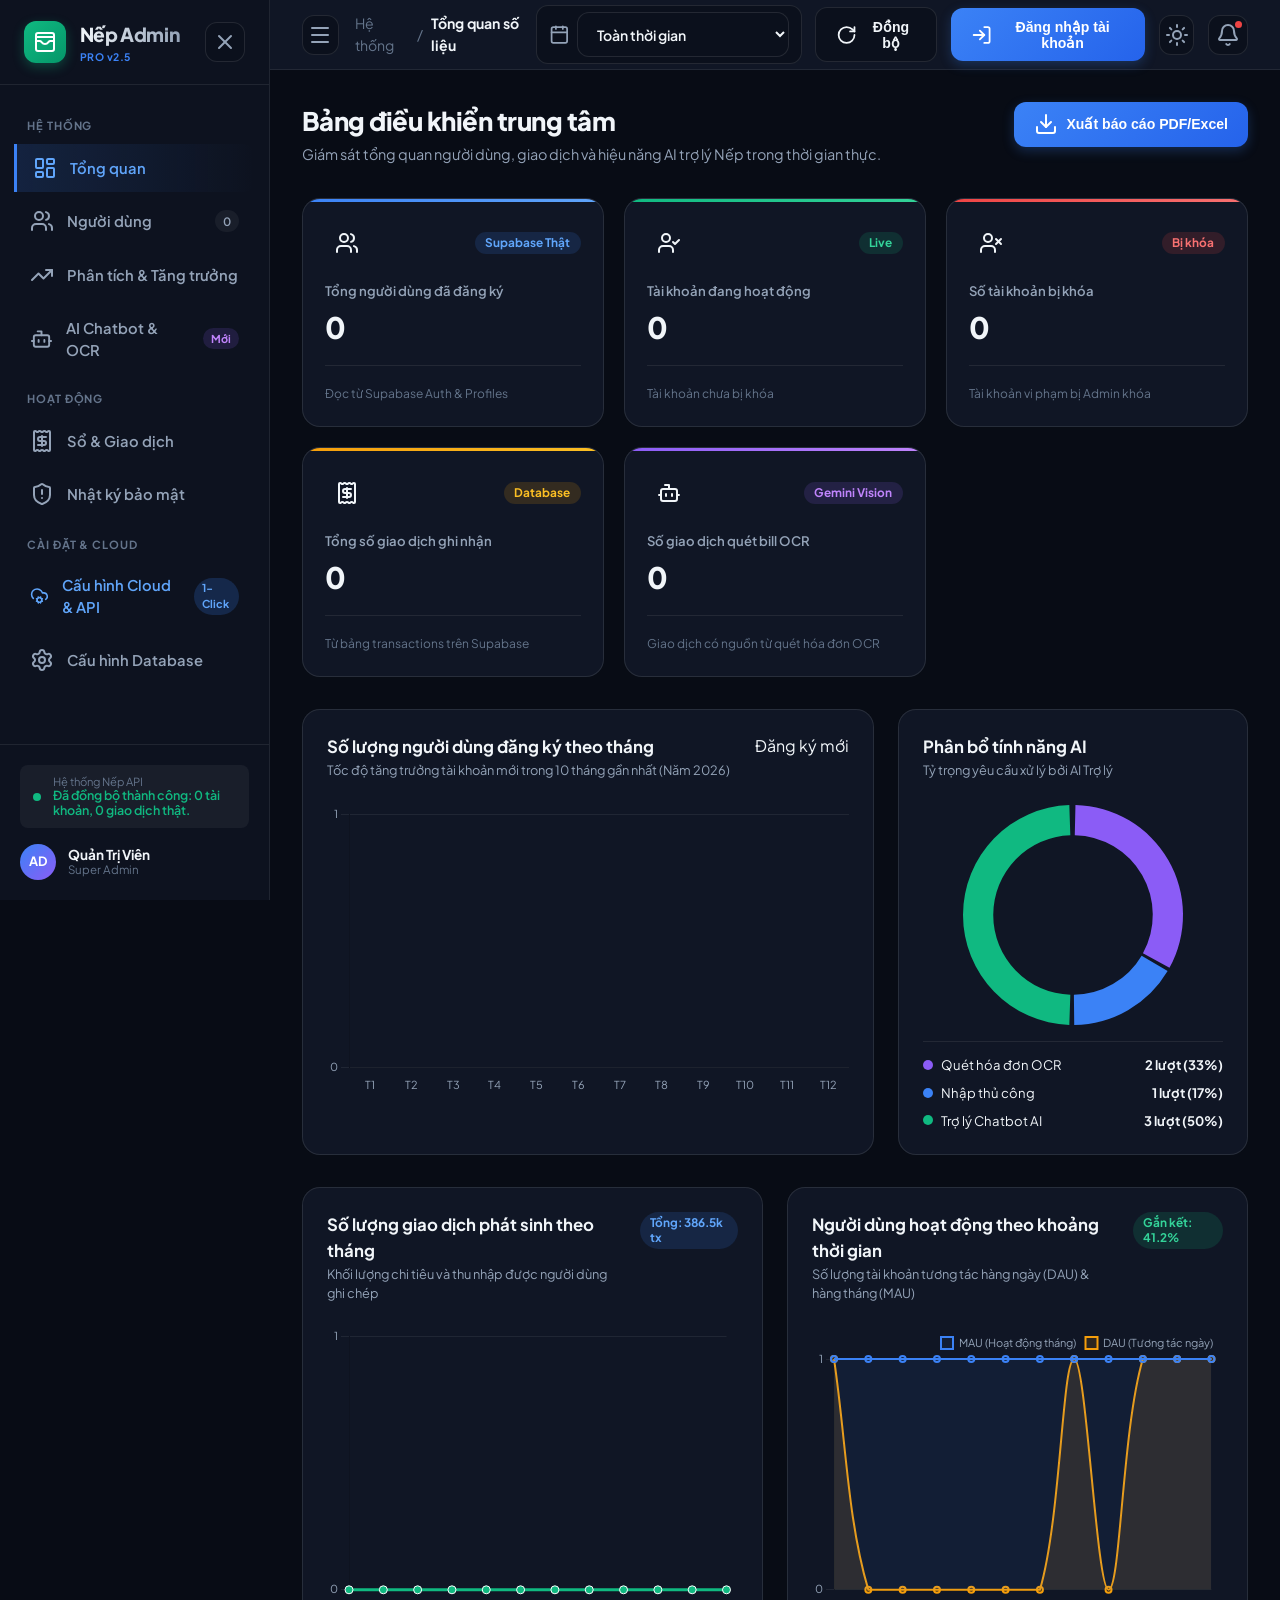
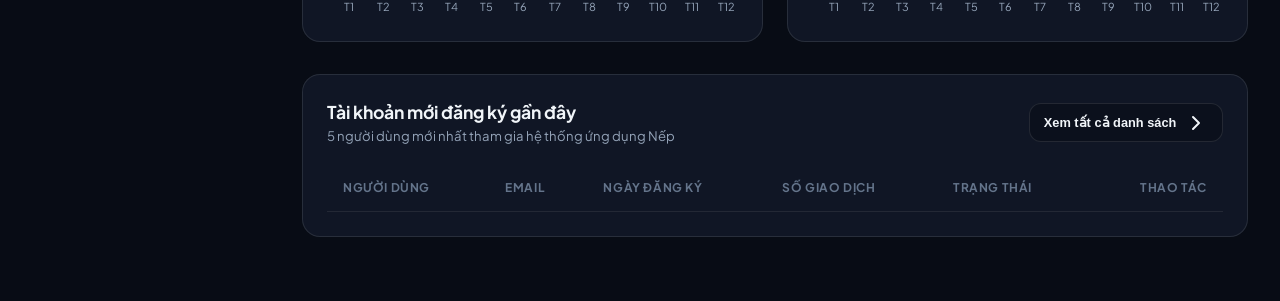
==== commit 0980182c: "Update time" ====
--- a/index.html
+++ b/index.html
@@ -116,10 +116,11 @@
         <div class="date-filter-wrapper">
           <i data-lucide="calendar"></i>
           <select id="timeRangeSelect" class="form-select time-range-select" aria-label="Khoảng thời gian thống kê">
-            <option value="all">Toàn thời gian (Năm 2026)</option>
-            <option value="month" selected>Tháng này (Tháng 10/2026)</option>
-            <option value="quarter">Quý 3/2026</option>
-            <option value="year">Năm 2025 - 2026</option>
+            <option value="all" selected>Toàn thời gian</option>
+            <option value="month">Tháng này</option>
+            <option value="last_month">Tháng trước</option>
+            <option value="quarter">Quý này</option>
+            <option value="year">Năm nay</option>
           </select>
         </div>
 
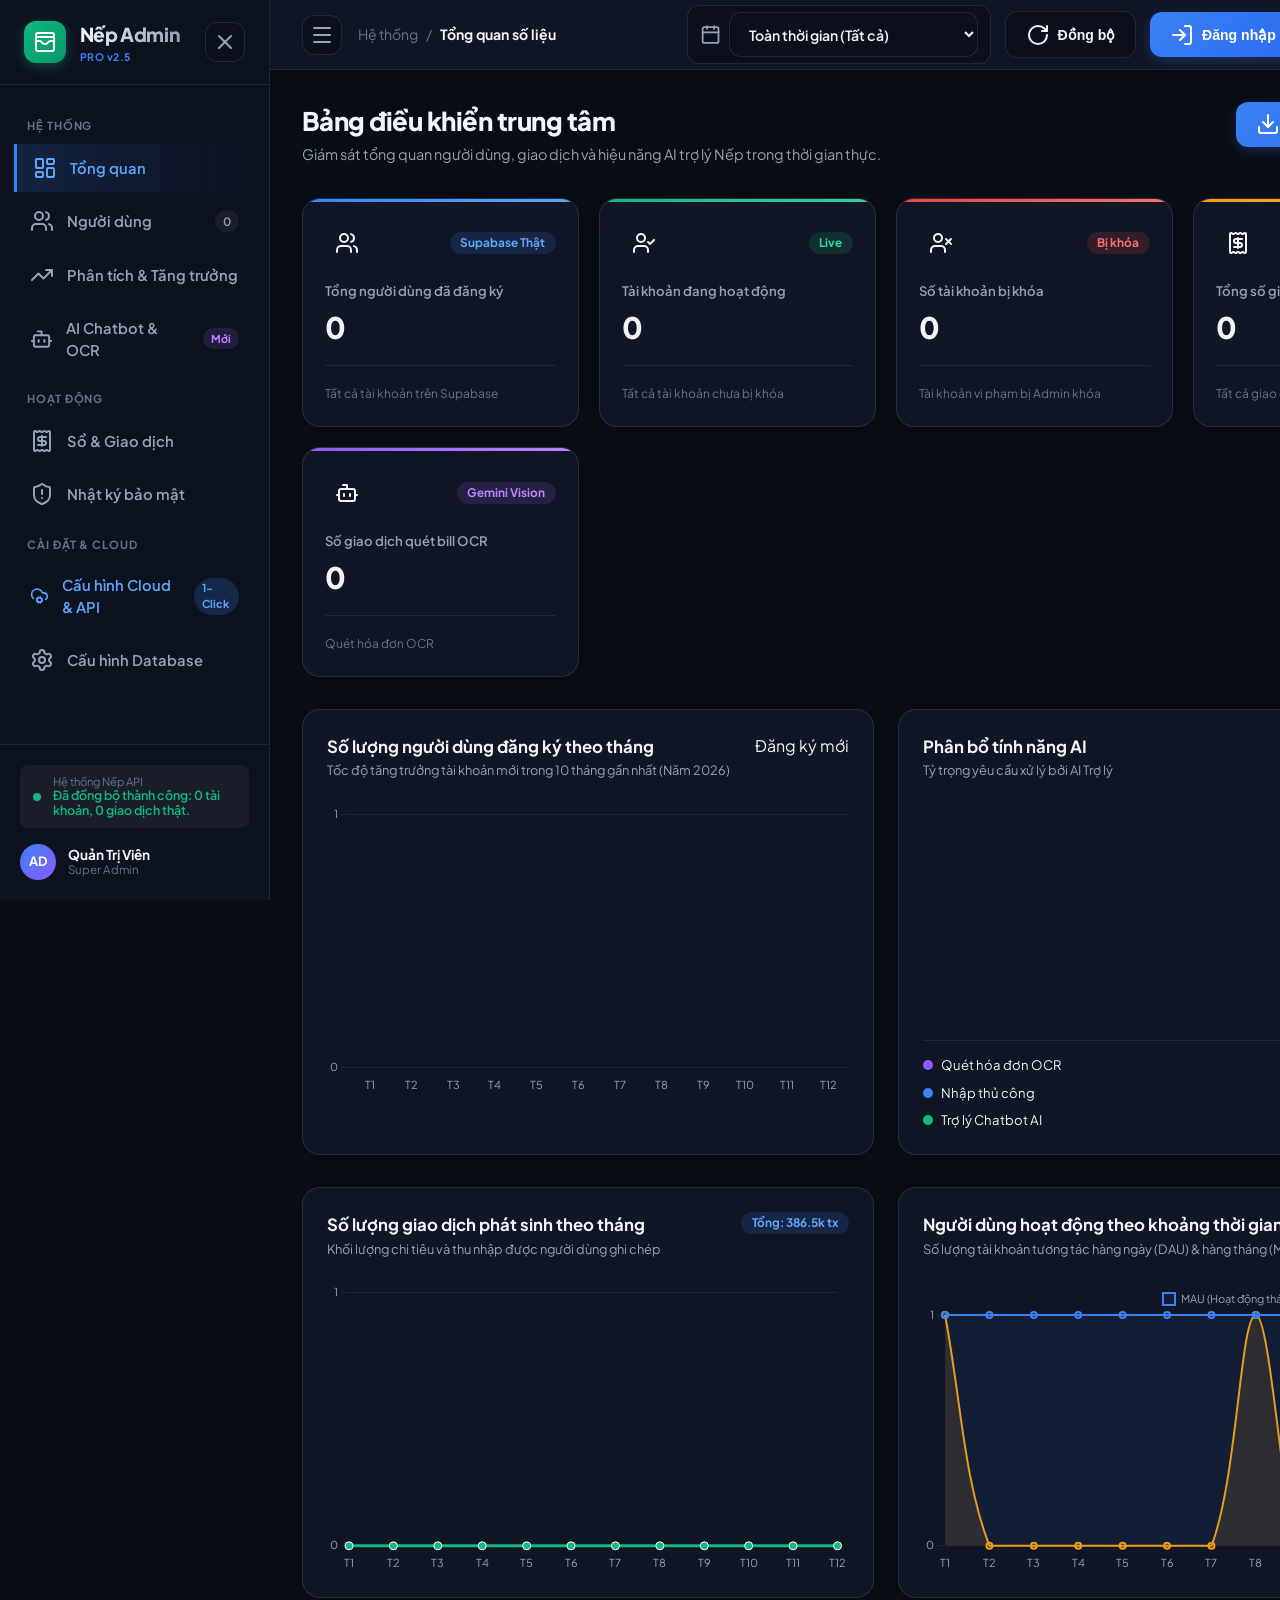
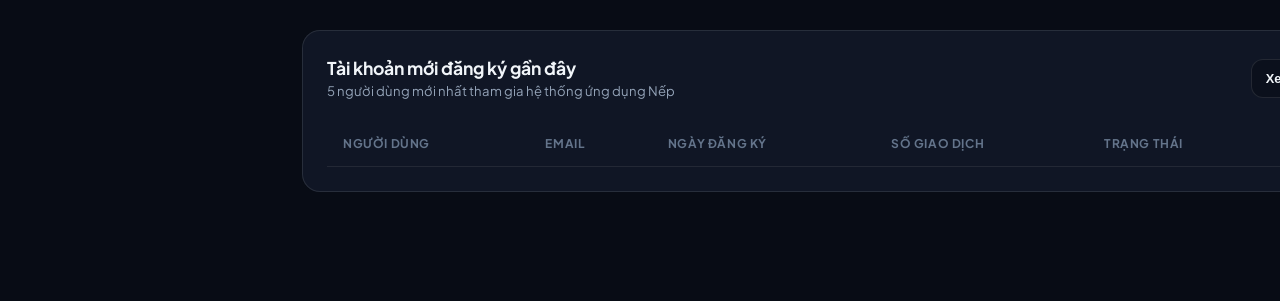
==== commit 711e3e50: "Update time" ====
--- a/index.html
+++ b/index.html
@@ -1082,12 +1082,49 @@
   </div>
 </div>
 
+<!-- ================= MODAL: CHỌN KHOẢNG THỜI GIAN TÙY CHỌN ================= -->
+<div class="modal-overlay" id="dateRangeModal" role="dialog" aria-modal="true">
+  <div class="modal-dialog" style="max-width: 440px;">
+    <div class="modal-header">
+      <div class="modal-title-wrapper">
+        <div class="kpi-icon-box bg-primary-soft text-primary">
+          <i data-lucide="calendar-range"></i>
+        </div>
+        <div>
+          <h3 class="modal-title">Tùy chọn khoảng thời gian</h3>
+          <p class="modal-subtitle">Lọc người dùng và giao dịch trong khoảng ngày bạn chọn.</p>
+        </div>
+      </div>
+      <button class="modal-close-btn" id="closeDateRangeModalBtn">&times;</button>
+    </div>
+
+    <div class="modal-body">
+      <div class="form-group" style="margin-bottom: 1rem;">
+        <label class="form-label" for="customDateFrom">Từ ngày</label>
+        <input type="date" id="customDateFrom" class="form-input">
+      </div>
+      <div class="form-group" style="margin-bottom: 0.5rem;">
+        <label class="form-label" for="customDateTo">Đến ngày</label>
+        <input type="date" id="customDateTo" class="form-input">
+      </div>
+    </div>
+
+    <div class="modal-footer">
+      <button class="btn btn-secondary" id="cancelDateRangeBtn">Đóng</button>
+      <button class="btn btn-primary btn-icon-text" id="applyDateRangeBtn">
+        <i data-lucide="check"></i>
+        <span>Áp dụng lọc</span>
+      </button>
+    </div>
+  </div>
+</div>
+
 <!-- TOAST NOTIFICATION CONTAINER -->
 <div class="toast-container" id="toastContainer"></div>
 
 <!-- CẤU HÌNH TẬP TRUNG TỰ ĐỘNG TỪ LOCAL.PROPERTIES -->
-<script src="runtime-config.js"></script>
+<script src="runtime-config.js?v=2.2"></script>
 <!-- APP JAVASCRIPT -->
-<script src="app.js"></script>
+<script src="app.js?v=2.2"></script>
 </body>
 </html>
